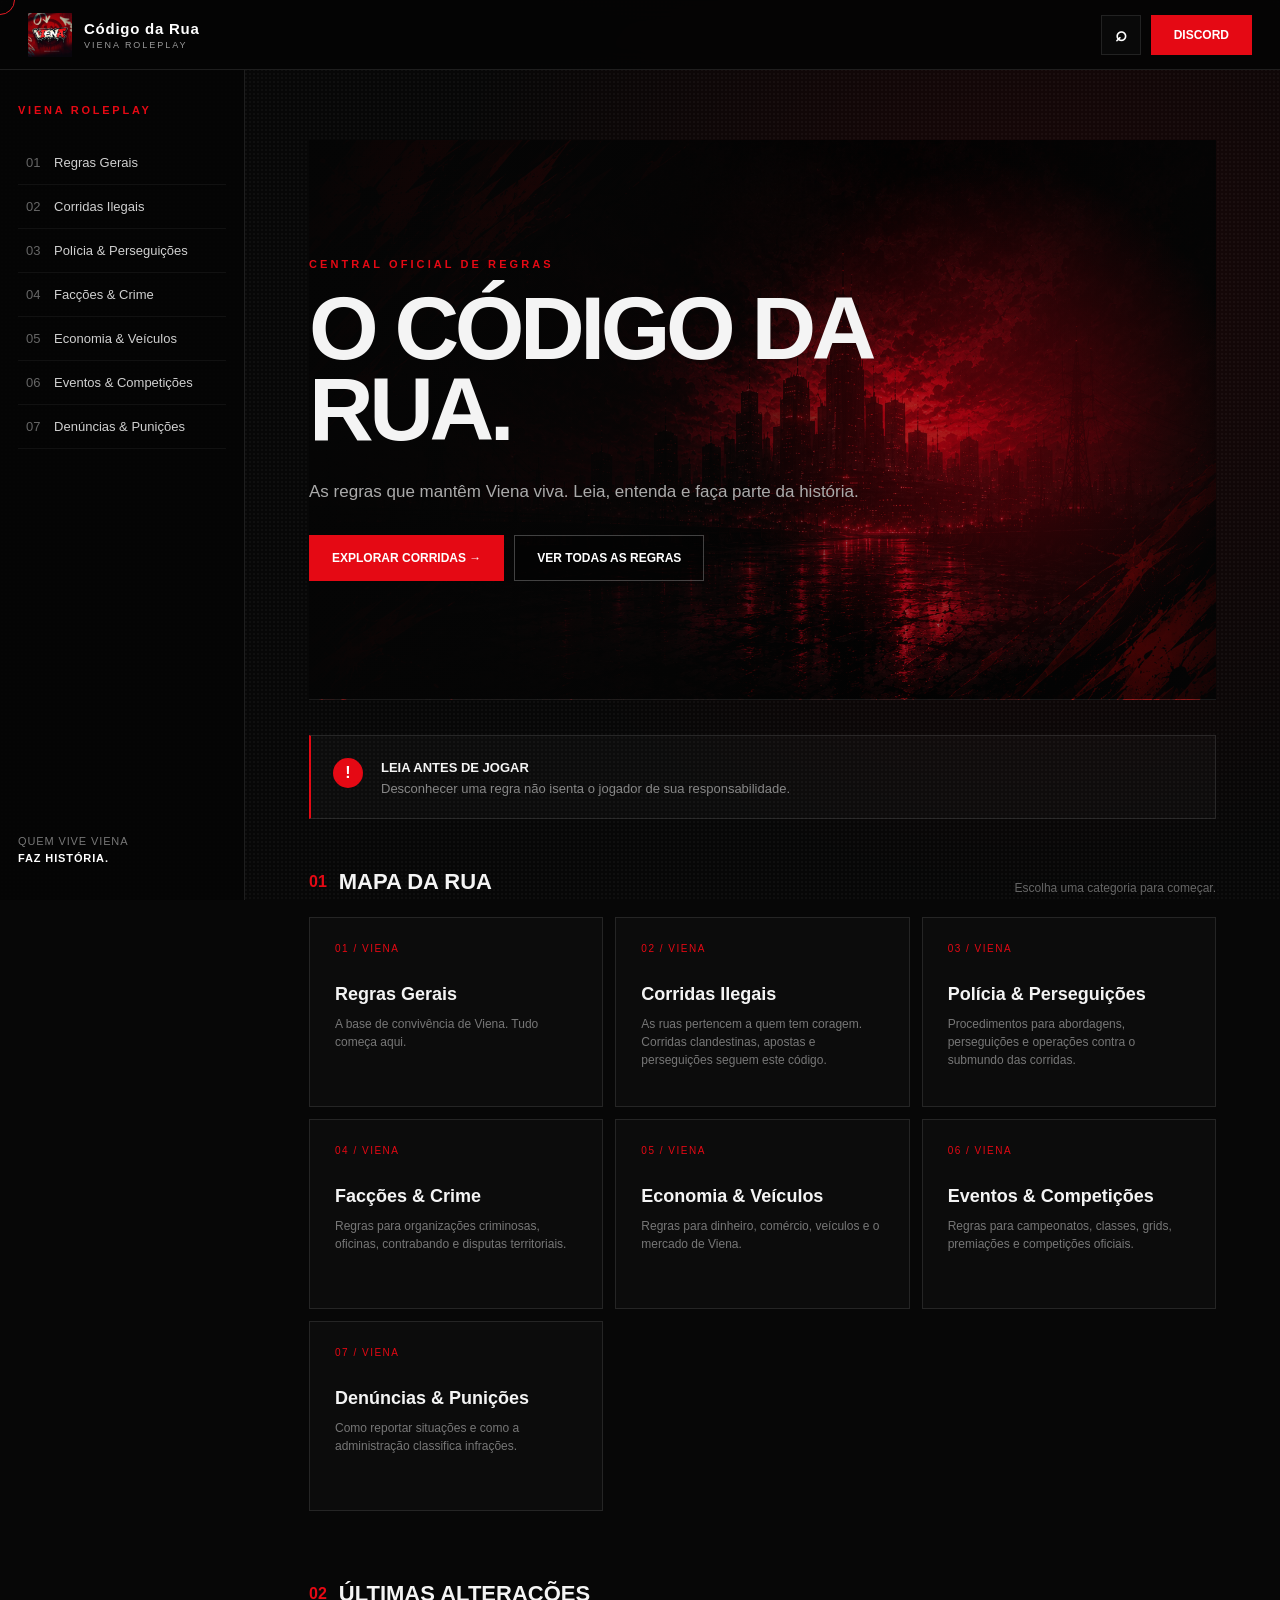
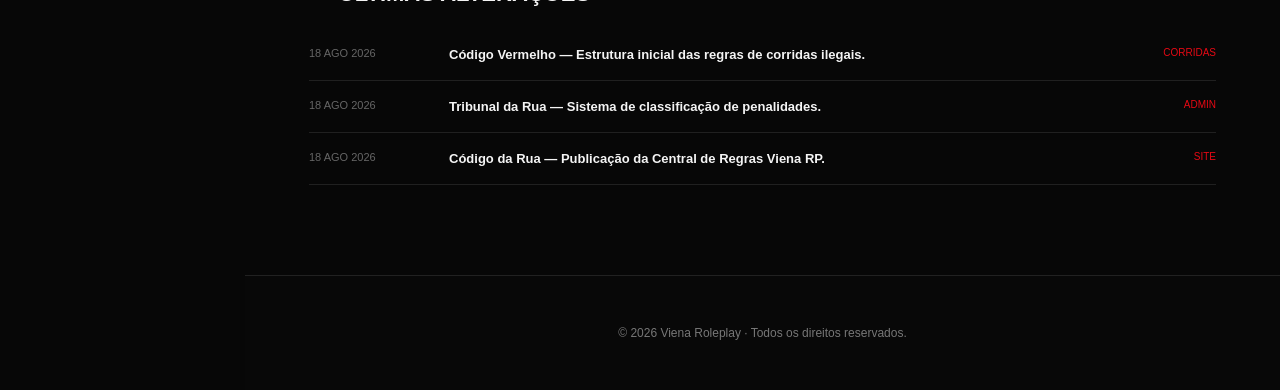
==== index.html @ db5fdc4e "Refactor HTML comments for better organization" ====
<!DOCTYPE html>
<html lang="pt-BR">
<head>
  <meta charset="UTF-8">

  <meta
    name="viewport"
    content="width=device-width, initial-scale=1.0"
  >

  <meta
    name="description"
    content="Central oficial de regras da Viena Roleplay"
  >

  <link
    id="favicon"
    rel="icon"
    href="logo-viena.png"
  >

  <title>Viena RP — Código da Rua</title>

  <link rel="stylesheet" href="style.css">
</head>

<body>

  <!-- CURSOR -->
  <div id="customCursor" class="custom-cursor"></div>

  <!-- TRAÇO DO CURSOR -->
  <div id="cursorTrail"></div>

  <!-- ================= HEADER ================= -->

  <header class="topbar">

    <a
      class="brand"
      href="#inicio"
      data-route="inicio"
    >

      <img
        id="headerLogo"
        src="logo-viena.png"
        alt="Viena Roleplay"
      >

      <div class="brand-text">

        <strong id="brandTitle">
          CÓDIGO DA RUA
        </strong>

        <small id="brandSite">
          VIENA ROLEPLAY
        </small>

      </div>

    </a>

    <div class="top-actions">

      <button
        id="searchOpen"
        class="icon-btn"
        type="button"
        aria-label="Pesquisar"
      >
        ⌕
      </button>

      <a
        id="discordBtn"
        href="#"
        class="discord-btn"
        target="_blank"
        rel="noopener noreferrer"
      >
        DISCORD
      </a>

    </div>

  </header>


  <!-- ================= SIDEBAR ================= -->

  <aside
    class="sidebar"
    id="sidebar"
  >

    <div class="side-label">
      VIENA ROLEPLAY
    </div>

    <nav id="nav"></nav>

    <div class="side-footer">

      QUEM VIVE VIENA<br>

      <strong>
        FAZ HISTÓRIA.
      </strong>

    </div>

  </aside>


  <!-- ================= CONTEÚDO ================= -->

  <main class="content">

    <!-- ================= INÍCIO ================= -->

    <section
      id="inicio"
      class="page active"
    >

      <!-- HERO -->

      <div
        class="hero"
        id="hero"
      >

        <!-- IMAGEM DE FUNDO -->
        <div
          class="hero-background"
          id="heroBackground"
        ></div>

        <!-- GRADIENTE -->
        <div class="hero-gradient"></div>

        <!-- CONTEÚDO -->

        <div class="hero-copy">

          <p
            class="eyebrow"
            id="heroEyebrow"
          ></p>

          <h1 id="heroTitle"></h1>

          <p
            class="hero-text"
            id="heroText"
          ></p>

          <div class="hero-actions">

            <button
              class="primary"
              data-route="corridas"
              type="button"
            >
              EXPLORAR CORRIDAS
              <span>→</span>
            </button>

            <button
              class="ghost"
              data-route="gerais"
              type="button"
            >
              VER TODAS AS REGRAS
            </button>

          </div>

        </div>

      </div>


      <!-- AVISO -->

      <div
        class="notice"
        id="notice"
      >

        <div class="notice-icon">
          !
        </div>

        <div>

          <strong id="noticeTitle"></strong>

          <p id="noticeText"></p>

        </div>

      </div>


      <!-- MAPA -->

      <div class="section-head">

        <div>

          <span>
            01
          </span>

          <h2>
            MAPA DA RUA
          </h2>

        </div>

        <p>
          Escolha uma categoria para começar.
        </p>

      </div>


      <div
        class="category-grid"
        id="homeCategories"
      ></div>


      <!-- ALTERAÇÕES -->

      <div
        class="updates"
        id="updatesWrap"
      >

        <div class="section-head">

          <div>

            <span>
              02
            </span>

            <h2>
              ÚLTIMAS ALTERAÇÕES
            </h2>

          </div>

        </div>

        <div id="updatesList"></div>

      </div>

    </section>


    <!-- ================= CATEGORIA ================= -->

    <section
      id="categoryPage"
      class="page"
    >

      <button
        class="back"
        data-route="inicio"
        type="button"
      >
        ← VOLTAR AO MAPA
      </button>


      <div
        class="category-title"
        id="categoryHero"
      >

        <div class="category-title-content">

          <p
            class="eyebrow"
            id="catCode"
          ></p>

          <h1 id="catTitle"></h1>

          <p id="catDesc"></p>

        </div>

      </div>


      <div class="rule-layout">

        <div
          class="rule-list"
          id="ruleList"
        ></div>

        <aside
          class="rule-toc"
          id="ruleToc"
        ></aside>

      </div>

    </section>


    <!-- ================= PESQUISA ================= -->

    <section
      id="searchPage"
      class="page"
    >

      <button
        class="back"
        data-route="inicio"
        type="button"
      >
        ← VOLTAR
      </button>


      <div class="category-title search-title">

        <p class="eyebrow">
          PESQUISA
        </p>

        <h1>
          ENCONTRE A REGRA.
        </h1>

        <input
          id="searchInput"
          class="big-search"
          placeholder="Digite: RDM, PIT, corrida, aposta..."
          autocomplete="off"
        >

      </div>


      <div
        id="searchResults"
        class="search-results"
      ></div>

    </section>

  </main>


  <!-- ================= RODAPÉ ================= -->

  <footer id="footerText"></footer>


  <!-- ================= PESQUISA OVERLAY ================= -->

  <div
    class="search-overlay"
    id="searchOverlay"
  >

    <div class="search-modal">

      <button
        id="searchClose"
        type="button"
      >
        ×
      </button>

      <p class="eyebrow">
        PESQUISA RÁPIDA
      </p>

      <h2>
        QUAL REGRA VOCÊ PROCURA?
      </h2>

      <input
        id="overlaySearch"
        placeholder="Ex.: VDM, metagaming, PIT..."
        autocomplete="off"
      >

      <div id="overlayResults"></div>

    </div>

  </div>


  <script src="app.js"></script>

</body>
</html>
---- style.css ----
:root {
  --accent: #ff1018;
  --accent2: #ff3038;
  --bg: #070707;
  --panel: #0d0d0d;
  --panel2: #111111;
  --text: #f4f4f4;
  --muted: #8c8c8c;
  --line: rgba(255,255,255,.10);

  --hero-image: none;
}


/* =========================
   RESET
========================= */

* {
  box-sizing: border-box;
  margin: 0;
  padding: 0;
}

html {
  scroll-behavior: smooth;
}

body {
  min-height: 100vh;

  background:
    radial-gradient(
      circle at 80% 15%,
      rgba(255, 0, 20, .08),
      transparent 30%
    ),
    #070707;

  color: var(--text);

  font-family:
    Arial,
    Helvetica,
    sans-serif;

  overflow-x: hidden;

  cursor: none;
}


/* =========================
   CURSOR
========================= */

.custom-cursor {
  position: fixed;

  width: 30px;
  height: 30px;

  border: 1px solid rgba(255, 30, 40, .9);

  border-radius: 50%;

  pointer-events: none;

  z-index: 999999;

  transform:
    translate3d(
      -50%,
      -50%,
      0
    );

  transition:
    width .15s ease,
    height .15s ease,
    border-color .15s ease,
    background .15s ease;

  mix-blend-mode: normal;
}

.cursor-dot {
  position: fixed;

  width: 5px;
  height: 5px;

  background: var(--accent);

  border-radius: 50%;

  pointer-events: none;

  z-index: 1000000;

  transform:
    translate3d(
      -50%,
      -50%,
      0
    );
}

.cursor-hover {
  width: 45px;
  height: 45px;

  background: rgba(255, 0, 20, .08);

  border-color: var(--accent);
}


/* =========================
   FUNDO
========================= */

body::before {
  content: "";

  position: fixed;

  inset: 0;

  pointer-events: none;

  z-index: -2;

  opacity: .18;

  background-image:
    radial-gradient(
      rgba(255,255,255,.20) 1px,
      transparent 1px
    );

  background-size: 4px 4px;
}


/* =========================
   HEADER
========================= */

.topbar {
  position: fixed;

  top: 0;
  left: 0;
  right: 0;

  height: 70px;

  display: flex;

  align-items: center;

  justify-content: space-between;

  padding: 0 28px;

  background:
    rgba(5,5,5,.92);

  border-bottom:
    1px solid var(--line);

  backdrop-filter:
    blur(12px);

  z-index: 500;
}

.brand {
  display: flex;

  align-items: center;

  gap: 12px;

  text-decoration: none;

  color: white;
}

.brand img {
  width: 44px;
  height: 44px;

  object-fit: contain;

  display: block;
}

.brand-text {
  display: flex;

  flex-direction: column;

  gap: 3px;
}

.brand-text strong {
  font-size: 15px;

  letter-spacing: .05em;
}

.brand-text small {
  font-size: 9px;

  letter-spacing: .22em;

  color: #999;
}

.top-actions {
  display: flex;

  gap: 10px;

  align-items: center;
}

.icon-btn,
.discord-btn {
  height: 40px;

  border: 1px solid var(--line);

  background: #090909;

  color: white;

  text-decoration: none;

  display: flex;

  align-items: center;

  justify-content: center;

  font-weight: bold;
}

.icon-btn {
  width: 40px;

  font-size: 20px;
}

.discord-btn {
  padding: 0 22px;

  background: var(--accent);

  border-color: var(--accent);

  font-size: 12px;
}

.icon-btn:hover {
  border-color: var(--accent);
}

.discord-btn:hover {
  background: #ff3038;
}


/* =========================
   SIDEBAR
========================= */

.sidebar {
  position: fixed;

  left: 0;
  top: 70px;
  bottom: 0;

  width: 245px;

  background:
    rgba(5,5,5,.88);

  border-right:
    1px solid var(--line);

  z-index: 400;

  padding: 34px 18px;

  display: flex;

  flex-direction: column;
}

.side-label {
  color: var(--accent);

  font-size: 11px;

  font-weight: bold;

  letter-spacing: .25em;

  margin-bottom: 25px;
}

.sidebar nav {
  display: flex;

  flex-direction: column;
}

.sidebar nav button {
  width: 100%;

  text-align: left;

  padding: 14px 8px;

  border: 0;

  border-bottom:
    1px solid rgba(255,255,255,.05);

  background: transparent;

  color: #d0d0d0;

  font-size: 13px;

  cursor: none;
}

.sidebar nav button span {
  color: #666;

  margin-right: 10px;
}

.sidebar nav button:hover,
.sidebar nav button.active {
  color: white;
}

.sidebar nav button.active span {
  color: var(--accent);
}

.side-footer {
  margin-top: auto;

  color: #777;

  font-size: 11px;

  line-height: 1.5;

  letter-spacing: .08em;
}

.side-footer strong {
  color: white;
}


/* =========================
   CONTENT
========================= */

.content {
  margin-left: 245px;

  padding-top: 70px;

  min-height: 100vh;
}

.page {
  display: none;

  min-height: calc(100vh - 70px);

  padding: 70px 5vw 90px;
}

.page.active {
  display: block;
}


/* =========================
   HERO
========================= */

.hero {
  position: relative;

  min-height: 560px;

  display: flex;

  align-items: center;

  overflow: hidden;

  border-bottom:
    1px solid var(--line);

  background-color: #080808;

  background-image:
    linear-gradient(
      90deg,
      rgba(5,5,5,.98) 0%,
      rgba(5,5,5,.88) 35%,
      rgba(5,5,5,.40) 65%,
      rgba(5,5,5,.82) 100%
    ),
    var(--hero-image);

  background-position: center;

  background-size: cover;

  background-repeat: no-repeat;
}

.hero::after {
  content: "";

  position: absolute;

  inset: 0;

  background:
    radial-gradient(
      circle at 75% 50%,
      rgba(255,0,20,.30),
      transparent 35%
    );

  pointer-events: none;
}

.hero-copy {
  position: relative;

  z-index: 3;

  max-width: 760px;
}

.eyebrow {
  color: var(--accent);

  font-size: 11px;

  font-weight: bold;

  letter-spacing: .28em;

  margin-bottom: 18px;
}

.hero h1 {
  font-size:
    clamp(
      55px,
      7vw,
      110px
    );

  line-height: .9;

  letter-spacing: -.05em;

  font-weight: 900;

  max-width: 900px;
}

.hero-text {
  margin-top: 28px;

  max-width: 700px;

  color: #aaa;

  font-size: 17px;

  line-height: 1.6;
}

.hero-actions {
  display: flex;

  gap: 10px;

  margin-top: 30px;
}

.primary,
.ghost {
  padding: 15px 22px;

  font-weight: bold;

  font-size: 12px;

  cursor: none;
}

.primary {
  background: var(--accent);

  color: white;

  border: 1px solid var(--accent);
}

.ghost {
  background: rgba(0,0,0,.35);

  border: 1px solid rgba(255,255,255,.25);

  color: white;
}

.primary:hover {
  background: #ff3038;
}

.ghost:hover {
  border-color: var(--accent);
}


/* =========================
   NOTICE
========================= */

.notice {
  margin: 35px 0;

  padding: 22px;

  display: flex;

  gap: 18px;

  border:
    1px solid var(--line);

  border-left:
    2px solid var(--accent);

  background:
    rgba(255,255,255,.025);
}

.notice-icon {
  width: 30px;
  height: 30px;

  flex-shrink: 0;

  border-radius: 50%;

  display: flex;

  align-items: center;
  justify-content: center;

  background: var(--accent);

  color: white;

  font-weight: bold;
}

.notice strong {
  font-size: 13px;
}

.notice p {
  color: #888;

  margin-top: 5px;

  font-size: 13px;
}


/* =========================
   SECTION
========================= */

.section-head {
  display: flex;

  align-items: end;

  justify-content: space-between;

  margin: 50px 0 22px;
}

.section-head > div {
  display: flex;

  align-items: center;

  gap: 12px;
}

.section-head span {
  color: var(--accent);

  font-weight: bold;
}

.section-head h2 {
  font-size: 22px;
}

.section-head p {
  color: #666;

  font-size: 12px;
}


/* =========================
   CATEGORIES
========================= */

.category-grid {
  display: grid;

  grid-template-columns:
    repeat(
      auto-fit,
      minmax(260px, 1fr)
    );

  gap: 12px;
}

.cat-card {
  position: relative;

  min-height: 190px;

  padding: 25px;

  border:
    1px solid var(--line);

  background:
    rgba(255,255,255,.025);

  cursor: none;

  overflow: hidden;
}

.cat-card:hover {
  border-color:
    rgba(255,20,30,.5);

  transform:
    translateY(-2px);
}

.cat-card .num {
  color: var(--accent);

  font-size: 10px;

  letter-spacing: .15em;

  margin-bottom: 30px;
}

.cat-card h3 {
  font-size: 18px;

  margin-bottom: 10px;
}

.cat-card p {
  color: #777;

  font-size: 12px;

  line-height: 1.5;
}

.card-image {
  position: absolute;

  inset: 0;

  width: 100%;
  height: 100%;

  object-fit: cover;

  opacity: .18;

  z-index: -1;
}


/* =========================
   UPDATES
========================= */

.updates {
  margin-top: 70px;
}

.update {
  display: grid;

  grid-template-columns:
    120px 1fr auto;

  gap: 20px;

  padding: 18px 0;

  border-bottom:
    1px solid var(--line);
}

.update time {
  color: #666;

  font-size: 11px;
}

.update strong {
  font-size: 13px;
}

.update span {
  color: var(--accent);

  font-size: 10px;
}


/* =========================
   CATEGORY PAGE
========================= */

.back {
  padding: 12px 16px;

  margin-bottom: 50px;

  background: transparent;

  color: white;

  border:
    1px solid var(--line);

  cursor: none;
}

.back:hover {
  border-color: var(--accent);
}

.category-title {
  position: relative;

  min-height: 360px;

  margin-bottom: 50px;

  padding: 50px 0;

  display: flex;

  align-items: center;

  overflow: hidden;

  background:
    linear-gradient(
      90deg,
      rgba(5,5,5,.95),
      rgba(5,5,5,.65),
      rgba(5,5,5,.92)
    );

  border-bottom:
    1px solid var(--line);
}

.category-title::before {
  content: "";

  position: absolute;

  inset: 0;

  background-image:
    var(--category-image);

  background-size: cover;

  background-position: center;

  opacity: .45;

  z-index: 0;
}

.category-title::after {
  content: "";

  position: absolute;

  inset: 0;

  background:
    linear-gradient(
      90deg,
      #070707 0%,
      rgba(7,7,7,.70) 50%,
      #070707 100%
    );

  z-index: 1;
}

.category-title-content {
  position: relative;

  z-index: 2;
}

.category-title h1 {
  font-size:
    clamp(
      50px,
      7vw,
      90px
    );

  line-height: .95;

  margin-bottom: 25px;
}

.category-title > div > p:last-child {
  color: #999;

  max-width: 850px;

  line-height: 1.6;
}


/* =========================
   RULES
========================= */

.rule-layout {
  display: grid;

  grid-template-columns:
    minmax(0, 1fr) 280px;

  gap: 35px;
}

.rule {
  padding: 25px 0;

  border-bottom:
    1px solid var(--line);
}

.rule-top {
  display: grid;

  grid-template-columns: 90px 1fr;

  gap: 20px;
}

.rule-num {
  color: var(--accent);

  font-weight: bold;

  font-size: 13px;
}

.rule h3 {
  font-size: 18px;

  margin-bottom: 12px;
}

.rule p {
  color: #999;

  font-size: 13px;

  line-height: 1.7;
}

.tag {
  display: inline-block;

  margin-top: 12px;

  padding: 4px 8px;

  border:
    1px solid rgba(255,0,20,.35);

  color: var(--accent);

  font-size: 9px;
}

.rule-image {
  display: block;

  max-width: 100%;

  max-height: 500px;

  margin-top: 20px;

  object-fit: contain;

  border:
    1px solid var(--line);
}

.rule-toc {
  position: sticky;

  top: 100px;

  align-self: start;

  padding: 25px;

  background:
    rgba(255,255,255,.025);

  border:
    1px solid var(--line);
}

.rule-toc strong {
  color: var(--accent);

  font-size: 10px;

  letter-spacing: .2em;
}

.rule-toc button {
  display: block;

  width: 100%;

  text-align: left;

  padding: 12px 0;

  border: 0;

  border-bottom:
    1px solid var(--line);

  background: transparent;

  color: #888;

  font-size: 11px;

  cursor: none;
}

.rule-toc button:hover {
  color: white;
}


/* =========================
   SEARCH
========================= */

.search-title {
  display: block;

  min-height: auto;

  padding: 50px 0;
}

.search-title h1 {
  margin-bottom: 30px;
}

.big-search {
  width: 100%;

  max-width: 800px;

  padding: 18px;

  background: #0c0c0c;

  border:
    1px solid var(--line);

  color: white;

  outline: none;

  font-size: 15px;

  cursor: none;
}

.big-search:focus {
  border-color: var(--accent);
}

.search-results {
  max-width: 900px;
}

.result {
  padding: 20px 0;

  border-bottom:
    1px solid var(--line);

  cursor: none;
}

.result small {
  color: var(--accent);

  font-size: 10px;
}

.result h3 {
  margin: 8px 0;
}

.result p {
  color: #888;

  font-size: 12px;
}


/* =========================
   OVERLAY
========================= */

.search-overlay {
  position: fixed;

  inset: 0;

  background:
    rgba(0,0,0,.85);

  backdrop-filter:
    blur(12px);

  display: none;

  align-items: center;
  justify-content: center;

  z-index: 900;
}

.search-overlay.open {
  display: flex;
}

.search-modal {
  position: relative;

  width: min(700px, 90vw);

  padding: 40px;

  background: #0c0c0c;

  border:
    1px solid var(--line);
}

.search-close {
  position: absolute;

  right: 20px;
  top: 15px;

  border: 0;

  background: transparent;

  color: white;

  font-size: 30px;

  cursor: none;
}

.search-modal h2 {
  margin-bottom: 25px;
}

.search-modal input {
  width: 100%;

  padding: 18px;

  background: #050505;

  border:
    1px solid var(--line);

  color: white;

  outline: none;
}

#overlayResults {
  margin-top: 20px;
}


/* =========================
   FOOTER
========================= */

footer {
  margin-left: 245px;

  padding: 50px;

  text-align: center;

  border-top:
    1px solid var(--line);

  color: #777;

  font-size: 12px;

  background:
    #080808;
}


/* =========================
   RESPONSIVO
========================= */

@media (max-width: 900px) {

  .sidebar {
    width: 220px;
  }

  .content {
    margin-left: 220px;
  }

  footer {
    margin-left: 220px;
  }

  .rule-layout {
    grid-template-columns: 1fr;
  }

  .rule-toc {
    position: static;
  }

}


@media (max-width: 700px) {

  body {
    cursor: auto;
  }

  .custom-cursor,
  .cursor-dot {
    display: none;
  }

  .topbar {
    padding: 0 15px;
  }

  .sidebar {
    transform: translateX(-100%);

    transition:
      transform .25s ease;

    width: 250px;
  }

  .sidebar.open {
    transform: translateX(0);
  }

  .content {
    margin-left: 0;
  }

  footer {
    margin-left: 0;
  }

  .page {
    padding: 45px 20px 70px;
  }

  .hero {
    min-height: 650px;
  }

  .hero h1 {
    font-size: 55px;
  }

  .hero-actions {
    flex-direction: column;

    align-items: flex-start;
  }

  .category-grid {
    grid-template-columns: 1fr;
  }

  .rule-top {
    grid-template-columns: 1fr;
  }

  .update {
    grid-template-columns: 1fr;
    gap: 5px;
  }

}
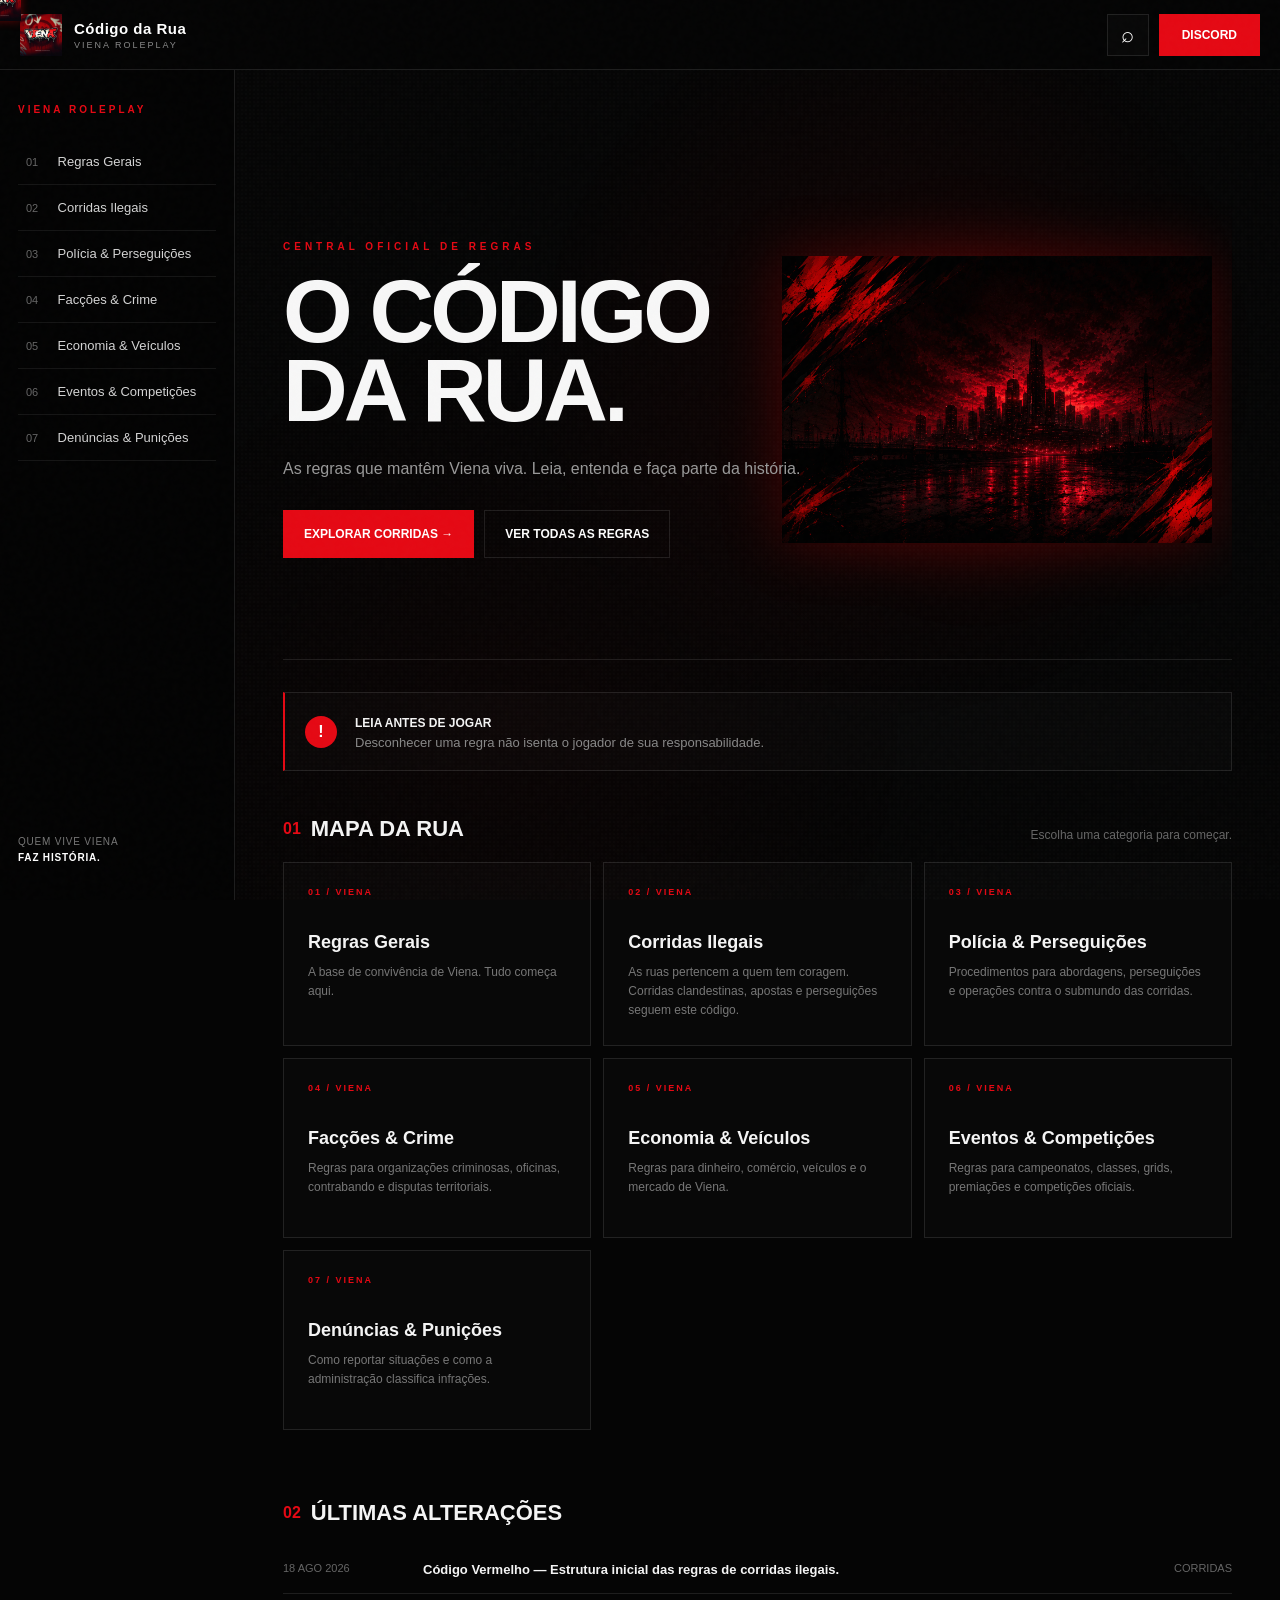
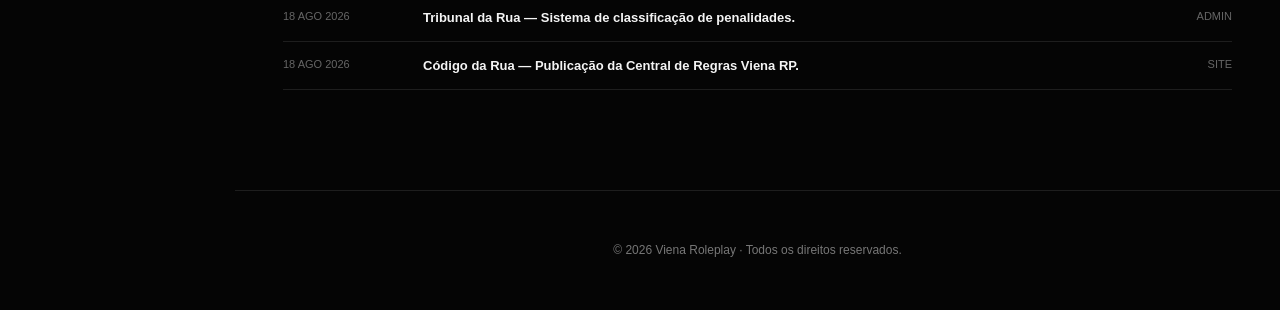
==== commit 24189b6f: "Refactor HTML structure and improve formatting" ====
--- a/index.html
+++ b/index.html
@@ -1,5 +1,6 @@
 <!DOCTYPE html>
 <html lang="pt-BR">
+
 <head>
   <meta charset="UTF-8">
 
@@ -21,20 +22,44 @@
 
   <title>Viena RP — Código da Rua</title>
 
-  <link rel="stylesheet" href="style.css">
+  <link
+    rel="stylesheet"
+    href="style.css"
+  >
 </head>
 
 <body>
 
+  <!-- RUÍDO DE FUNDO -->
+  <div class="noise"></div>
+
   <!-- CURSOR -->
-  <div id="customCursor" class="custom-cursor"></div>
-
-  <!-- TRAÇO DO CURSOR -->
-  <div id="cursorTrail"></div>
-
-  <!-- ================= HEADER ================= -->
+  <div
+    class="custom-cursor"
+    id="customCursor"
+  ></div>
+
+  <div
+    class="cursor-dot"
+    id="cursorDot"
+  ></div>
+
+
+  <!-- =====================================================
+       TOPO
+       ===================================================== -->
 
   <header class="topbar">
+
+    <button
+      class="mobile-menu"
+      id="mobileMenu"
+      type="button"
+      aria-label="Abrir menu"
+    >
+      ☰
+    </button>
+
 
     <a
       class="brand"
@@ -48,7 +73,7 @@
         alt="Viena Roleplay"
       >
 
-      <div class="brand-text">
+      <div>
 
         <strong id="brandTitle">
           CÓDIGO DA RUA
@@ -61,6 +86,7 @@
       </div>
 
     </a>
+
 
     <div class="top-actions">
 
@@ -88,7 +114,9 @@
   </header>
 
 
-  <!-- ================= SIDEBAR ================= -->
+  <!-- =====================================================
+       MENU LATERAL
+       ===================================================== -->
 
   <aside
     class="sidebar"
@@ -103,7 +131,9 @@
 
     <div class="side-footer">
 
-      QUEM VIVE VIENA<br>
+      QUEM VIVE VIENA
+
+      <br>
 
       <strong>
         FAZ HISTÓRIA.
@@ -114,34 +144,23 @@
   </aside>
 
 
-  <!-- ================= CONTEÚDO ================= -->
+  <!-- =====================================================
+       CONTEÚDO
+       ===================================================== -->
 
   <main class="content">
 
-    <!-- ================= INÍCIO ================= -->
+
+    <!-- ===================================================
+         INÍCIO
+         =================================================== -->
 
     <section
       id="inicio"
       class="page active"
     >
 
-      <!-- HERO -->
-
-      <div
-        class="hero"
-        id="hero"
-      >
-
-        <!-- IMAGEM DE FUNDO -->
-        <div
-          class="hero-background"
-          id="heroBackground"
-        ></div>
-
-        <!-- GRADIENTE -->
-        <div class="hero-gradient"></div>
-
-        <!-- CONTEÚDO -->
+      <div class="hero">
 
         <div class="hero-copy">
 
@@ -156,6 +175,7 @@
             class="hero-text"
             id="heroText"
           ></p>
+
 
           <div class="hero-actions">
 
@@ -168,6 +188,7 @@
               <span>→</span>
             </button>
 
+
             <button
               class="ghost"
               data-route="gerais"
@@ -180,6 +201,21 @@
 
         </div>
 
+
+        <!-- IMAGEM CONFIGURADA NO ADMIN -->
+
+        <div
+          class="hero-art"
+          id="heroArt"
+        >
+
+          <img
+            id="heroImage"
+            alt=""
+          >
+
+        </div>
+
       </div>
 
 
@@ -196,16 +232,20 @@
 
         <div>
 
-          <strong id="noticeTitle"></strong>
-
-          <p id="noticeText"></p>
-
-        </div>
-
-      </div>
-
-
-      <!-- MAPA -->
+          <strong
+            id="noticeTitle"
+          ></strong>
+
+          <p
+            id="noticeText"
+          ></p>
+
+        </div>
+
+      </div>
+
+
+      <!-- CATEGORIAS -->
 
       <div class="section-head">
 
@@ -234,7 +274,7 @@
       ></div>
 
 
-      <!-- ALTERAÇÕES -->
+      <!-- ATUALIZAÇÕES -->
 
       <div
         class="updates"
@@ -264,7 +304,9 @@
     </section>
 
 
-    <!-- ================= CATEGORIA ================= -->
+    <!-- ===================================================
+         CATEGORIA
+         =================================================== -->
 
     <section
       id="categoryPage"
@@ -292,9 +334,13 @@
             id="catCode"
           ></p>
 
-          <h1 id="catTitle"></h1>
-
-          <p id="catDesc"></p>
+          <h1
+            id="catTitle"
+          ></h1>
+
+          <p
+            id="catDesc"
+          ></p>
 
         </div>
 
@@ -308,6 +354,7 @@
           id="ruleList"
         ></div>
 
+
         <aside
           class="rule-toc"
           id="ruleToc"
@@ -318,7 +365,9 @@
     </section>
 
 
-    <!-- ================= PESQUISA ================= -->
+    <!-- ===================================================
+         PESQUISA
+         =================================================== -->
 
     <section
       id="searchPage"
@@ -334,7 +383,9 @@
       </button>
 
 
-      <div class="category-title search-title">
+      <div
+        class="category-title search-title"
+      >
 
         <p class="eyebrow">
           PESQUISA
@@ -343,6 +394,7 @@
         <h1>
           ENCONTRE A REGRA.
         </h1>
+
 
         <input
           id="searchInput"
@@ -364,12 +416,16 @@
   </main>
 
 
-  <!-- ================= RODAPÉ ================= -->
+  <!-- =====================================================
+       FOOTER
+       ===================================================== -->
 
   <footer id="footerText"></footer>
 
 
-  <!-- ================= PESQUISA OVERLAY ================= -->
+  <!-- =====================================================
+       PESQUISA OVERLAY
+       ===================================================== -->
 
   <div
     class="search-overlay"
@@ -392,6 +448,7 @@
       <h2>
         QUAL REGRA VOCÊ PROCURA?
       </h2>
+
 
       <input
         id="overlaySearch"
@@ -399,14 +456,20 @@
         autocomplete="off"
       >
 
-      <div id="overlayResults"></div>
+
+      <div
+        id="overlayResults"
+      ></div>
 
     </div>
 
   </div>
 
 
+  <!-- JAVASCRIPT -->
+
   <script src="app.js"></script>
 
 </body>
+
 </html>
--- a/style.css
+++ b/style.css
@@ -1,20 +1,29 @@
+/* =========================================================
+   VIENA ROLEPLAY — CÓDIGO DA RUA
+   STYLE COMPLETO
+   ========================================================= */
+
 :root {
-  --accent: #ff1018;
-  --accent2: #ff3038;
-  --bg: #070707;
-  --panel: #0d0d0d;
-  --panel2: #111111;
+  --accent: #ff0b12;
+  --accent2: #ff3b3b;
+
+  --bg: #050505;
+  --panel: #090909;
+  --panel2: #0d0d0d;
+
   --text: #f4f4f4;
-  --muted: #8c8c8c;
+  --muted: #8d8d8d;
   --line: rgba(255,255,255,.10);
 
-  --hero-image: none;
-}
-
-
-/* =========================
+  --sidebar-width: 235px;
+  --topbar-height: 70px;
+
+  --cursor-image: url("logo-viena.png");
+}
+
+/* =========================================================
    RESET
-========================= */
+   ========================================================= */
 
 * {
   box-sizing: border-box;
@@ -28,15 +37,7 @@
 
 body {
   min-height: 100vh;
-
-  background:
-    radial-gradient(
-      circle at 80% 15%,
-      rgba(255, 0, 20, .08),
-      transparent 30%
-    ),
-    #070707;
-
+  background: var(--bg);
   color: var(--text);
 
   font-family:
@@ -49,103 +50,182 @@
   cursor: none;
 }
 
-
-/* =========================
+button,
+a,
+input,
+textarea,
+select {
+  font: inherit;
+  cursor: none;
+}
+
+/* =========================================================
+   FUNDO
+   ========================================================= */
+
+body::before {
+  content: "";
+  position: fixed;
+  inset: 0;
+
+  pointer-events: none;
+
+  background-image:
+    radial-gradient(
+      rgba(255,255,255,.045) 1px,
+      transparent 1px
+    );
+
+  background-size: 4px 4px;
+
+  opacity: .35;
+
+  z-index: -3;
+}
+
+body::after {
+  content: "";
+
+  position: fixed;
+  inset: 0;
+
+  pointer-events: none;
+
+  background:
+    radial-gradient(
+      circle at 70% 40%,
+      rgba(255,0,0,.055),
+      transparent 35%
+    ),
+    radial-gradient(
+      circle at 40% 80%,
+      rgba(255,0,0,.025),
+      transparent 40%
+    );
+
+  z-index: -2;
+}
+
+/* =========================================================
+   NOISE
+   ========================================================= */
+
+.noise {
+  position: fixed;
+  inset: 0;
+
+  pointer-events: none;
+
+  opacity: .035;
+
+  background-image:
+    url("data:image/svg+xml,%3Csvg viewBox='0 0 180 180' xmlns='http://www.w3.org/2000/svg'%3E%3Cfilter id='n'%3E%3CfeTurbulence type='fractalNoise' baseFrequency='.8' numOctaves='4' stitchTiles='stitch'/%3E%3C/filter%3E%3Crect width='100%25' height='100%25' filter='url(%23n)' opacity='.5'/%3E%3C/svg%3E");
+
+  z-index: 9990;
+}
+
+/* =========================================================
    CURSOR
-========================= */
+   ========================================================= */
+
+/*
+   IMPORTANTE:
+   O cursor agora é a imagem inteira.
+   O ponto antigo fica escondido.
+*/
+
+body,
+body * {
+  cursor: none !important;
+}
 
 .custom-cursor {
   position: fixed;
 
-  width: 30px;
-  height: 30px;
-
-  border: 1px solid rgba(255, 30, 40, .9);
+  width: 42px;
+  height: 42px;
+
+  left: 0;
+  top: 0;
+
+  background-image: var(--cursor-image);
+  background-repeat: no-repeat;
+  background-position: center;
+  background-size: contain;
+
+  pointer-events: none;
+
+  z-index: 100000;
+
+  transform:
+    translate(-50%, -50%);
+
+  filter:
+    drop-shadow(0 0 5px rgba(255,0,0,.35));
+
+  opacity: 1;
+
+  transition:
+    width .12s ease,
+    height .12s ease,
+    opacity .15s ease;
+}
+
+/*
+   ESCONDE O PONTO ANTIGO.
+*/
+
+.cursor-dot {
+  display: none !important;
+}
+
+/*
+   RASTRO
+*/
+
+.cursor-trail {
+  position: fixed;
+
+  width: 10px;
+  height: 10px;
 
   border-radius: 50%;
 
+  background: var(--accent);
+
   pointer-events: none;
 
-  z-index: 999999;
+  z-index: 99999;
 
   transform:
-    translate3d(
-      -50%,
-      -50%,
-      0
-    );
-
-  transition:
-    width .15s ease,
-    height .15s ease,
-    border-color .15s ease,
-    background .15s ease;
-
-  mix-blend-mode: normal;
-}
-
-.cursor-dot {
-  position: fixed;
-
-  width: 5px;
-  height: 5px;
-
-  background: var(--accent);
-
-  border-radius: 50%;
-
-  pointer-events: none;
-
-  z-index: 1000000;
-
-  transform:
-    translate3d(
-      -50%,
-      -50%,
-      0
-    );
-}
-
-.cursor-hover {
-  width: 45px;
-  height: 45px;
-
-  background: rgba(255, 0, 20, .08);
-
-  border-color: var(--accent);
-}
-
-
-/* =========================
-   FUNDO
-========================= */
-
-body::before {
-  content: "";
-
-  position: fixed;
-
-  inset: 0;
-
-  pointer-events: none;
-
-  z-index: -2;
-
-  opacity: .18;
-
-  background-image:
-    radial-gradient(
-      rgba(255,255,255,.20) 1px,
-      transparent 1px
-    );
-
-  background-size: 4px 4px;
-}
-
-
-/* =========================
-   HEADER
-========================= */
+    translate(-50%, -50%);
+
+  box-shadow:
+    0 0 8px rgba(255,0,0,.8),
+    0 0 18px rgba(255,0,0,.35);
+
+  animation: trailFade .55s linear forwards;
+}
+
+@keyframes trailFade {
+  from {
+    opacity: .8;
+    transform:
+      translate(-50%, -50%)
+      scale(1);
+  }
+
+  to {
+    opacity: 0;
+    transform:
+      translate(-50%, -50%)
+      scale(.15);
+  }
+}
+
+/* =========================================================
+   TOPBAR
+   ========================================================= */
 
 .topbar {
   position: fixed;
@@ -154,27 +234,31 @@
   left: 0;
   right: 0;
 
-  height: 70px;
+  height: var(--topbar-height);
 
   display: flex;
-
   align-items: center;
 
   justify-content: space-between;
 
-  padding: 0 28px;
+  padding:
+    0 20px;
 
   background:
-    rgba(5,5,5,.92);
+    rgba(5,5,5,.94);
 
   border-bottom:
     1px solid var(--line);
 
   backdrop-filter:
-    blur(12px);
-
-  z-index: 500;
-}
+    blur(10px);
+
+  z-index: 9000;
+}
+
+/* =========================================================
+   MARCA
+   ========================================================= */
 
 .brand {
   display: flex;
@@ -183,21 +267,21 @@
 
   gap: 12px;
 
+  color: white;
+
   text-decoration: none;
-
-  color: white;
 }
 
 .brand img {
-  width: 44px;
-  height: 44px;
+  width: 42px;
+  height: 42px;
 
   object-fit: contain;
 
   display: block;
 }
 
-.brand-text {
+.brand div {
   display: flex;
 
   flex-direction: column;
@@ -205,96 +289,118 @@
   gap: 3px;
 }
 
-.brand-text strong {
+.brand strong {
   font-size: 15px;
 
-  letter-spacing: .05em;
-}
-
-.brand-text small {
+  letter-spacing: .5px;
+}
+
+.brand small {
+  color: #888;
+
   font-size: 9px;
 
-  letter-spacing: .22em;
-
-  color: #999;
-}
+  letter-spacing: 2px;
+}
+
+/* =========================================================
+   AÇÕES DO TOPO
+   ========================================================= */
 
 .top-actions {
   display: flex;
 
+  align-items: center;
+
   gap: 10px;
-
-  align-items: center;
 }
 
 .icon-btn,
 .discord-btn {
-  height: 40px;
+  height: 42px;
+
+  border:
+    1px solid var(--line);
+
+  background: #080808;
+
+  color: white;
+
+  text-decoration: none;
+
+  display: flex;
+
+  align-items: center;
+
+  justify-content: center;
+}
+
+.icon-btn {
+  width: 42px;
+
+  font-size: 22px;
+}
+
+.discord-btn {
+  padding:
+    0 22px;
+
+  background: var(--accent);
+
+  border-color: var(--accent);
+
+  font-size: 12px;
+
+  font-weight: 800;
+}
+
+.icon-btn:hover,
+.discord-btn:hover {
+  filter: brightness(1.15);
+}
+
+/* =========================================================
+   MENU MOBILE
+   ========================================================= */
+
+.mobile-menu {
+  display: none;
+
+  width: 38px;
+  height: 38px;
 
   border: 1px solid var(--line);
 
-  background: #090909;
+  background: #080808;
 
   color: white;
 
-  text-decoration: none;
-
-  display: flex;
-
-  align-items: center;
-
-  justify-content: center;
-
-  font-weight: bold;
-}
-
-.icon-btn {
-  width: 40px;
-
-  font-size: 20px;
-}
-
-.discord-btn {
-  padding: 0 22px;
-
-  background: var(--accent);
-
-  border-color: var(--accent);
-
-  font-size: 12px;
-}
-
-.icon-btn:hover {
-  border-color: var(--accent);
-}
-
-.discord-btn:hover {
-  background: #ff3038;
-}
-
-
-/* =========================
+  font-size: 18px;
+}
+
+/* =========================================================
    SIDEBAR
-========================= */
+   ========================================================= */
 
 .sidebar {
   position: fixed;
 
   left: 0;
-  top: 70px;
+  top: var(--topbar-height);
   bottom: 0;
 
-  width: 245px;
+  width: var(--sidebar-width);
 
   background:
-    rgba(5,5,5,.88);
+    rgba(4,4,4,.96);
 
   border-right:
     1px solid var(--line);
 
-  z-index: 400;
-
-  padding: 34px 18px;
+  padding:
+    34px 18px;
+
+  z-index: 8000;
 
   display: flex;
 
@@ -304,13 +410,13 @@
 .side-label {
   color: var(--accent);
 
-  font-size: 11px;
-
-  font-weight: bold;
-
-  letter-spacing: .25em;
-
-  margin-bottom: 25px;
+  font-size: 10px;
+
+  font-weight: 900;
+
+  letter-spacing: 3px;
+
+  margin-bottom: 24px;
 }
 
 .sidebar nav {
@@ -322,31 +428,42 @@
 .sidebar nav button {
   width: 100%;
 
+  border: 0;
+
+  border-bottom:
+    1px solid rgba(255,255,255,.07);
+
+  background: transparent;
+
+  color: #d4d4d4;
+
   text-align: left;
 
-  padding: 14px 8px;
-
-  border: 0;
-
-  border-bottom:
-    1px solid rgba(255,255,255,.05);
-
-  background: transparent;
-
-  color: #d0d0d0;
+  padding:
+    15px 8px;
 
   font-size: 13px;
 
-  cursor: none;
+  transition:
+    .2s ease;
 }
 
 .sidebar nav button span {
+  display: inline-block;
+
+  width: 28px;
+
   color: #666;
 
-  margin-right: 10px;
-}
-
-.sidebar nav button:hover,
+  font-size: 11px;
+}
+
+.sidebar nav button:hover {
+  color: white;
+
+  padding-left: 12px;
+}
+
 .sidebar nav button.active {
   color: white;
 }
@@ -360,26 +477,26 @@
 
   color: #777;
 
-  font-size: 11px;
-
-  line-height: 1.5;
-
-  letter-spacing: .08em;
+  font-size: 10px;
+
+  line-height: 1.6;
+
+  letter-spacing: .8px;
 }
 
 .side-footer strong {
   color: white;
 }
 
-
-/* =========================
-   CONTENT
-========================= */
+/* =========================================================
+   CONTEÚDO
+   ========================================================= */
 
 .content {
-  margin-left: 245px;
-
-  padding-top: 70px;
+  margin-left: var(--sidebar-width);
+
+  padding-top:
+    var(--topbar-height);
 
   min-height: 100vh;
 }
@@ -387,24 +504,30 @@
 .page {
   display: none;
 
-  min-height: calc(100vh - 70px);
-
-  padding: 70px 5vw 90px;
+  min-height: calc(
+    100vh - var(--topbar-height)
+  );
+
+  padding:
+    70px 48px 100px;
 }
 
 .page.active {
   display: block;
 }
 
-
-/* =========================
+/* =========================================================
    HERO
-========================= */
+   ========================================================= */
 
 .hero {
   position: relative;
 
-  min-height: 560px;
+  min-height: 520px;
+
+  max-width: 1180px;
+
+  margin: 0 auto;
 
   display: flex;
 
@@ -415,145 +538,214 @@
   border-bottom:
     1px solid var(--line);
 
-  background-color: #080808;
-
-  background-image:
-    linear-gradient(
-      90deg,
-      rgba(5,5,5,.98) 0%,
-      rgba(5,5,5,.88) 35%,
-      rgba(5,5,5,.40) 65%,
-      rgba(5,5,5,.82) 100%
-    ),
-    var(--hero-image);
-
-  background-position: center;
-
-  background-size: cover;
-
-  background-repeat: no-repeat;
-}
+  padding:
+    70px 0;
+}
+
+/*
+   Luz vermelha atrás da imagem.
+*/
 
 .hero::after {
   content: "";
 
   position: absolute;
 
-  inset: 0;
+  width: 430px;
+  height: 430px;
+
+  right: 40px;
+  top: 50%;
+
+  transform:
+    translateY(-50%);
 
   background:
     radial-gradient(
-      circle at 75% 50%,
-      rgba(255,0,20,.30),
-      transparent 35%
+      circle,
+      rgba(255,0,0,.40) 0%,
+      rgba(255,0,0,.16) 25%,
+      rgba(255,0,0,.04) 48%,
+      transparent 72%
     );
 
+  filter:
+    blur(18px);
+
   pointer-events: none;
+
+  z-index: 0;
 }
 
 .hero-copy {
   position: relative;
 
-  z-index: 3;
-
-  max-width: 760px;
+  z-index: 2;
+
+  width: 58%;
+
+  padding-right: 30px;
 }
 
 .eyebrow {
   color: var(--accent);
 
-  font-size: 11px;
-
-  font-weight: bold;
-
-  letter-spacing: .28em;
-
-  margin-bottom: 18px;
+  font-size: 10px;
+
+  font-weight: 900;
+
+  letter-spacing: 4px;
+
+  margin-bottom: 20px;
 }
 
 .hero h1 {
   font-size:
-    clamp(
-      55px,
-      7vw,
-      110px
+    clamp(54px, 7vw, 96px);
+
+  line-height: .88;
+
+  letter-spacing: -4px;
+
+  font-weight: 900;
+
+  max-width: 750px;
+
+  color: #f7f7f7;
+
+  margin-bottom: 25px;
+}
+
+.hero-text {
+  max-width: 650px;
+
+  color: #999;
+
+  font-size: 16px;
+
+  line-height: 1.7;
+
+  margin-bottom: 28px;
+}
+
+/* =========================================================
+   HERO IMAGE
+   ========================================================= */
+
+.hero-art {
+  position: absolute;
+
+  right: 20px;
+  top: 50%;
+
+  transform:
+    translateY(-50%);
+
+  width: 430px;
+  height: 330px;
+
+  display: flex;
+
+  align-items: center;
+  justify-content: center;
+
+  z-index: 1;
+}
+
+/*
+   ESSENCIAL:
+   A imagem do Admin aparece aqui.
+*/
+
+.hero-art img {
+  display: block;
+
+  width: 100%;
+  height: 100%;
+
+  object-fit: contain;
+
+  object-position: center;
+
+  position: relative;
+
+  z-index: 2;
+
+  filter:
+    drop-shadow(
+      0 0 30px
+      rgba(255,0,0,.22)
     );
-
-  line-height: .9;
-
-  letter-spacing: -.05em;
-
-  font-weight: 900;
-
-  max-width: 900px;
-}
-
-.hero-text {
-  margin-top: 28px;
-
-  max-width: 700px;
-
-  color: #aaa;
-
-  font-size: 17px;
-
-  line-height: 1.6;
-}
+}
+
+/* =========================================================
+   BOTÕES
+   ========================================================= */
 
 .hero-actions {
   display: flex;
 
   gap: 10px;
 
-  margin-top: 30px;
+  flex-wrap: wrap;
 }
 
 .primary,
 .ghost {
-  padding: 15px 22px;
-
-  font-weight: bold;
+  min-height: 48px;
+
+  padding:
+    0 20px;
+
+  border: 1px solid var(--line);
 
   font-size: 12px;
 
-  cursor: none;
+  font-weight: 900;
+
+  transition:
+    .2s ease;
 }
 
 .primary {
   background: var(--accent);
 
+  border-color: var(--accent);
+
   color: white;
-
-  border: 1px solid var(--accent);
 }
 
 .ghost {
-  background: rgba(0,0,0,.35);
-
-  border: 1px solid rgba(255,255,255,.25);
+  background: transparent;
 
   color: white;
 }
 
-.primary:hover {
-  background: #ff3038;
-}
-
+.primary:hover,
 .ghost:hover {
-  border-color: var(--accent);
-}
-
-
-/* =========================
-   NOTICE
-========================= */
+  transform:
+    translateY(-2px);
+
+  filter:
+    brightness(1.15);
+}
+
+/* =========================================================
+   AVISO
+   ========================================================= */
 
 .notice {
-  margin: 35px 0;
-
-  padding: 22px;
+  max-width: 1180px;
+
+  margin:
+    32px auto;
+
+  padding:
+    20px;
 
   display: flex;
+
+  align-items: center;
 
   gap: 18px;
 
@@ -564,54 +756,58 @@
     2px solid var(--accent);
 
   background:
-    rgba(255,255,255,.025);
+    rgba(255,255,255,.015);
 }
 
 .notice-icon {
-  width: 30px;
-  height: 30px;
-
-  flex-shrink: 0;
-
-  border-radius: 50%;
+  width: 32px;
+  height: 32px;
+
+  min-width: 32px;
 
   display: flex;
 
   align-items: center;
   justify-content: center;
 
+  border-radius: 50%;
+
   background: var(--accent);
 
   color: white;
 
-  font-weight: bold;
+  font-weight: 900;
 }
 
 .notice strong {
-  font-size: 13px;
+  font-size: 12px;
 }
 
 .notice p {
   color: #888;
 
-  margin-top: 5px;
-
   font-size: 13px;
-}
-
-
-/* =========================
-   SECTION
-========================= */
+
+  margin-top: 4px;
+}
+
+/* =========================================================
+   TÍTULOS DE SEÇÃO
+   ========================================================= */
 
 .section-head {
+  max-width: 1180px;
+
+  margin:
+    45px auto 20px;
+
   display: flex;
 
-  align-items: end;
+  align-items: flex-end;
 
   justify-content: space-between;
 
-  margin: 50px 0 22px;
+  gap: 20px;
 }
 
 .section-head > div {
@@ -619,13 +815,13 @@
 
   align-items: center;
 
-  gap: 12px;
+  gap: 10px;
 }
 
 .section-head span {
   color: var(--accent);
 
-  font-weight: bold;
+  font-weight: 900;
 }
 
 .section-head h2 {
@@ -638,19 +834,19 @@
   font-size: 12px;
 }
 
-
-/* =========================
-   CATEGORIES
-========================= */
+/* =========================================================
+   CARDS
+   ========================================================= */
 
 .category-grid {
+  max-width: 1180px;
+
+  margin: 0 auto;
+
   display: grid;
 
   grid-template-columns:
-    repeat(
-      auto-fit,
-      minmax(260px, 1fr)
-    );
+    repeat(3, 1fr);
 
   gap: 12px;
 }
@@ -658,37 +854,38 @@
 .cat-card {
   position: relative;
 
-  min-height: 190px;
-
-  padding: 25px;
+  min-height: 180px;
+
+  padding: 24px;
 
   border:
     1px solid var(--line);
 
   background:
-    rgba(255,255,255,.025);
-
-  cursor: none;
-
-  overflow: hidden;
+    rgba(255,255,255,.015);
+
+  transition:
+    .25s ease;
 }
 
 .cat-card:hover {
   border-color:
-    rgba(255,20,30,.5);
+    rgba(255,0,0,.45);
 
   transform:
-    translateY(-2px);
+    translateY(-3px);
 }
 
 .cat-card .num {
   color: var(--accent);
 
-  font-size: 10px;
-
-  letter-spacing: .15em;
-
-  margin-bottom: 30px;
+  font-size: 9px;
+
+  font-weight: 900;
+
+  letter-spacing: 2px;
+
+  margin-bottom: 35px;
 }
 
 .cat-card h3 {
@@ -702,31 +899,29 @@
 
   font-size: 12px;
 
-  line-height: 1.5;
+  line-height: 1.6;
 }
 
 .card-image {
-  position: absolute;
-
-  inset: 0;
-
   width: 100%;
-  height: 100%;
+
+  max-height: 150px;
 
   object-fit: cover;
 
-  opacity: .18;
-
-  z-index: -1;
-}
-
-
-/* =========================
+  margin:
+    -10px 0 15px;
+}
+
+/* =========================================================
    UPDATES
-========================= */
+   ========================================================= */
 
 .updates {
-  margin-top: 70px;
+  max-width: 1180px;
+
+  margin:
+    70px auto 0;
 }
 
 .update {
@@ -737,13 +932,15 @@
 
   gap: 20px;
 
-  padding: 18px 0;
+  padding:
+    16px 0;
 
   border-bottom:
     1px solid var(--line);
 }
 
-.update time {
+.update time,
+.update span {
   color: #666;
 
   font-size: 11px;
@@ -753,80 +950,63 @@
   font-size: 13px;
 }
 
-.update span {
-  color: var(--accent);
-
-  font-size: 10px;
-}
-
-
-/* =========================
-   CATEGORY PAGE
-========================= */
+/* =========================================================
+   CATEGORIA
+   ========================================================= */
 
 .back {
-  padding: 12px 16px;
+  border:
+    1px solid var(--line);
+
+  background: transparent;
+
+  color: white;
+
+  padding:
+    10px 15px;
+
+  font-size: 11px;
 
   margin-bottom: 50px;
-
-  background: transparent;
-
-  color: white;
-
-  border:
-    1px solid var(--line);
-
-  cursor: none;
-}
-
-.back:hover {
-  border-color: var(--accent);
 }
 
 .category-title {
+  max-width: 1180px;
+
+  margin: 0 auto 55px;
+
   position: relative;
-
-  min-height: 360px;
-
-  margin-bottom: 50px;
-
-  padding: 50px 0;
-
-  display: flex;
-
-  align-items: center;
-
-  overflow: hidden;
-
-  background:
-    linear-gradient(
-      90deg,
-      rgba(5,5,5,.95),
-      rgba(5,5,5,.65),
-      rgba(5,5,5,.92)
-    );
-
-  border-bottom:
-    1px solid var(--line);
-}
-
-.category-title::before {
-  content: "";
-
-  position: absolute;
-
-  inset: 0;
-
-  background-image:
-    var(--category-image);
-
-  background-size: cover;
-
-  background-position: center;
-
-  opacity: .45;
-
-  z-index: 0;
+}
+
+.category-title h1 {
+  font-size:
+    clamp(48px, 7vw, 86px);
+
+  line-height: .9;
+
+  letter-spacing: -4px;
+
+  margin-bottom: 25px;
+}
+
+.category-title > p:last-child {
+  color: #999;
+
+  font-size: 15px;
+
+  max-width: 900px;
+
+  line-height: 1.7;
+}
+
+/* =========================================================
+   IMAGEM DA CATEGORIA
+   ========================================================= */
+
+.category-title-content {
+  position: relative;
+
+  z-index: 3;
 }
 
 .category-title::after {
@@ -834,71 +1014,52 @@
 
   position: absolute;
 
-  inset: 0;
+  right: 0;
+  top: 0;
+
+  width: 380px;
+  height: 300px;
 
   background:
-    linear-gradient(
-      90deg,
-      #070707 0%,
-      rgba(7,7,7,.70) 50%,
-      #070707 100%
+    radial-gradient(
+      circle,
+      rgba(255,0,0,.20),
+      transparent 70%
     );
 
-  z-index: 1;
-}
-
-.category-title-content {
-  position: relative;
-
-  z-index: 2;
-}
-
-.category-title h1 {
-  font-size:
-    clamp(
-      50px,
-      7vw,
-      90px
-    );
-
-  line-height: .95;
-
-  margin-bottom: 25px;
-}
-
-.category-title > div > p:last-child {
-  color: #999;
-
-  max-width: 850px;
-
-  line-height: 1.6;
-}
-
-
-/* =========================
-   RULES
-========================= */
+  pointer-events: none;
+}
+
+/* =========================================================
+   REGRAS
+   ========================================================= */
 
 .rule-layout {
+  max-width: 1180px;
+
+  margin: 0 auto;
+
   display: grid;
 
   grid-template-columns:
-    minmax(0, 1fr) 280px;
-
-  gap: 35px;
+    1fr 300px;
+
+  gap: 30px;
 }
 
 .rule {
-  padding: 25px 0;
-
-  border-bottom:
+  padding:
+    30px 0;
+
+  border-top:
     1px solid var(--line);
 }
 
 .rule-top {
   display: grid;
 
-  grid-template-columns: 90px 1fr;
+  grid-template-columns:
+    80px 1fr;
 
   gap: 20px;
 }
@@ -906,21 +1067,21 @@
 .rule-num {
   color: var(--accent);
 
-  font-weight: bold;
-
-  font-size: 13px;
+  font-size: 12px;
+
+  font-weight: 900;
 }
 
 .rule h3 {
   font-size: 18px;
 
-  margin-bottom: 12px;
+  margin-bottom: 10px;
 }
 
 .rule p {
   color: #999;
 
-  font-size: 13px;
+  font-size: 14px;
 
   line-height: 1.7;
 }
@@ -930,12 +1091,13 @@
 
   margin-top: 12px;
 
-  padding: 4px 8px;
+  padding:
+    5px 8px;
 
   border:
-    1px solid rgba(255,0,20,.35);
-
-  color: var(--accent);
+    1px solid rgba(255,255,255,.15);
+
+  color: #777;
 
   font-size: 9px;
 }
@@ -955,6 +1117,10 @@
     1px solid var(--line);
 }
 
+/* =========================================================
+   TOC
+   ========================================================= */
+
 .rule-toc {
   position: sticky;
 
@@ -962,32 +1128,33 @@
 
   align-self: start;
 
-  padding: 25px;
+  padding:
+    20px;
 
   background:
-    rgba(255,255,255,.025);
+    rgba(255,255,255,.015);
 
   border:
     1px solid var(--line);
 }
 
 .rule-toc strong {
+  display: block;
+
   color: var(--accent);
 
   font-size: 10px;
 
-  letter-spacing: .2em;
+  letter-spacing: 3px;
+
+  margin-bottom: 15px;
 }
 
 .rule-toc button {
-  display: block;
-
   width: 100%;
 
   text-align: left;
 
-  padding: 12px 0;
-
   border: 0;
 
   border-bottom:
@@ -995,42 +1162,33 @@
 
   background: transparent;
 
-  color: #888;
+  color: #777;
+
+  padding:
+    10px 0;
 
   font-size: 11px;
-
-  cursor: none;
 }
 
 .rule-toc button:hover {
   color: white;
 }
 
-
-/* =========================
-   SEARCH
-========================= */
+/* =========================================================
+   PESQUISA
+   ========================================================= */
 
 .search-title {
-  display: block;
-
-  min-height: auto;
-
-  padding: 50px 0;
-}
-
-.search-title h1 {
-  margin-bottom: 30px;
+  max-width: 1180px;
 }
 
 .big-search {
   width: 100%;
 
-  max-width: 800px;
-
-  padding: 18px;
-
-  background: #0c0c0c;
+  padding:
+    18px;
+
+  background: #090909;
 
   border:
     1px solid var(--line);
@@ -1038,67 +1196,68 @@
   color: white;
 
   outline: none;
-
-  font-size: 15px;
-
-  cursor: none;
 }
 
 .big-search:focus {
-  border-color: var(--accent);
+  border-color:
+    var(--accent);
 }
 
 .search-results {
-  max-width: 900px;
+  max-width: 1180px;
+
+  margin: 30px auto;
 }
 
 .result {
-  padding: 20px 0;
-
-  border-bottom:
-    1px solid var(--line);
-
-  cursor: none;
+  padding:
+    20px;
+
+  border:
+    1px solid var(--line);
+
+  margin-bottom: 10px;
+
+  background:
+    rgba(255,255,255,.015);
 }
 
 .result small {
   color: var(--accent);
-
-  font-size: 10px;
 }
 
 .result h3 {
-  margin: 8px 0;
+  margin:
+    7px 0;
 }
 
 .result p {
   color: #888;
 
-  font-size: 12px;
-}
-
-
-/* =========================
-   OVERLAY
-========================= */
+  font-size: 13px;
+}
+
+/* =========================================================
+   SEARCH OVERLAY
+   ========================================================= */
 
 .search-overlay {
   position: fixed;
 
   inset: 0;
 
-  background:
-    rgba(0,0,0,.85);
-
-  backdrop-filter:
-    blur(12px);
-
   display: none;
 
   align-items: center;
   justify-content: center;
 
-  z-index: 900;
+  background:
+    rgba(0,0,0,.80);
+
+  backdrop-filter:
+    blur(8px);
+
+  z-index: 9500;
 }
 
 .search-overlay.open {
@@ -1106,43 +1265,41 @@
 }
 
 .search-modal {
+  width: min(650px, 90vw);
+
+  background: #090909;
+
+  border:
+    1px solid var(--line);
+
+  padding: 35px;
+
   position: relative;
-
-  width: min(700px, 90vw);
-
-  padding: 40px;
-
-  background: #0c0c0c;
-
-  border:
-    1px solid var(--line);
-}
-
-.search-close {
+}
+
+.search-modal > button {
   position: absolute;
 
-  right: 20px;
+  right: 15px;
   top: 15px;
 
+  background: transparent;
+
   border: 0;
 
-  background: transparent;
-
   color: white;
 
-  font-size: 30px;
-
-  cursor: none;
+  font-size: 25px;
 }
 
 .search-modal h2 {
-  margin-bottom: 25px;
+  margin-bottom: 20px;
 }
 
 .search-modal input {
   width: 100%;
 
-  padding: 18px;
+  padding: 15px;
 
   background: #050505;
 
@@ -1154,50 +1311,56 @@
   outline: none;
 }
 
-#overlayResults {
-  margin-top: 20px;
-}
-
-
-/* =========================
+/* =========================================================
    FOOTER
-========================= */
+   ========================================================= */
 
 footer {
-  margin-left: 245px;
-
-  padding: 50px;
+  margin-left: var(--sidebar-width);
+
+  min-height: 120px;
+
+  border-top:
+    1px solid var(--line);
+
+  display: flex;
+
+  align-items: center;
+  justify-content: center;
+
+  color: #777;
+
+  font-size: 12px;
+
+  padding: 30px;
 
   text-align: center;
-
-  border-top:
-    1px solid var(--line);
-
-  color: #777;
-
-  font-size: 12px;
-
-  background:
-    #080808;
-}
-
-
-/* =========================
+}
+
+/* =========================================================
    RESPONSIVO
-========================= */
-
-@media (max-width: 900px) {
-
-  .sidebar {
-    width: 220px;
-  }
-
-  .content {
-    margin-left: 220px;
-  }
-
-  footer {
-    margin-left: 220px;
+   ========================================================= */
+
+@media (max-width: 1000px) {
+
+  :root {
+    --sidebar-width: 210px;
+  }
+
+  .hero-copy {
+    width: 65%;
+  }
+
+  .hero-art {
+    width: 350px;
+    height: 280px;
+
+    right: -30px;
+  }
+
+  .category-grid {
+    grid-template-columns:
+      repeat(2, 1fr);
   }
 
   .rule-layout {
@@ -1205,38 +1368,64 @@
   }
 
   .rule-toc {
-    position: static;
-  }
-
-}
-
+    position: relative;
+
+    top: auto;
+  }
+}
 
 @media (max-width: 700px) {
 
-  body {
-    cursor: auto;
-  }
-
-  .custom-cursor,
-  .cursor-dot {
-    display: none;
+  :root {
+    --sidebar-width: 0px;
+    --topbar-height: 64px;
   }
 
   .topbar {
-    padding: 0 15px;
+    padding:
+      0 12px;
+  }
+
+  .mobile-menu {
+    display: flex;
+
+    align-items: center;
+    justify-content: center;
+  }
+
+  .brand {
+    margin-left: 10px;
+
+    margin-right: auto;
+  }
+
+  .brand img {
+    width: 38px;
+    height: 38px;
+  }
+
+  .brand strong {
+    font-size: 13px;
+  }
+
+  .discord-btn {
+    padding:
+      0 12px;
   }
 
   .sidebar {
-    transform: translateX(-100%);
+    transform:
+      translateX(-100%);
 
     transition:
       transform .25s ease;
 
-    width: 250px;
+    width: 260px;
   }
 
   .sidebar.open {
-    transform: translateX(0);
+    transform:
+      translateX(0);
   }
 
   .content {
@@ -1248,34 +1437,96 @@
   }
 
   .page {
-    padding: 45px 20px 70px;
+    padding:
+      45px 20px 70px;
   }
 
   .hero {
-    min-height: 650px;
+    min-height: 600px;
+
+    display: block;
+
+    padding-top: 70px;
+  }
+
+  .hero-copy {
+    width: 100%;
+
+    position: relative;
+
+    z-index: 5;
   }
 
   .hero h1 {
     font-size: 55px;
-  }
-
-  .hero-actions {
-    flex-direction: column;
-
-    align-items: flex-start;
+
+    letter-spacing: -3px;
+  }
+
+  .hero-art {
+    position: absolute;
+
+    right: 0;
+    bottom: 0;
+    top: auto;
+
+    transform: none;
+
+    width: 100%;
+    height: 300px;
+
+    opacity: .9;
+  }
+
+  .hero::after {
+    right: 50%;
+
+    transform:
+      translateX(50%);
+
+    bottom: 0;
+    top: auto;
   }
 
   .category-grid {
     grid-template-columns: 1fr;
   }
 
-  .rule-top {
-    grid-template-columns: 1fr;
+  .section-head {
+    align-items: flex-start;
+
+    flex-direction: column;
   }
 
   .update {
     grid-template-columns: 1fr;
-    gap: 5px;
-  }
-
-}
+
+    gap: 6px;
+  }
+
+  .rule-top {
+    grid-template-columns: 50px 1fr;
+
+    gap: 12px;
+  }
+
+  .category-title h1 {
+    font-size: 52px;
+  }
+
+  /*
+     No celular deixamos o cursor normal,
+     porque não existe mouse.
+  */
+
+  body,
+  body * {
+    cursor: auto !important;
+  }
+
+  .custom-cursor,
+  .cursor-dot,
+  .cursor-trail {
+    display: none !important;
+  }
+}
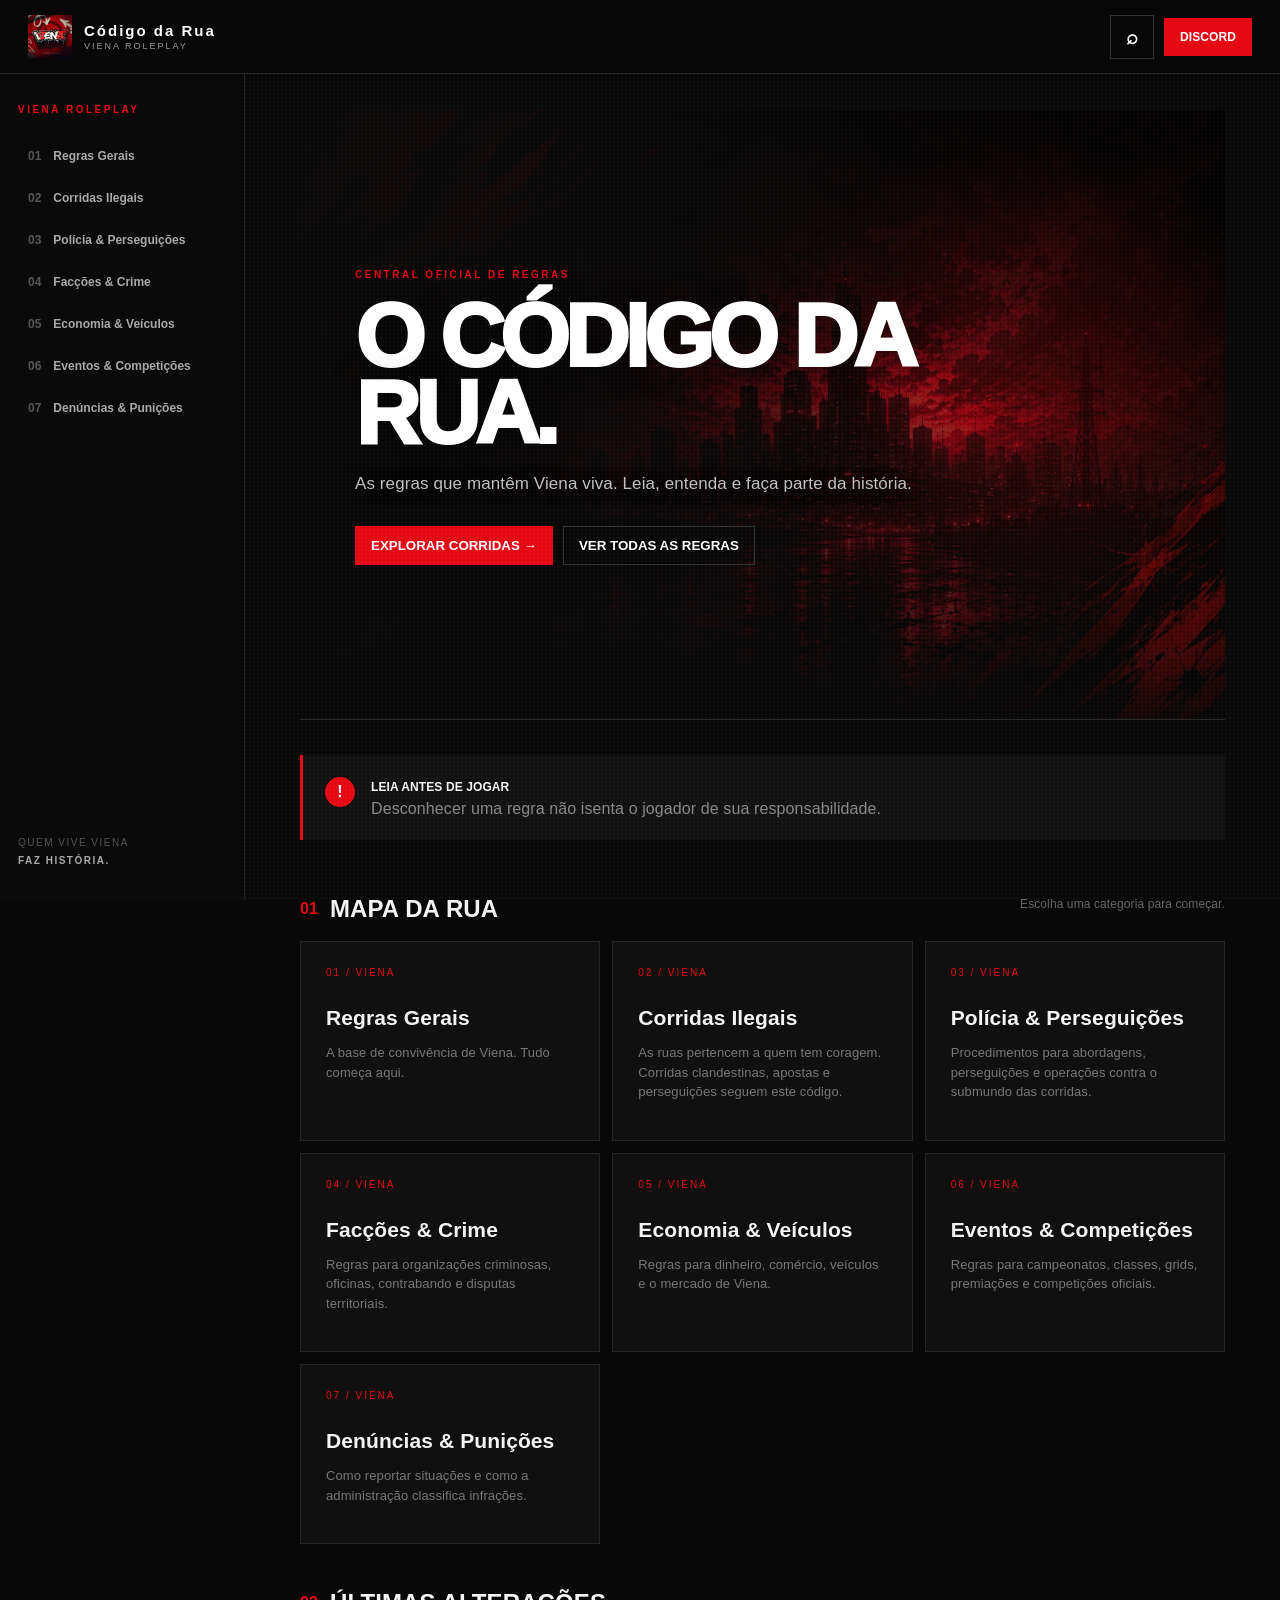
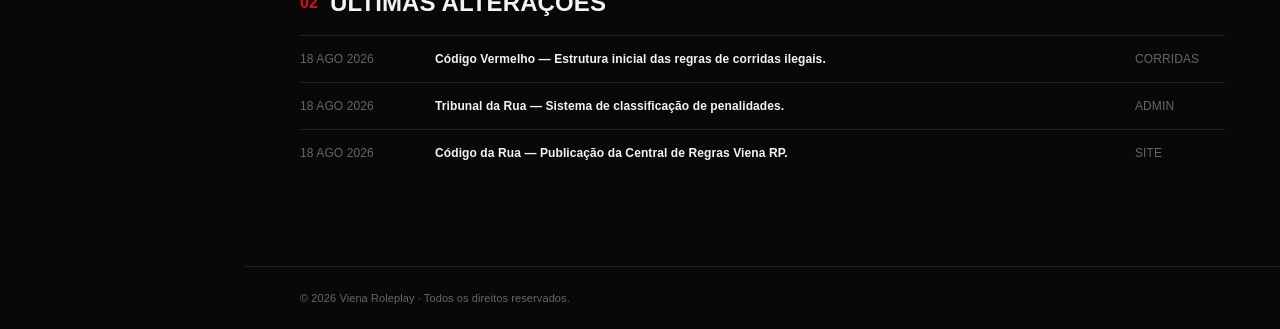
==== commit e0be346b: "Add files via upload" ====
--- a/index.html
+++ b/index.html
@@ -1,475 +1,106 @@
 <!DOCTYPE html>
 <html lang="pt-BR">
+<head>
+<meta charset="UTF-8">
+<meta name="viewport" content="width=device-width, initial-scale=1.0">
+<meta name="description" content="Central oficial de regras da Viena Roleplay">
+<link id="favicon" rel="icon" href="logo-viena.png">
+<title>Viena RP — Código da Rua</title>
+<link rel="stylesheet" href="style.css">
+</head>
+<body>
+<div class="noise"></div>
 
-<head>
-  <meta charset="UTF-8">
+<header class="topbar">
+  <button class="mobile-menu" id="mobileMenu" type="button">☰</button>
+  <a class="brand" href="#inicio" data-route="inicio">
+    <img id="headerLogo" src="logo-viena.png" alt="Viena Roleplay">
+    <div><strong id="brandTitle">CÓDIGO DA RUA</strong><small id="brandSite">VIENA ROLEPLAY</small></div>
+  </a>
+  <div class="top-actions">
+    <button id="searchOpen" class="icon-btn" type="button">⌕</button>
+    <a id="discordBtn" href="#" class="discord-btn" target="_blank" rel="noopener noreferrer">DISCORD</a>
+  </div>
+</header>
 
-  <meta
-    name="viewport"
-    content="width=device-width, initial-scale=1.0"
-  >
+<aside class="sidebar" id="sidebar">
+  <div class="side-label">VIENA ROLEPLAY</div>
+  <nav id="nav"></nav>
+  <div class="side-footer">QUEM VIVE VIENA<br><strong>FAZ HISTÓRIA.</strong></div>
+</aside>
 
-  <meta
-    name="description"
-    content="Central oficial de regras da Viena Roleplay"
-  >
-
-  <link
-    id="favicon"
-    rel="icon"
-    href="logo-viena.png"
-  >
-
-  <title>Viena RP — Código da Rua</title>
-
-  <link
-    rel="stylesheet"
-    href="style.css"
-  >
-</head>
-
-<body>
-
-  <!-- RUÍDO DE FUNDO -->
-  <div class="noise"></div>
-
-  <!-- CURSOR -->
-  <div
-    class="custom-cursor"
-    id="customCursor"
-  ></div>
-
-  <div
-    class="cursor-dot"
-    id="cursorDot"
-  ></div>
-
-
-  <!-- =====================================================
-       TOPO
-       ===================================================== -->
-
-  <header class="topbar">
-
-    <button
-      class="mobile-menu"
-      id="mobileMenu"
-      type="button"
-      aria-label="Abrir menu"
-    >
-      ☰
-    </button>
-
-
-    <a
-      class="brand"
-      href="#inicio"
-      data-route="inicio"
-    >
-
-      <img
-        id="headerLogo"
-        src="logo-viena.png"
-        alt="Viena Roleplay"
-      >
-
-      <div>
-
-        <strong id="brandTitle">
-          CÓDIGO DA RUA
-        </strong>
-
-        <small id="brandSite">
-          VIENA ROLEPLAY
-        </small>
-
+<main class="content">
+<section id="inicio" class="page active">
+  <div class="hero">
+    <div class="hero-copy">
+      <p class="eyebrow" id="heroEyebrow"></p>
+      <h1 id="heroTitle"></h1>
+      <p class="hero-text" id="heroText"></p>
+      <div class="hero-actions">
+        <button class="primary" data-route="corridas" type="button">EXPLORAR CORRIDAS <span>→</span></button>
+        <button class="ghost" data-route="gerais" type="button">VER TODAS AS REGRAS</button>
       </div>
-
-    </a>
-
-
-    <div class="top-actions">
-
-      <button
-        id="searchOpen"
-        class="icon-btn"
-        type="button"
-        aria-label="Pesquisar"
-      >
-        ⌕
-      </button>
-
-      <a
-        id="discordBtn"
-        href="#"
-        class="discord-btn"
-        target="_blank"
-        rel="noopener noreferrer"
-      >
-        DISCORD
-      </a>
-
     </div>
-
-  </header>
-
-
-  <!-- =====================================================
-       MENU LATERAL
-       ===================================================== -->
-
-  <aside
-    class="sidebar"
-    id="sidebar"
-  >
-
-    <div class="side-label">
-      VIENA ROLEPLAY
-    </div>
-
-    <nav id="nav"></nav>
-
-    <div class="side-footer">
-
-      QUEM VIVE VIENA
-
-      <br>
-
-      <strong>
-        FAZ HISTÓRIA.
-      </strong>
-
-    </div>
-
-  </aside>
-
-
-  <!-- =====================================================
-       CONTEÚDO
-       ===================================================== -->
-
-  <main class="content">
-
-
-    <!-- ===================================================
-         INÍCIO
-         =================================================== -->
-
-    <section
-      id="inicio"
-      class="page active"
-    >
-
-      <div class="hero">
-
-        <div class="hero-copy">
-
-          <p
-            class="eyebrow"
-            id="heroEyebrow"
-          ></p>
-
-          <h1 id="heroTitle"></h1>
-
-          <p
-            class="hero-text"
-            id="heroText"
-          ></p>
-
-
-          <div class="hero-actions">
-
-            <button
-              class="primary"
-              data-route="corridas"
-              type="button"
-            >
-              EXPLORAR CORRIDAS
-              <span>→</span>
-            </button>
-
-
-            <button
-              class="ghost"
-              data-route="gerais"
-              type="button"
-            >
-              VER TODAS AS REGRAS
-            </button>
-
-          </div>
-
-        </div>
-
-
-        <!-- IMAGEM CONFIGURADA NO ADMIN -->
-
-        <div
-          class="hero-art"
-          id="heroArt"
-        >
-
-          <img
-            id="heroImage"
-            alt=""
-          >
-
-        </div>
-
-      </div>
-
-
-      <!-- AVISO -->
-
-      <div
-        class="notice"
-        id="notice"
-      >
-
-        <div class="notice-icon">
-          !
-        </div>
-
-        <div>
-
-          <strong
-            id="noticeTitle"
-          ></strong>
-
-          <p
-            id="noticeText"
-          ></p>
-
-        </div>
-
-      </div>
-
-
-      <!-- CATEGORIAS -->
-
-      <div class="section-head">
-
-        <div>
-
-          <span>
-            01
-          </span>
-
-          <h2>
-            MAPA DA RUA
-          </h2>
-
-        </div>
-
-        <p>
-          Escolha uma categoria para começar.
-        </p>
-
-      </div>
-
-
-      <div
-        class="category-grid"
-        id="homeCategories"
-      ></div>
-
-
-      <!-- ATUALIZAÇÕES -->
-
-      <div
-        class="updates"
-        id="updatesWrap"
-      >
-
-        <div class="section-head">
-
-          <div>
-
-            <span>
-              02
-            </span>
-
-            <h2>
-              ÚLTIMAS ALTERAÇÕES
-            </h2>
-
-          </div>
-
-        </div>
-
-        <div id="updatesList"></div>
-
-      </div>
-
-    </section>
-
-
-    <!-- ===================================================
-         CATEGORIA
-         =================================================== -->
-
-    <section
-      id="categoryPage"
-      class="page"
-    >
-
-      <button
-        class="back"
-        data-route="inicio"
-        type="button"
-      >
-        ← VOLTAR AO MAPA
-      </button>
-
-
-      <div
-        class="category-title"
-        id="categoryHero"
-      >
-
-        <div class="category-title-content">
-
-          <p
-            class="eyebrow"
-            id="catCode"
-          ></p>
-
-          <h1
-            id="catTitle"
-          ></h1>
-
-          <p
-            id="catDesc"
-          ></p>
-
-        </div>
-
-      </div>
-
-
-      <div class="rule-layout">
-
-        <div
-          class="rule-list"
-          id="ruleList"
-        ></div>
-
-
-        <aside
-          class="rule-toc"
-          id="ruleToc"
-        ></aside>
-
-      </div>
-
-    </section>
-
-
-    <!-- ===================================================
-         PESQUISA
-         =================================================== -->
-
-    <section
-      id="searchPage"
-      class="page"
-    >
-
-      <button
-        class="back"
-        data-route="inicio"
-        type="button"
-      >
-        ← VOLTAR
-      </button>
-
-
-      <div
-        class="category-title search-title"
-      >
-
-        <p class="eyebrow">
-          PESQUISA
-        </p>
-
-        <h1>
-          ENCONTRE A REGRA.
-        </h1>
-
-
-        <input
-          id="searchInput"
-          class="big-search"
-          placeholder="Digite: RDM, PIT, corrida, aposta..."
-          autocomplete="off"
-        >
-
-      </div>
-
-
-      <div
-        id="searchResults"
-        class="search-results"
-      ></div>
-
-    </section>
-
-  </main>
-
-
-  <!-- =====================================================
-       FOOTER
-       ===================================================== -->
-
-  <footer id="footerText"></footer>
-
-
-  <!-- =====================================================
-       PESQUISA OVERLAY
-       ===================================================== -->
-
-  <div
-    class="search-overlay"
-    id="searchOverlay"
-  >
-
-    <div class="search-modal">
-
-      <button
-        id="searchClose"
-        type="button"
-      >
-        ×
-      </button>
-
-      <p class="eyebrow">
-        PESQUISA RÁPIDA
-      </p>
-
-      <h2>
-        QUAL REGRA VOCÊ PROCURA?
-      </h2>
-
-
-      <input
-        id="overlaySearch"
-        placeholder="Ex.: VDM, metagaming, PIT..."
-        autocomplete="off"
-      >
-
-
-      <div
-        id="overlayResults"
-      ></div>
-
-    </div>
-
+    <div class="hero-art" id="heroArt"><img id="heroImage" alt=""></div>
   </div>
 
+  <div class="notice" id="notice">
+    <div class="notice-icon">!</div>
+    <div><strong id="noticeTitle"></strong><p id="noticeText"></p></div>
+  </div>
 
-  <!-- JAVASCRIPT -->
+  <div class="section-head">
+    <div><span>01</span><h2>MAPA DA RUA</h2></div>
+    <p>Escolha uma categoria para começar.</p>
+  </div>
+  <div class="category-grid" id="homeCategories"></div>
 
-  <script src="app.js"></script>
+  <div class="updates" id="updatesWrap">
+    <div class="section-head"><div><span>02</span><h2>ÚLTIMAS ALTERAÇÕES</h2></div></div>
+    <div id="updatesList"></div>
+  </div>
+</section>
 
+<section id="categoryPage" class="page">
+  <button class="back" data-route="inicio" type="button">← VOLTAR AO MAPA</button>
+
+  <div class="category-title" id="categoryHero">
+    <div class="category-title-content">
+      <p class="eyebrow" id="catCode"></p>
+      <h1 id="catTitle"></h1>
+      <p id="catDesc"></p>
+    </div>
+  </div>
+
+  <div class="rule-layout">
+    <div class="rule-list" id="ruleList"></div>
+    <aside class="rule-toc" id="ruleToc"></aside>
+  </div>
+</section>
+
+<section id="searchPage" class="page">
+  <button class="back" data-route="inicio" type="button">← VOLTAR</button>
+  <div class="category-title search-title">
+    <p class="eyebrow">PESQUISA</p>
+    <h1>ENCONTRE A REGRA.</h1>
+    <input id="searchInput" class="big-search" placeholder="Digite: RDM, PIT, corrida, aposta..." autocomplete="off">
+  </div>
+  <div id="searchResults" class="search-results"></div>
+</section>
+</main>
+
+<footer id="footerText"></footer>
+
+<div class="search-overlay" id="searchOverlay">
+  <div class="search-modal">
+    <button id="searchClose" type="button">×</button>
+    <p class="eyebrow">PESQUISA RÁPIDA</p>
+    <h2>QUAL REGRA VOCÊ PROCURA?</h2>
+    <input id="overlaySearch" placeholder="Ex.: VDM, metagaming, PIT..." autocomplete="off">
+    <div id="overlayResults"></div>
+  </div>
+</div>
+
+<script src="app.js"></script>
 </body>
-
 </html>
--- a/style.css
+++ b/style.css
@@ -1,1532 +1,138 @@
-/* =========================================================
-   VIENA ROLEPLAY — CÓDIGO DA RUA
-   STYLE COMPLETO
-   ========================================================= */
-
-:root {
-  --accent: #ff0b12;
-  --accent2: #ff3b3b;
-
-  --bg: #050505;
-  --panel: #090909;
-  --panel2: #0d0d0d;
-
-  --text: #f4f4f4;
-  --muted: #8d8d8d;
-  --line: rgba(255,255,255,.10);
-
-  --sidebar-width: 235px;
-  --topbar-height: 70px;
-
-  --cursor-image: url("logo-viena.png");
+:root{
+  --accent:#E50914;
+  --accent2:#FF3344;
+  --background:#080808;
+  --surface:#111111;
+  --text:#F4F4F4;
+  --muted:#9A9A9A;
+  --bg:#080808;
 }
 
-/* =========================================================
-   RESET
-   ========================================================= */
+*{box-sizing:border-box}
+html{scroll-behavior:smooth;background:var(--bg)}
+html,body{margin:0;min-height:100%;background:var(--bg);color:var(--text);font-family:Arial,Helvetica,sans-serif;letter-spacing:.1px}
+body{overflow-x:hidden}
 
-* {
-  box-sizing: border-box;
-  margin: 0;
-  padding: 0;
-}
+/* O cursor antigo do app foi desativado. O app.js cria somente o cursor configurado no Admin. */
+html.viena-cursor-active,
+html.viena-cursor-active *,
+html.viena-cursor-active a,
+html.viena-cursor-active button,
+html.viena-cursor-active input,
+html.viena-cursor-active textarea,
+html.viena-cursor-active select,
+html.viena-cursor-active [role="button"]{cursor:none!important}
+#customCursor,#cursorDot{display:none!important}
+.viena-global-cursor,.viena-global-trail{pointer-events:none!important;user-select:none!important}
 
-html {
-  scroll-behavior: smooth;
-}
+.noise{position:fixed;inset:0;pointer-events:none;opacity:.035;background-image:radial-gradient(#fff 1px,transparent 1px);background-size:4px 4px;z-index:100}
 
-body {
-  min-height: 100vh;
-  background: var(--bg);
-  color: var(--text);
+.topbar{position:fixed;top:0;left:0;right:0;height:74px;background:rgba(8,8,8,.92);backdrop-filter:blur(12px);border-bottom:1px solid #252525;display:flex;align-items:center;justify-content:space-between;padding:0 28px;z-index:500}
+.brand{display:flex;align-items:center;gap:12px;color:#fff;text-decoration:none}
+.brand img{width:44px;height:44px;object-fit:contain}
+.brand strong{display:block;font-size:15px;letter-spacing:2px}
+.brand small{display:block;color:var(--muted);font-size:9px;letter-spacing:2px;margin-top:2px}
+.top-actions{display:flex;gap:10px;align-items:center}
+.icon-btn,.discord-btn,.ghost,.primary,.back{border:1px solid #333;background:none;color:#fff;padding:11px 15px;font-weight:700;text-decoration:none}
+.icon-btn{font-size:20px;line-height:1}
+.discord-btn{background:var(--accent);border-color:var(--accent);font-size:12px}
+.mobile-menu{display:none}
 
-  font-family:
-    Arial,
-    Helvetica,
-    sans-serif;
+.sidebar{position:fixed;top:74px;bottom:0;left:0;width:245px;background:#0a0a0a;border-right:1px solid #222;padding:30px 18px;z-index:450}
+.side-label,.eyebrow{font-size:10px;letter-spacing:2.5px;color:var(--accent);font-weight:800}
+.sidebar nav{display:flex;flex-direction:column;gap:4px;margin-top:22px}
+.sidebar nav button{width:100%;background:none;border:0;color:#aaa;text-align:left;padding:12px 10px;font-size:12px;font-weight:700}
+.sidebar nav button span{color:#555;margin-right:12px}
+.sidebar nav button:hover,.sidebar nav button.active{color:#fff;background:#171717}
+.sidebar nav button.active span{color:var(--accent)}
+.side-footer{position:absolute;left:18px;bottom:30px;color:#555;font-size:10px;line-height:1.8;letter-spacing:1.5px}
+.side-footer strong{color:#aaa}
 
-  overflow-x: hidden;
-
-  cursor: none;
-}
-
-button,
-a,
-input,
-textarea,
-select {
-  font: inherit;
-  cursor: none;
-}
+.content{margin-left:245px;padding:110px 55px 90px;max-width:1650px}
+.page{display:none}.page.active{display:block}
 
 /* =========================================================
-   FUNDO
+   HOME / HERO
+   A imagem do Admin ocupa TODO o hero como fundo, com degradê.
    ========================================================= */
+.hero{
+  --hero-image:none;
+  position:relative;
+  min-height:610px;
+  display:flex;
+  align-items:center;
+  gap:30px;
+  overflow:hidden;
+  border-bottom:1px solid #222;
+  padding:65px 55px 70px;
+  margin:0;
+  isolation:isolate;
+  background:#080808;
+}
+.hero::before{
+  content:"";
+  position:absolute;
+  inset:0;
+  z-index:-3;
+  background-image:var(--hero-image);
+  background-size:cover;
+  background-position:center;
+  background-repeat:no-repeat;
+  transform:scale(1.01);
+}
+.hero::after{
+  content:"";
+  position:absolute;
+  inset:0;
+  z-index:-2;
+  pointer-events:none;
+  background:
+    linear-gradient(90deg,rgba(8,8,8,.98) 0%,rgba(8,8,8,.94) 25%,rgba(8,8,8,.72) 48%,rgba(8,8,8,.30) 72%,rgba(8,8,8,.16) 100%),
+    linear-gradient(180deg,rgba(8,8,8,.12) 0%,rgba(8,8,8,.08) 48%,rgba(8,8,8,.82) 100%),
+    radial-gradient(circle at 78% 48%,rgba(229,9,20,.28),transparent 34%);
+}
+.hero.has-image{border-color:#2b2b2b}
+.hero-copy{position:relative;z-index:3;max-width:760px}
+.hero h1{font-size:clamp(52px,7vw,105px);line-height:.86;margin:18px 0;font-weight:1000;letter-spacing:-5px;color:#fff;text-shadow:0 4px 30px rgba(0,0,0,.35)}
+.hero-text{color:#c0c0c0;font-size:17px;line-height:1.7;max-width:680px;text-shadow:0 2px 15px #000}
+.hero-actions{display:flex;gap:10px;margin-top:28px;flex-wrap:wrap}
+.primary{background:var(--accent);border-color:var(--accent)}
+.ghost:hover,.back:hover{border-color:var(--accent);color:#fff}
+.hero-art{display:none!important}
 
-body::before {
-  content: "";
-  position: fixed;
-  inset: 0;
-
-  pointer-events: none;
-
-  background-image:
-    radial-gradient(
-      rgba(255,255,255,.045) 1px,
-      transparent 1px
-    );
-
-  background-size: 4px 4px;
-
-  opacity: .35;
-
-  z-index: -3;
-}
-
-body::after {
-  content: "";
-
-  position: fixed;
-  inset: 0;
-
-  pointer-events: none;
-
-  background:
-    radial-gradient(
-      circle at 70% 40%,
-      rgba(255,0,0,.055),
-      transparent 35%
-    ),
-    radial-gradient(
-      circle at 40% 80%,
-      rgba(255,0,0,.025),
-      transparent 40%
-    );
-
-  z-index: -2;
-}
+.notice{display:flex;gap:16px;padding:22px;margin:35px 0;background:#111;border-left:3px solid var(--accent)}
+.notice strong{font-size:12px}.notice p{margin:5px 0 0;color:#888}.notice-icon{width:30px;height:30px;flex:0 0 30px;border-radius:50%;background:var(--accent);display:grid;place-items:center;font-weight:900}
+.section-head{display:flex;justify-content:space-between;align-items:end;margin:45px 0 18px}
+.section-head>div{display:flex;align-items:center;gap:12px}.section-head span{color:var(--accent);font-weight:900}.section-head h2{margin:0;font-size:24px}.section-head p{color:#666;font-size:12px}
+.category-grid{display:grid;grid-template-columns:repeat(3,1fr);gap:12px}
+.cat-card{background:#101010;border:1px solid #242424;padding:25px;min-height:170px;transition:.2s}
+.cat-card:hover{transform:translateY(-3px);border-color:var(--accent)}
+.cat-card .num{font-size:10px;color:var(--accent);letter-spacing:2px}.cat-card h3{font-size:21px;margin:28px 0 8px}.cat-card p{color:#777;line-height:1.5;font-size:13px}
+.card-image-wrap{height:120px;margin:18px 0 -4px;overflow:hidden;border:1px solid #282828}.card-image{width:100%;height:100%;object-fit:cover;display:block}
+.update{display:grid;grid-template-columns:120px 1fr 90px;gap:15px;border-top:1px solid #222;padding:16px 0;font-size:12px}.update time,.update span{color:#666}
 
 /* =========================================================
-   NOISE
+   CATEGORIA — imagem também pode ocupar a capa inteira
    ========================================================= */
+.category-title{position:relative;min-height:420px;margin:0 -55px;padding:55px;display:flex;align-items:center;overflow:hidden;border-bottom:1px solid #222;background:#080808;isolation:isolate}
+.category-title::before{content:"";position:absolute;inset:0;z-index:-3;background-image:var(--category-image);background-size:cover;background-position:center;background-repeat:no-repeat;opacity:0;transition:opacity .25s ease}
+.category-title::after{content:"";position:absolute;inset:0;z-index:-2;background:linear-gradient(90deg,#080808 0%,rgba(8,8,8,.94) 22%,rgba(8,8,8,.68) 48%,rgba(8,8,8,.25) 78%,rgba(8,8,8,.12) 100%),linear-gradient(to bottom,rgba(8,8,8,.08),transparent 40%,rgba(8,8,8,.88) 100%);pointer-events:none}
+.category-title.has-image::before{opacity:1}
+.category-title-content{position:relative;z-index:2;max-width:1000px;padding-top:15px}
+.category-title h1{font-size:clamp(48px,7vw,100px);margin:12px 0 10px;letter-spacing:-5px;line-height:.92}.category-title>p:last-of-type{color:#aaa;max-width:850px;line-height:1.6;font-size:17px}.back{margin-bottom:20px;font-size:11px}
 
-.noise {
-  position: fixed;
-  inset: 0;
+.rule-layout{display:grid;grid-template-columns:1fr 300px;gap:30px;margin-top:35px}.rule{border-bottom:1px solid #222;padding:0 0 25px;margin-bottom:25px}.rule-top{display:grid;grid-template-columns:85px 1fr;gap:15px}.rule-num{font-size:12px;color:var(--accent);font-weight:900}.rule h3{margin:0 0 9px;font-size:20px}.rule p{color:#aaa;line-height:1.7;margin:0 0 12px}.tag{font-size:9px;border:1px solid #333;padding:5px 8px;color:#777}.rule-image{max-width:100%;max-height:300px;margin-top:15px;border:1px solid #2a2a2a}.rule-toc{position:sticky;top:100px;align-self:start;background:#101010;padding:20px}.rule-toc strong{font-size:10px;color:var(--accent);letter-spacing:2px}.rule-toc button{display:block;width:100%;background:none;border:0;border-bottom:1px solid #222;color:#888;text-align:left;padding:10px 0;font-size:11px}.rule-toc button:hover{color:#fff}
 
-  pointer-events: none;
+.big-search{width:100%;max-width:850px;background:#111;border:1px solid #333;color:#fff;padding:18px;font-size:17px;outline:none}.big-search:focus{border-color:var(--accent)}
+.search-title{display:block;min-height:0;padding-top:25px;padding-bottom:45px}.search-results{margin-top:25px}.result{border-bottom:1px solid #222;padding:18px 0}.result small{color:var(--accent)}.result h3{margin:6px 0}.result p{color:#888;margin:0;line-height:1.5}
+.search-overlay{display:none;position:fixed;inset:0;background:rgba(0,0,0,.8);z-index:900;padding:10vh 20px}.search-overlay.open{display:block}.search-modal{max-width:800px;margin:auto;background:#101010;border:1px solid #333;padding:35px;position:relative}.search-modal>button{position:absolute;right:18px;top:15px;background:none;border:0;color:#fff;font-size:28px}.search-modal h2{font-size:35px;margin:12px 0 25px}.search-modal input{width:100%;padding:15px;background:#080808;border:1px solid #333;color:#fff;outline:none}.search-modal input:focus{border-color:var(--accent)}
+footer{position:relative;margin-left:245px;border-top:1px solid #222;padding:25px 55px;color:#666;font-size:11px}.load-error{position:fixed;bottom:0;left:0;right:0;background:#e50914;color:#fff;padding:12px;text-align:center;z-index:99999}
 
-  opacity: .035;
-
-  background-image:
-    url("data:image/svg+xml,%3Csvg viewBox='0 0 180 180' xmlns='http://www.w3.org/2000/svg'%3E%3Cfilter id='n'%3E%3CfeTurbulence type='fractalNoise' baseFrequency='.8' numOctaves='4' stitchTiles='stitch'/%3E%3C/filter%3E%3Crect width='100%25' height='100%25' filter='url(%23n)' opacity='.5'/%3E%3C/svg%3E");
-
-  z-index: 9990;
+@media(max-width:1100px){.content{padding-left:35px;padding-right:35px}.hero{padding-left:35px;padding-right:35px}.category-title{margin-left:-35px;margin-right:-35px;padding-left:35px;padding-right:35px}.category-grid{grid-template-columns:repeat(2,1fr)}}
+@media(max-width:900px){
+  html,body{cursor:auto!important}.viena-global-cursor,.viena-global-trail{display:none!important}
+  .mobile-menu{display:block;background:#111;border:1px solid #333;color:#fff;font-size:20px;padding:7px 10px}
+  .topbar{padding:0 15px}.brand{margin-right:auto}.top-actions .discord-btn{display:none}
+  .sidebar{transform:translateX(-100%);transition:.2s}.sidebar.open{transform:none}
+  .content{margin-left:0;padding:100px 20px 70px}.hero{min-height:540px;padding:50px 25px}.hero::after{background:linear-gradient(90deg,rgba(8,8,8,.98),rgba(8,8,8,.72)),linear-gradient(180deg,rgba(8,8,8,.1),rgba(8,8,8,.85))}.hero h1{letter-spacing:-3px}.category-grid{grid-template-columns:1fr}.rule-layout{grid-template-columns:1fr}.rule-toc{display:none}.section-head{display:block}.section-head p{margin-top:8px}.update{grid-template-columns:1fr}.category-title{margin:0 -20px;padding:45px 20px;min-height:380px}.category-title h1{font-size:52px;letter-spacing:-3px}footer{margin-left:0;padding:20px}
 }
-
-/* =========================================================
-   CURSOR
-   ========================================================= */
-
-/*
-   IMPORTANTE:
-   O cursor agora é a imagem inteira.
-   O ponto antigo fica escondido.
-*/
-
-body,
-body * {
-  cursor: none !important;
-}
-
-.custom-cursor {
-  position: fixed;
-
-  width: 42px;
-  height: 42px;
-
-  left: 0;
-  top: 0;
-
-  background-image: var(--cursor-image);
-  background-repeat: no-repeat;
-  background-position: center;
-  background-size: contain;
-
-  pointer-events: none;
-
-  z-index: 100000;
-
-  transform:
-    translate(-50%, -50%);
-
-  filter:
-    drop-shadow(0 0 5px rgba(255,0,0,.35));
-
-  opacity: 1;
-
-  transition:
-    width .12s ease,
-    height .12s ease,
-    opacity .15s ease;
-}
-
-/*
-   ESCONDE O PONTO ANTIGO.
-*/
-
-.cursor-dot {
-  display: none !important;
-}
-
-/*
-   RASTRO
-*/
-
-.cursor-trail {
-  position: fixed;
-
-  width: 10px;
-  height: 10px;
-
-  border-radius: 50%;
-
-  background: var(--accent);
-
-  pointer-events: none;
-
-  z-index: 99999;
-
-  transform:
-    translate(-50%, -50%);
-
-  box-shadow:
-    0 0 8px rgba(255,0,0,.8),
-    0 0 18px rgba(255,0,0,.35);
-
-  animation: trailFade .55s linear forwards;
-}
-
-@keyframes trailFade {
-  from {
-    opacity: .8;
-    transform:
-      translate(-50%, -50%)
-      scale(1);
-  }
-
-  to {
-    opacity: 0;
-    transform:
-      translate(-50%, -50%)
-      scale(.15);
-  }
-}
-
-/* =========================================================
-   TOPBAR
-   ========================================================= */
-
-.topbar {
-  position: fixed;
-
-  top: 0;
-  left: 0;
-  right: 0;
-
-  height: var(--topbar-height);
-
-  display: flex;
-  align-items: center;
-
-  justify-content: space-between;
-
-  padding:
-    0 20px;
-
-  background:
-    rgba(5,5,5,.94);
-
-  border-bottom:
-    1px solid var(--line);
-
-  backdrop-filter:
-    blur(10px);
-
-  z-index: 9000;
-}
-
-/* =========================================================
-   MARCA
-   ========================================================= */
-
-.brand {
-  display: flex;
-
-  align-items: center;
-
-  gap: 12px;
-
-  color: white;
-
-  text-decoration: none;
-}
-
-.brand img {
-  width: 42px;
-  height: 42px;
-
-  object-fit: contain;
-
-  display: block;
-}
-
-.brand div {
-  display: flex;
-
-  flex-direction: column;
-
-  gap: 3px;
-}
-
-.brand strong {
-  font-size: 15px;
-
-  letter-spacing: .5px;
-}
-
-.brand small {
-  color: #888;
-
-  font-size: 9px;
-
-  letter-spacing: 2px;
-}
-
-/* =========================================================
-   AÇÕES DO TOPO
-   ========================================================= */
-
-.top-actions {
-  display: flex;
-
-  align-items: center;
-
-  gap: 10px;
-}
-
-.icon-btn,
-.discord-btn {
-  height: 42px;
-
-  border:
-    1px solid var(--line);
-
-  background: #080808;
-
-  color: white;
-
-  text-decoration: none;
-
-  display: flex;
-
-  align-items: center;
-
-  justify-content: center;
-}
-
-.icon-btn {
-  width: 42px;
-
-  font-size: 22px;
-}
-
-.discord-btn {
-  padding:
-    0 22px;
-
-  background: var(--accent);
-
-  border-color: var(--accent);
-
-  font-size: 12px;
-
-  font-weight: 800;
-}
-
-.icon-btn:hover,
-.discord-btn:hover {
-  filter: brightness(1.15);
-}
-
-/* =========================================================
-   MENU MOBILE
-   ========================================================= */
-
-.mobile-menu {
-  display: none;
-
-  width: 38px;
-  height: 38px;
-
-  border: 1px solid var(--line);
-
-  background: #080808;
-
-  color: white;
-
-  font-size: 18px;
-}
-
-/* =========================================================
-   SIDEBAR
-   ========================================================= */
-
-.sidebar {
-  position: fixed;
-
-  left: 0;
-  top: var(--topbar-height);
-  bottom: 0;
-
-  width: var(--sidebar-width);
-
-  background:
-    rgba(4,4,4,.96);
-
-  border-right:
-    1px solid var(--line);
-
-  padding:
-    34px 18px;
-
-  z-index: 8000;
-
-  display: flex;
-
-  flex-direction: column;
-}
-
-.side-label {
-  color: var(--accent);
-
-  font-size: 10px;
-
-  font-weight: 900;
-
-  letter-spacing: 3px;
-
-  margin-bottom: 24px;
-}
-
-.sidebar nav {
-  display: flex;
-
-  flex-direction: column;
-}
-
-.sidebar nav button {
-  width: 100%;
-
-  border: 0;
-
-  border-bottom:
-    1px solid rgba(255,255,255,.07);
-
-  background: transparent;
-
-  color: #d4d4d4;
-
-  text-align: left;
-
-  padding:
-    15px 8px;
-
-  font-size: 13px;
-
-  transition:
-    .2s ease;
-}
-
-.sidebar nav button span {
-  display: inline-block;
-
-  width: 28px;
-
-  color: #666;
-
-  font-size: 11px;
-}
-
-.sidebar nav button:hover {
-  color: white;
-
-  padding-left: 12px;
-}
-
-.sidebar nav button.active {
-  color: white;
-}
-
-.sidebar nav button.active span {
-  color: var(--accent);
-}
-
-.side-footer {
-  margin-top: auto;
-
-  color: #777;
-
-  font-size: 10px;
-
-  line-height: 1.6;
-
-  letter-spacing: .8px;
-}
-
-.side-footer strong {
-  color: white;
-}
-
-/* =========================================================
-   CONTEÚDO
-   ========================================================= */
-
-.content {
-  margin-left: var(--sidebar-width);
-
-  padding-top:
-    var(--topbar-height);
-
-  min-height: 100vh;
-}
-
-.page {
-  display: none;
-
-  min-height: calc(
-    100vh - var(--topbar-height)
-  );
-
-  padding:
-    70px 48px 100px;
-}
-
-.page.active {
-  display: block;
-}
-
-/* =========================================================
-   HERO
-   ========================================================= */
-
-.hero {
-  position: relative;
-
-  min-height: 520px;
-
-  max-width: 1180px;
-
-  margin: 0 auto;
-
-  display: flex;
-
-  align-items: center;
-
-  overflow: hidden;
-
-  border-bottom:
-    1px solid var(--line);
-
-  padding:
-    70px 0;
-}
-
-/*
-   Luz vermelha atrás da imagem.
-*/
-
-.hero::after {
-  content: "";
-
-  position: absolute;
-
-  width: 430px;
-  height: 430px;
-
-  right: 40px;
-  top: 50%;
-
-  transform:
-    translateY(-50%);
-
-  background:
-    radial-gradient(
-      circle,
-      rgba(255,0,0,.40) 0%,
-      rgba(255,0,0,.16) 25%,
-      rgba(255,0,0,.04) 48%,
-      transparent 72%
-    );
-
-  filter:
-    blur(18px);
-
-  pointer-events: none;
-
-  z-index: 0;
-}
-
-.hero-copy {
-  position: relative;
-
-  z-index: 2;
-
-  width: 58%;
-
-  padding-right: 30px;
-}
-
-.eyebrow {
-  color: var(--accent);
-
-  font-size: 10px;
-
-  font-weight: 900;
-
-  letter-spacing: 4px;
-
-  margin-bottom: 20px;
-}
-
-.hero h1 {
-  font-size:
-    clamp(54px, 7vw, 96px);
-
-  line-height: .88;
-
-  letter-spacing: -4px;
-
-  font-weight: 900;
-
-  max-width: 750px;
-
-  color: #f7f7f7;
-
-  margin-bottom: 25px;
-}
-
-.hero-text {
-  max-width: 650px;
-
-  color: #999;
-
-  font-size: 16px;
-
-  line-height: 1.7;
-
-  margin-bottom: 28px;
-}
-
-/* =========================================================
-   HERO IMAGE
-   ========================================================= */
-
-.hero-art {
-  position: absolute;
-
-  right: 20px;
-  top: 50%;
-
-  transform:
-    translateY(-50%);
-
-  width: 430px;
-  height: 330px;
-
-  display: flex;
-
-  align-items: center;
-  justify-content: center;
-
-  z-index: 1;
-}
-
-/*
-   ESSENCIAL:
-   A imagem do Admin aparece aqui.
-*/
-
-.hero-art img {
-  display: block;
-
-  width: 100%;
-  height: 100%;
-
-  object-fit: contain;
-
-  object-position: center;
-
-  position: relative;
-
-  z-index: 2;
-
-  filter:
-    drop-shadow(
-      0 0 30px
-      rgba(255,0,0,.22)
-    );
-}
-
-/* =========================================================
-   BOTÕES
-   ========================================================= */
-
-.hero-actions {
-  display: flex;
-
-  gap: 10px;
-
-  flex-wrap: wrap;
-}
-
-.primary,
-.ghost {
-  min-height: 48px;
-
-  padding:
-    0 20px;
-
-  border: 1px solid var(--line);
-
-  font-size: 12px;
-
-  font-weight: 900;
-
-  transition:
-    .2s ease;
-}
-
-.primary {
-  background: var(--accent);
-
-  border-color: var(--accent);
-
-  color: white;
-}
-
-.ghost {
-  background: transparent;
-
-  color: white;
-}
-
-.primary:hover,
-.ghost:hover {
-  transform:
-    translateY(-2px);
-
-  filter:
-    brightness(1.15);
-}
-
-/* =========================================================
-   AVISO
-   ========================================================= */
-
-.notice {
-  max-width: 1180px;
-
-  margin:
-    32px auto;
-
-  padding:
-    20px;
-
-  display: flex;
-
-  align-items: center;
-
-  gap: 18px;
-
-  border:
-    1px solid var(--line);
-
-  border-left:
-    2px solid var(--accent);
-
-  background:
-    rgba(255,255,255,.015);
-}
-
-.notice-icon {
-  width: 32px;
-  height: 32px;
-
-  min-width: 32px;
-
-  display: flex;
-
-  align-items: center;
-  justify-content: center;
-
-  border-radius: 50%;
-
-  background: var(--accent);
-
-  color: white;
-
-  font-weight: 900;
-}
-
-.notice strong {
-  font-size: 12px;
-}
-
-.notice p {
-  color: #888;
-
-  font-size: 13px;
-
-  margin-top: 4px;
-}
-
-/* =========================================================
-   TÍTULOS DE SEÇÃO
-   ========================================================= */
-
-.section-head {
-  max-width: 1180px;
-
-  margin:
-    45px auto 20px;
-
-  display: flex;
-
-  align-items: flex-end;
-
-  justify-content: space-between;
-
-  gap: 20px;
-}
-
-.section-head > div {
-  display: flex;
-
-  align-items: center;
-
-  gap: 10px;
-}
-
-.section-head span {
-  color: var(--accent);
-
-  font-weight: 900;
-}
-
-.section-head h2 {
-  font-size: 22px;
-}
-
-.section-head p {
-  color: #666;
-
-  font-size: 12px;
-}
-
-/* =========================================================
-   CARDS
-   ========================================================= */
-
-.category-grid {
-  max-width: 1180px;
-
-  margin: 0 auto;
-
-  display: grid;
-
-  grid-template-columns:
-    repeat(3, 1fr);
-
-  gap: 12px;
-}
-
-.cat-card {
-  position: relative;
-
-  min-height: 180px;
-
-  padding: 24px;
-
-  border:
-    1px solid var(--line);
-
-  background:
-    rgba(255,255,255,.015);
-
-  transition:
-    .25s ease;
-}
-
-.cat-card:hover {
-  border-color:
-    rgba(255,0,0,.45);
-
-  transform:
-    translateY(-3px);
-}
-
-.cat-card .num {
-  color: var(--accent);
-
-  font-size: 9px;
-
-  font-weight: 900;
-
-  letter-spacing: 2px;
-
-  margin-bottom: 35px;
-}
-
-.cat-card h3 {
-  font-size: 18px;
-
-  margin-bottom: 10px;
-}
-
-.cat-card p {
-  color: #777;
-
-  font-size: 12px;
-
-  line-height: 1.6;
-}
-
-.card-image {
-  width: 100%;
-
-  max-height: 150px;
-
-  object-fit: cover;
-
-  margin:
-    -10px 0 15px;
-}
-
-/* =========================================================
-   UPDATES
-   ========================================================= */
-
-.updates {
-  max-width: 1180px;
-
-  margin:
-    70px auto 0;
-}
-
-.update {
-  display: grid;
-
-  grid-template-columns:
-    120px 1fr auto;
-
-  gap: 20px;
-
-  padding:
-    16px 0;
-
-  border-bottom:
-    1px solid var(--line);
-}
-
-.update time,
-.update span {
-  color: #666;
-
-  font-size: 11px;
-}
-
-.update strong {
-  font-size: 13px;
-}
-
-/* =========================================================
-   CATEGORIA
-   ========================================================= */
-
-.back {
-  border:
-    1px solid var(--line);
-
-  background: transparent;
-
-  color: white;
-
-  padding:
-    10px 15px;
-
-  font-size: 11px;
-
-  margin-bottom: 50px;
-}
-
-.category-title {
-  max-width: 1180px;
-
-  margin: 0 auto 55px;
-
-  position: relative;
-}
-
-.category-title h1 {
-  font-size:
-    clamp(48px, 7vw, 86px);
-
-  line-height: .9;
-
-  letter-spacing: -4px;
-
-  margin-bottom: 25px;
-}
-
-.category-title > p:last-child {
-  color: #999;
-
-  font-size: 15px;
-
-  max-width: 900px;
-
-  line-height: 1.7;
-}
-
-/* =========================================================
-   IMAGEM DA CATEGORIA
-   ========================================================= */
-
-.category-title-content {
-  position: relative;
-
-  z-index: 3;
-}
-
-.category-title::after {
-  content: "";
-
-  position: absolute;
-
-  right: 0;
-  top: 0;
-
-  width: 380px;
-  height: 300px;
-
-  background:
-    radial-gradient(
-      circle,
-      rgba(255,0,0,.20),
-      transparent 70%
-    );
-
-  pointer-events: none;
-}
-
-/* =========================================================
-   REGRAS
-   ========================================================= */
-
-.rule-layout {
-  max-width: 1180px;
-
-  margin: 0 auto;
-
-  display: grid;
-
-  grid-template-columns:
-    1fr 300px;
-
-  gap: 30px;
-}
-
-.rule {
-  padding:
-    30px 0;
-
-  border-top:
-    1px solid var(--line);
-}
-
-.rule-top {
-  display: grid;
-
-  grid-template-columns:
-    80px 1fr;
-
-  gap: 20px;
-}
-
-.rule-num {
-  color: var(--accent);
-
-  font-size: 12px;
-
-  font-weight: 900;
-}
-
-.rule h3 {
-  font-size: 18px;
-
-  margin-bottom: 10px;
-}
-
-.rule p {
-  color: #999;
-
-  font-size: 14px;
-
-  line-height: 1.7;
-}
-
-.tag {
-  display: inline-block;
-
-  margin-top: 12px;
-
-  padding:
-    5px 8px;
-
-  border:
-    1px solid rgba(255,255,255,.15);
-
-  color: #777;
-
-  font-size: 9px;
-}
-
-.rule-image {
-  display: block;
-
-  max-width: 100%;
-
-  max-height: 500px;
-
-  margin-top: 20px;
-
-  object-fit: contain;
-
-  border:
-    1px solid var(--line);
-}
-
-/* =========================================================
-   TOC
-   ========================================================= */
-
-.rule-toc {
-  position: sticky;
-
-  top: 100px;
-
-  align-self: start;
-
-  padding:
-    20px;
-
-  background:
-    rgba(255,255,255,.015);
-
-  border:
-    1px solid var(--line);
-}
-
-.rule-toc strong {
-  display: block;
-
-  color: var(--accent);
-
-  font-size: 10px;
-
-  letter-spacing: 3px;
-
-  margin-bottom: 15px;
-}
-
-.rule-toc button {
-  width: 100%;
-
-  text-align: left;
-
-  border: 0;
-
-  border-bottom:
-    1px solid var(--line);
-
-  background: transparent;
-
-  color: #777;
-
-  padding:
-    10px 0;
-
-  font-size: 11px;
-}
-
-.rule-toc button:hover {
-  color: white;
-}
-
-/* =========================================================
-   PESQUISA
-   ========================================================= */
-
-.search-title {
-  max-width: 1180px;
-}
-
-.big-search {
-  width: 100%;
-
-  padding:
-    18px;
-
-  background: #090909;
-
-  border:
-    1px solid var(--line);
-
-  color: white;
-
-  outline: none;
-}
-
-.big-search:focus {
-  border-color:
-    var(--accent);
-}
-
-.search-results {
-  max-width: 1180px;
-
-  margin: 30px auto;
-}
-
-.result {
-  padding:
-    20px;
-
-  border:
-    1px solid var(--line);
-
-  margin-bottom: 10px;
-
-  background:
-    rgba(255,255,255,.015);
-}
-
-.result small {
-  color: var(--accent);
-}
-
-.result h3 {
-  margin:
-    7px 0;
-}
-
-.result p {
-  color: #888;
-
-  font-size: 13px;
-}
-
-/* =========================================================
-   SEARCH OVERLAY
-   ========================================================= */
-
-.search-overlay {
-  position: fixed;
-
-  inset: 0;
-
-  display: none;
-
-  align-items: center;
-  justify-content: center;
-
-  background:
-    rgba(0,0,0,.80);
-
-  backdrop-filter:
-    blur(8px);
-
-  z-index: 9500;
-}
-
-.search-overlay.open {
-  display: flex;
-}
-
-.search-modal {
-  width: min(650px, 90vw);
-
-  background: #090909;
-
-  border:
-    1px solid var(--line);
-
-  padding: 35px;
-
-  position: relative;
-}
-
-.search-modal > button {
-  position: absolute;
-
-  right: 15px;
-  top: 15px;
-
-  background: transparent;
-
-  border: 0;
-
-  color: white;
-
-  font-size: 25px;
-}
-
-.search-modal h2 {
-  margin-bottom: 20px;
-}
-
-.search-modal input {
-  width: 100%;
-
-  padding: 15px;
-
-  background: #050505;
-
-  border:
-    1px solid var(--line);
-
-  color: white;
-
-  outline: none;
-}
-
-/* =========================================================
-   FOOTER
-   ========================================================= */
-
-footer {
-  margin-left: var(--sidebar-width);
-
-  min-height: 120px;
-
-  border-top:
-    1px solid var(--line);
-
-  display: flex;
-
-  align-items: center;
-  justify-content: center;
-
-  color: #777;
-
-  font-size: 12px;
-
-  padding: 30px;
-
-  text-align: center;
-}
-
-/* =========================================================
-   RESPONSIVO
-   ========================================================= */
-
-@media (max-width: 1000px) {
-
-  :root {
-    --sidebar-width: 210px;
-  }
-
-  .hero-copy {
-    width: 65%;
-  }
-
-  .hero-art {
-    width: 350px;
-    height: 280px;
-
-    right: -30px;
-  }
-
-  .category-grid {
-    grid-template-columns:
-      repeat(2, 1fr);
-  }
-
-  .rule-layout {
-    grid-template-columns: 1fr;
-  }
-
-  .rule-toc {
-    position: relative;
-
-    top: auto;
-  }
-}
-
-@media (max-width: 700px) {
-
-  :root {
-    --sidebar-width: 0px;
-    --topbar-height: 64px;
-  }
-
-  .topbar {
-    padding:
-      0 12px;
-  }
-
-  .mobile-menu {
-    display: flex;
-
-    align-items: center;
-    justify-content: center;
-  }
-
-  .brand {
-    margin-left: 10px;
-
-    margin-right: auto;
-  }
-
-  .brand img {
-    width: 38px;
-    height: 38px;
-  }
-
-  .brand strong {
-    font-size: 13px;
-  }
-
-  .discord-btn {
-    padding:
-      0 12px;
-  }
-
-  .sidebar {
-    transform:
-      translateX(-100%);
-
-    transition:
-      transform .25s ease;
-
-    width: 260px;
-  }
-
-  .sidebar.open {
-    transform:
-      translateX(0);
-  }
-
-  .content {
-    margin-left: 0;
-  }
-
-  footer {
-    margin-left: 0;
-  }
-
-  .page {
-    padding:
-      45px 20px 70px;
-  }
-
-  .hero {
-    min-height: 600px;
-
-    display: block;
-
-    padding-top: 70px;
-  }
-
-  .hero-copy {
-    width: 100%;
-
-    position: relative;
-
-    z-index: 5;
-  }
-
-  .hero h1 {
-    font-size: 55px;
-
-    letter-spacing: -3px;
-  }
-
-  .hero-art {
-    position: absolute;
-
-    right: 0;
-    bottom: 0;
-    top: auto;
-
-    transform: none;
-
-    width: 100%;
-    height: 300px;
-
-    opacity: .9;
-  }
-
-  .hero::after {
-    right: 50%;
-
-    transform:
-      translateX(50%);
-
-    bottom: 0;
-    top: auto;
-  }
-
-  .category-grid {
-    grid-template-columns: 1fr;
-  }
-
-  .section-head {
-    align-items: flex-start;
-
-    flex-direction: column;
-  }
-
-  .update {
-    grid-template-columns: 1fr;
-
-    gap: 6px;
-  }
-
-  .rule-top {
-    grid-template-columns: 50px 1fr;
-
-    gap: 12px;
-  }
-
-  .category-title h1 {
-    font-size: 52px;
-  }
-
-  /*
-     No celular deixamos o cursor normal,
-     porque não existe mouse.
-  */
-
-  body,
-  body * {
-    cursor: auto !important;
-  }
-
-  .custom-cursor,
-  .cursor-dot,
-  .cursor-trail {
-    display: none !important;
-  }
-}
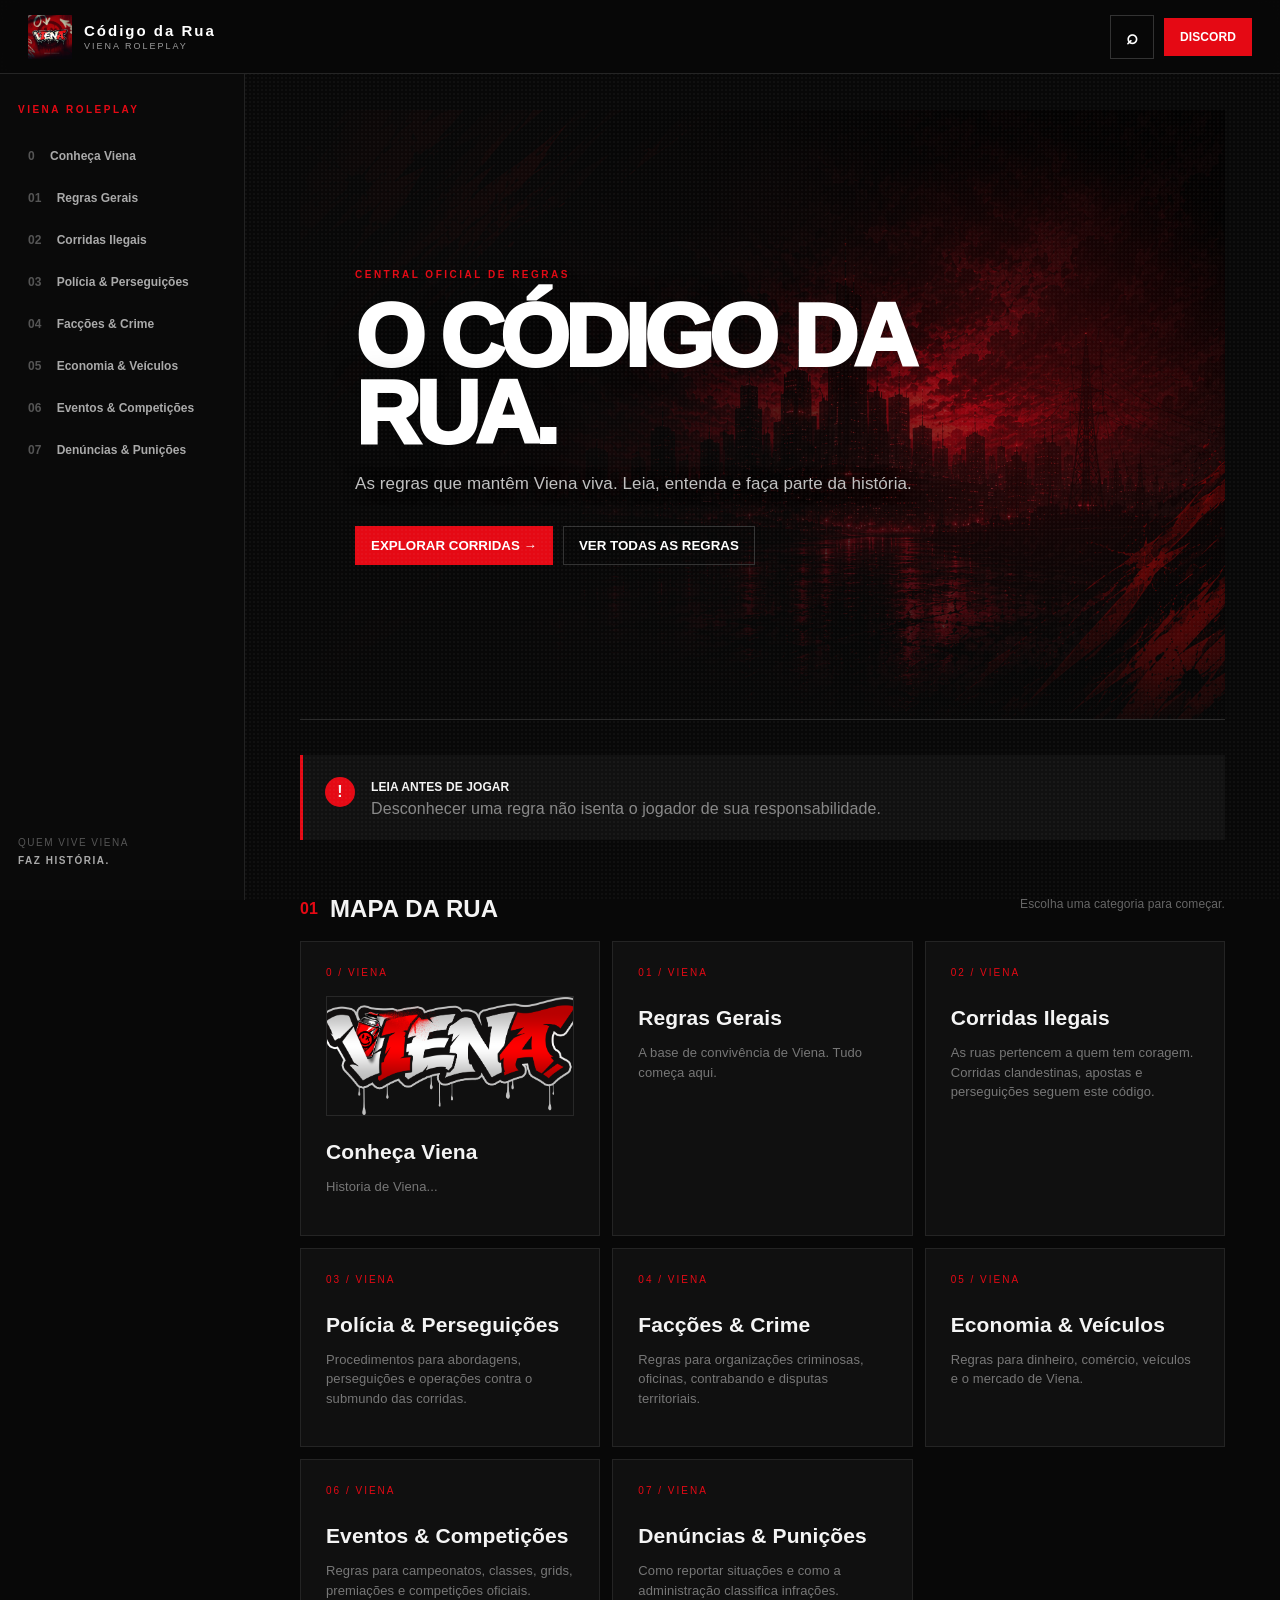
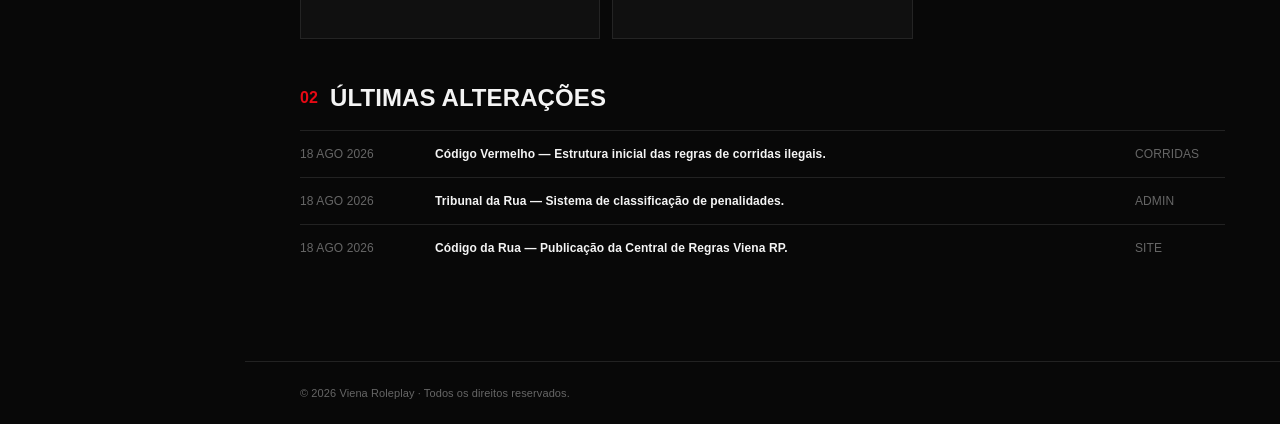
==== commit 112020a5: "Add files via upload" ====
--- a/index.html
+++ b/index.html
@@ -13,10 +13,15 @@
 
 <header class="topbar">
   <button class="mobile-menu" id="mobileMenu" type="button">☰</button>
+
   <a class="brand" href="#inicio" data-route="inicio">
     <img id="headerLogo" src="logo-viena.png" alt="Viena Roleplay">
-    <div><strong id="brandTitle">CÓDIGO DA RUA</strong><small id="brandSite">VIENA ROLEPLAY</small></div>
+    <div>
+      <strong id="brandTitle">CÓDIGO DA RUA</strong>
+      <small id="brandSite">VIENA ROLEPLAY</small>
+    </div>
   </a>
+
   <div class="top-actions">
     <button id="searchOpen" class="icon-btn" type="button">⌕</button>
     <a id="discordBtn" href="#" class="discord-btn" target="_blank" rel="noopener noreferrer">DISCORD</a>
@@ -26,43 +31,72 @@
 <aside class="sidebar" id="sidebar">
   <div class="side-label">VIENA ROLEPLAY</div>
   <nav id="nav"></nav>
-  <div class="side-footer">QUEM VIVE VIENA<br><strong>FAZ HISTÓRIA.</strong></div>
+  <div class="side-footer">
+    QUEM VIVE VIENA<br>
+    <strong>FAZ HISTÓRIA.</strong>
+  </div>
 </aside>
 
 <main class="content">
+
 <section id="inicio" class="page active">
   <div class="hero">
     <div class="hero-copy">
       <p class="eyebrow" id="heroEyebrow"></p>
       <h1 id="heroTitle"></h1>
       <p class="hero-text" id="heroText"></p>
+
       <div class="hero-actions">
-        <button class="primary" data-route="corridas" type="button">EXPLORAR CORRIDAS <span>→</span></button>
-        <button class="ghost" data-route="gerais" type="button">VER TODAS AS REGRAS</button>
+        <button class="primary" data-route="corridas" type="button">
+          EXPLORAR CORRIDAS <span>→</span>
+        </button>
+
+        <button class="ghost" data-route="gerais" type="button">
+          VER TODAS AS REGRAS
+        </button>
       </div>
     </div>
-    <div class="hero-art" id="heroArt"><img id="heroImage" alt=""></div>
+
+    <!-- Mantido para compatibilidade com o painel. A imagem real é aplicada
+         como fundo do hero pelo app.js/style.css. -->
+    <div class="hero-art" id="heroArt">
+      <img id="heroImage" alt="">
+    </div>
   </div>
 
   <div class="notice" id="notice">
     <div class="notice-icon">!</div>
-    <div><strong id="noticeTitle"></strong><p id="noticeText"></p></div>
+    <div>
+      <strong id="noticeTitle"></strong>
+      <p id="noticeText"></p>
+    </div>
   </div>
 
   <div class="section-head">
-    <div><span>01</span><h2>MAPA DA RUA</h2></div>
+    <div>
+      <span>01</span>
+      <h2>MAPA DA RUA</h2>
+    </div>
     <p>Escolha uma categoria para começar.</p>
   </div>
+
   <div class="category-grid" id="homeCategories"></div>
 
   <div class="updates" id="updatesWrap">
-    <div class="section-head"><div><span>02</span><h2>ÚLTIMAS ALTERAÇÕES</h2></div></div>
+    <div class="section-head">
+      <div>
+        <span>02</span>
+        <h2>ÚLTIMAS ALTERAÇÕES</h2>
+      </div>
+    </div>
     <div id="updatesList"></div>
   </div>
 </section>
 
 <section id="categoryPage" class="page">
-  <button class="back" data-route="inicio" type="button">← VOLTAR AO MAPA</button>
+  <button class="back" data-route="inicio" type="button">
+    ← VOLTAR AO MAPA
+  </button>
 
   <div class="category-title" id="categoryHero">
     <div class="category-title-content">
@@ -79,14 +113,24 @@
 </section>
 
 <section id="searchPage" class="page">
-  <button class="back" data-route="inicio" type="button">← VOLTAR</button>
+  <button class="back" data-route="inicio" type="button">
+    ← VOLTAR
+  </button>
+
   <div class="category-title search-title">
     <p class="eyebrow">PESQUISA</p>
     <h1>ENCONTRE A REGRA.</h1>
-    <input id="searchInput" class="big-search" placeholder="Digite: RDM, PIT, corrida, aposta..." autocomplete="off">
+    <input
+      id="searchInput"
+      class="big-search"
+      placeholder="Digite: RDM, PIT, corrida, aposta..."
+      autocomplete="off"
+    >
   </div>
+
   <div id="searchResults" class="search-results"></div>
 </section>
+
 </main>
 
 <footer id="footerText"></footer>
@@ -96,7 +140,13 @@
     <button id="searchClose" type="button">×</button>
     <p class="eyebrow">PESQUISA RÁPIDA</p>
     <h2>QUAL REGRA VOCÊ PROCURA?</h2>
-    <input id="overlaySearch" placeholder="Ex.: VDM, metagaming, PIT..." autocomplete="off">
+
+    <input
+      id="overlaySearch"
+      placeholder="Ex.: VDM, metagaming, PIT..."
+      autocomplete="off"
+    >
+
     <div id="overlayResults"></div>
   </div>
 </div>
--- a/style.css
+++ b/style.css
@@ -9,11 +9,24 @@
 }
 
 *{box-sizing:border-box}
-html{scroll-behavior:smooth;background:var(--bg)}
-html,body{margin:0;min-height:100%;background:var(--bg);color:var(--text);font-family:Arial,Helvetica,sans-serif;letter-spacing:.1px}
+
+html{
+  scroll-behavior:smooth;
+  background:var(--bg);
+}
+
+html,body{
+  margin:0;
+  min-height:100%;
+  background:var(--bg);
+  color:var(--text);
+  font-family:Arial,Helvetica,sans-serif;
+  letter-spacing:.1px;
+}
+
 body{overflow-x:hidden}
 
-/* O cursor antigo do app foi desativado. O app.js cria somente o cursor configurado no Admin. */
+/* CURSOR */
 html.viena-cursor-active,
 html.viena-cursor-active *,
 html.viena-cursor-active a,
@@ -21,40 +34,186 @@
 html.viena-cursor-active input,
 html.viena-cursor-active textarea,
 html.viena-cursor-active select,
-html.viena-cursor-active [role="button"]{cursor:none!important}
-#customCursor,#cursorDot{display:none!important}
-.viena-global-cursor,.viena-global-trail{pointer-events:none!important;user-select:none!important}
-
-.noise{position:fixed;inset:0;pointer-events:none;opacity:.035;background-image:radial-gradient(#fff 1px,transparent 1px);background-size:4px 4px;z-index:100}
-
-.topbar{position:fixed;top:0;left:0;right:0;height:74px;background:rgba(8,8,8,.92);backdrop-filter:blur(12px);border-bottom:1px solid #252525;display:flex;align-items:center;justify-content:space-between;padding:0 28px;z-index:500}
-.brand{display:flex;align-items:center;gap:12px;color:#fff;text-decoration:none}
-.brand img{width:44px;height:44px;object-fit:contain}
-.brand strong{display:block;font-size:15px;letter-spacing:2px}
-.brand small{display:block;color:var(--muted);font-size:9px;letter-spacing:2px;margin-top:2px}
-.top-actions{display:flex;gap:10px;align-items:center}
-.icon-btn,.discord-btn,.ghost,.primary,.back{border:1px solid #333;background:none;color:#fff;padding:11px 15px;font-weight:700;text-decoration:none}
-.icon-btn{font-size:20px;line-height:1}
-.discord-btn{background:var(--accent);border-color:var(--accent);font-size:12px}
+html.viena-cursor-active [role="button"]{
+  cursor:none!important;
+}
+
+#customCursor,
+#cursorDot{
+  display:none!important;
+}
+
+.viena-global-cursor,
+.viena-global-trail{
+  pointer-events:none!important;
+  user-select:none!important;
+}
+
+/* FUNDO */
+.noise{
+  position:fixed;
+  inset:0;
+  pointer-events:none;
+  opacity:.035;
+  background-image:radial-gradient(#fff 1px,transparent 1px);
+  background-size:4px 4px;
+  z-index:100;
+}
+
+/* TOPO */
+.topbar{
+  position:fixed;
+  top:0;
+  left:0;
+  right:0;
+  height:74px;
+  background:rgba(8,8,8,.92);
+  backdrop-filter:blur(12px);
+  border-bottom:1px solid #252525;
+  display:flex;
+  align-items:center;
+  justify-content:space-between;
+  padding:0 28px;
+  z-index:500;
+}
+
+.brand{
+  display:flex;
+  align-items:center;
+  gap:12px;
+  color:#fff;
+  text-decoration:none;
+}
+
+.brand img{
+  width:44px;
+  height:44px;
+  object-fit:contain;
+}
+
+.brand strong{
+  display:block;
+  font-size:15px;
+  letter-spacing:2px;
+}
+
+.brand small{
+  display:block;
+  color:var(--muted);
+  font-size:9px;
+  letter-spacing:2px;
+  margin-top:2px;
+}
+
+.top-actions{
+  display:flex;
+  gap:10px;
+  align-items:center;
+}
+
+.icon-btn,
+.discord-btn,
+.ghost,
+.primary,
+.back{
+  border:1px solid #333;
+  background:none;
+  color:#fff;
+  padding:11px 15px;
+  font-weight:700;
+  text-decoration:none;
+}
+
+.icon-btn{
+  font-size:20px;
+  line-height:1;
+}
+
+.discord-btn{
+  background:var(--accent);
+  border-color:var(--accent);
+  font-size:12px;
+}
+
 .mobile-menu{display:none}
 
-.sidebar{position:fixed;top:74px;bottom:0;left:0;width:245px;background:#0a0a0a;border-right:1px solid #222;padding:30px 18px;z-index:450}
-.side-label,.eyebrow{font-size:10px;letter-spacing:2.5px;color:var(--accent);font-weight:800}
-.sidebar nav{display:flex;flex-direction:column;gap:4px;margin-top:22px}
-.sidebar nav button{width:100%;background:none;border:0;color:#aaa;text-align:left;padding:12px 10px;font-size:12px;font-weight:700}
-.sidebar nav button span{color:#555;margin-right:12px}
-.sidebar nav button:hover,.sidebar nav button.active{color:#fff;background:#171717}
-.sidebar nav button.active span{color:var(--accent)}
-.side-footer{position:absolute;left:18px;bottom:30px;color:#555;font-size:10px;line-height:1.8;letter-spacing:1.5px}
+/* MENU */
+.sidebar{
+  position:fixed;
+  top:74px;
+  bottom:0;
+  left:0;
+  width:245px;
+  background:#0a0a0a;
+  border-right:1px solid #222;
+  padding:30px 18px;
+  z-index:450;
+}
+
+.side-label,
+.eyebrow{
+  font-size:10px;
+  letter-spacing:2.5px;
+  color:var(--accent);
+  font-weight:800;
+}
+
+.sidebar nav{
+  display:flex;
+  flex-direction:column;
+  gap:4px;
+  margin-top:22px;
+}
+
+.sidebar nav button{
+  width:100%;
+  background:none;
+  border:0;
+  color:#aaa;
+  text-align:left;
+  padding:12px 10px;
+  font-size:12px;
+  font-weight:700;
+}
+
+.sidebar nav button span{
+  color:#555;
+  margin-right:12px;
+}
+
+.sidebar nav button:hover,
+.sidebar nav button.active{
+  color:#fff;
+  background:#171717;
+}
+
+.sidebar nav button.active span{
+  color:var(--accent);
+}
+
+.side-footer{
+  position:absolute;
+  left:18px;
+  bottom:30px;
+  color:#555;
+  font-size:10px;
+  line-height:1.8;
+  letter-spacing:1.5px;
+}
+
 .side-footer strong{color:#aaa}
 
-.content{margin-left:245px;padding:110px 55px 90px;max-width:1650px}
-.page{display:none}.page.active{display:block}
-
-/* =========================================================
-   HOME / HERO
-   A imagem do Admin ocupa TODO o hero como fundo, com degradê.
-   ========================================================= */
+/* CONTEÚDO */
+.content{
+  margin-left:245px;
+  padding:110px 55px 90px;
+  max-width:1650px;
+}
+
+.page{display:none}
+.page.active{display:block}
+
+/* HERO */
 .hero{
   --hero-image:none;
   position:relative;
@@ -69,6 +228,7 @@
   isolation:isolate;
   background:#080808;
 }
+
 .hero::before{
   content:"";
   position:absolute;
@@ -80,59 +240,614 @@
   background-repeat:no-repeat;
   transform:scale(1.01);
 }
+
 .hero::after{
   content:"";
   position:absolute;
   inset:0;
   z-index:-2;
   pointer-events:none;
+
   background:
-    linear-gradient(90deg,rgba(8,8,8,.98) 0%,rgba(8,8,8,.94) 25%,rgba(8,8,8,.72) 48%,rgba(8,8,8,.30) 72%,rgba(8,8,8,.16) 100%),
-    linear-gradient(180deg,rgba(8,8,8,.12) 0%,rgba(8,8,8,.08) 48%,rgba(8,8,8,.82) 100%),
-    radial-gradient(circle at 78% 48%,rgba(229,9,20,.28),transparent 34%);
-}
-.hero.has-image{border-color:#2b2b2b}
-.hero-copy{position:relative;z-index:3;max-width:760px}
-.hero h1{font-size:clamp(52px,7vw,105px);line-height:.86;margin:18px 0;font-weight:1000;letter-spacing:-5px;color:#fff;text-shadow:0 4px 30px rgba(0,0,0,.35)}
-.hero-text{color:#c0c0c0;font-size:17px;line-height:1.7;max-width:680px;text-shadow:0 2px 15px #000}
-.hero-actions{display:flex;gap:10px;margin-top:28px;flex-wrap:wrap}
-.primary{background:var(--accent);border-color:var(--accent)}
-.ghost:hover,.back:hover{border-color:var(--accent);color:#fff}
-.hero-art{display:none!important}
-
-.notice{display:flex;gap:16px;padding:22px;margin:35px 0;background:#111;border-left:3px solid var(--accent)}
-.notice strong{font-size:12px}.notice p{margin:5px 0 0;color:#888}.notice-icon{width:30px;height:30px;flex:0 0 30px;border-radius:50%;background:var(--accent);display:grid;place-items:center;font-weight:900}
-.section-head{display:flex;justify-content:space-between;align-items:end;margin:45px 0 18px}
-.section-head>div{display:flex;align-items:center;gap:12px}.section-head span{color:var(--accent);font-weight:900}.section-head h2{margin:0;font-size:24px}.section-head p{color:#666;font-size:12px}
-.category-grid{display:grid;grid-template-columns:repeat(3,1fr);gap:12px}
-.cat-card{background:#101010;border:1px solid #242424;padding:25px;min-height:170px;transition:.2s}
-.cat-card:hover{transform:translateY(-3px);border-color:var(--accent)}
-.cat-card .num{font-size:10px;color:var(--accent);letter-spacing:2px}.cat-card h3{font-size:21px;margin:28px 0 8px}.cat-card p{color:#777;line-height:1.5;font-size:13px}
-.card-image-wrap{height:120px;margin:18px 0 -4px;overflow:hidden;border:1px solid #282828}.card-image{width:100%;height:100%;object-fit:cover;display:block}
-.update{display:grid;grid-template-columns:120px 1fr 90px;gap:15px;border-top:1px solid #222;padding:16px 0;font-size:12px}.update time,.update span{color:#666}
-
-/* =========================================================
-   CATEGORIA — imagem também pode ocupar a capa inteira
-   ========================================================= */
-.category-title{position:relative;min-height:420px;margin:0 -55px;padding:55px;display:flex;align-items:center;overflow:hidden;border-bottom:1px solid #222;background:#080808;isolation:isolate}
-.category-title::before{content:"";position:absolute;inset:0;z-index:-3;background-image:var(--category-image);background-size:cover;background-position:center;background-repeat:no-repeat;opacity:0;transition:opacity .25s ease}
-.category-title::after{content:"";position:absolute;inset:0;z-index:-2;background:linear-gradient(90deg,#080808 0%,rgba(8,8,8,.94) 22%,rgba(8,8,8,.68) 48%,rgba(8,8,8,.25) 78%,rgba(8,8,8,.12) 100%),linear-gradient(to bottom,rgba(8,8,8,.08),transparent 40%,rgba(8,8,8,.88) 100%);pointer-events:none}
-.category-title.has-image::before{opacity:1}
-.category-title-content{position:relative;z-index:2;max-width:1000px;padding-top:15px}
-.category-title h1{font-size:clamp(48px,7vw,100px);margin:12px 0 10px;letter-spacing:-5px;line-height:.92}.category-title>p:last-of-type{color:#aaa;max-width:850px;line-height:1.6;font-size:17px}.back{margin-bottom:20px;font-size:11px}
-
-.rule-layout{display:grid;grid-template-columns:1fr 300px;gap:30px;margin-top:35px}.rule{border-bottom:1px solid #222;padding:0 0 25px;margin-bottom:25px}.rule-top{display:grid;grid-template-columns:85px 1fr;gap:15px}.rule-num{font-size:12px;color:var(--accent);font-weight:900}.rule h3{margin:0 0 9px;font-size:20px}.rule p{color:#aaa;line-height:1.7;margin:0 0 12px}.tag{font-size:9px;border:1px solid #333;padding:5px 8px;color:#777}.rule-image{max-width:100%;max-height:300px;margin-top:15px;border:1px solid #2a2a2a}.rule-toc{position:sticky;top:100px;align-self:start;background:#101010;padding:20px}.rule-toc strong{font-size:10px;color:var(--accent);letter-spacing:2px}.rule-toc button{display:block;width:100%;background:none;border:0;border-bottom:1px solid #222;color:#888;text-align:left;padding:10px 0;font-size:11px}.rule-toc button:hover{color:#fff}
-
-.big-search{width:100%;max-width:850px;background:#111;border:1px solid #333;color:#fff;padding:18px;font-size:17px;outline:none}.big-search:focus{border-color:var(--accent)}
-.search-title{display:block;min-height:0;padding-top:25px;padding-bottom:45px}.search-results{margin-top:25px}.result{border-bottom:1px solid #222;padding:18px 0}.result small{color:var(--accent)}.result h3{margin:6px 0}.result p{color:#888;margin:0;line-height:1.5}
-.search-overlay{display:none;position:fixed;inset:0;background:rgba(0,0,0,.8);z-index:900;padding:10vh 20px}.search-overlay.open{display:block}.search-modal{max-width:800px;margin:auto;background:#101010;border:1px solid #333;padding:35px;position:relative}.search-modal>button{position:absolute;right:18px;top:15px;background:none;border:0;color:#fff;font-size:28px}.search-modal h2{font-size:35px;margin:12px 0 25px}.search-modal input{width:100%;padding:15px;background:#080808;border:1px solid #333;color:#fff;outline:none}.search-modal input:focus{border-color:var(--accent)}
-footer{position:relative;margin-left:245px;border-top:1px solid #222;padding:25px 55px;color:#666;font-size:11px}.load-error{position:fixed;bottom:0;left:0;right:0;background:#e50914;color:#fff;padding:12px;text-align:center;z-index:99999}
-
-@media(max-width:1100px){.content{padding-left:35px;padding-right:35px}.hero{padding-left:35px;padding-right:35px}.category-title{margin-left:-35px;margin-right:-35px;padding-left:35px;padding-right:35px}.category-grid{grid-template-columns:repeat(2,1fr)}}
+    linear-gradient(
+      90deg,
+      rgba(8,8,8,.98) 0%,
+      rgba(8,8,8,.94) 25%,
+      rgba(8,8,8,.72) 48%,
+      rgba(8,8,8,.30) 72%,
+      rgba(8,8,8,.16) 100%
+    ),
+    linear-gradient(
+      180deg,
+      rgba(8,8,8,.12) 0%,
+      rgba(8,8,8,.08) 48%,
+      rgba(8,8,8,.82) 100%
+    ),
+    radial-gradient(
+      circle at 78% 48%,
+      rgba(229,9,20,.28),
+      transparent 34%
+    );
+}
+
+.hero.has-image{
+  border-color:#2b2b2b;
+}
+
+.hero-copy{
+  position:relative;
+  z-index:3;
+  max-width:760px;
+}
+
+.hero h1{
+  font-size:clamp(52px,7vw,105px);
+  line-height:.86;
+  margin:18px 0;
+  font-weight:1000;
+  letter-spacing:-5px;
+  color:#fff;
+  text-shadow:0 4px 30px rgba(0,0,0,.35);
+}
+
+.hero-text{
+  color:#c0c0c0;
+  font-size:17px;
+  line-height:1.7;
+  max-width:680px;
+  text-shadow:0 2px 15px #000;
+}
+
+.hero-actions{
+  display:flex;
+  gap:10px;
+  margin-top:28px;
+  flex-wrap:wrap;
+}
+
+.primary{
+  background:var(--accent);
+  border-color:var(--accent);
+}
+
+.ghost:hover,
+.back:hover{
+  border-color:var(--accent);
+  color:#fff;
+}
+
+/* O elemento antigo fica oculto porque a imagem é fundo */
+.hero-art{
+  display:none!important;
+}
+
+.notice{
+  display:flex;
+  gap:16px;
+  padding:22px;
+  margin:35px 0;
+  background:#111;
+  border-left:3px solid var(--accent);
+}
+
+.notice strong{font-size:12px}
+
+.notice p{
+  margin:5px 0 0;
+  color:#888;
+}
+
+.notice-icon{
+  width:30px;
+  height:30px;
+  flex:0 0 30px;
+  border-radius:50%;
+  background:var(--accent);
+  display:grid;
+  place-items:center;
+  font-weight:900;
+}
+
+.section-head{
+  display:flex;
+  justify-content:space-between;
+  align-items:end;
+  margin:45px 0 18px;
+}
+
+.section-head>div{
+  display:flex;
+  align-items:center;
+  gap:12px;
+}
+
+.section-head span{
+  color:var(--accent);
+  font-weight:900;
+}
+
+.section-head h2{
+  margin:0;
+  font-size:24px;
+}
+
+.section-head p{
+  color:#666;
+  font-size:12px;
+}
+
+.category-grid{
+  display:grid;
+  grid-template-columns:repeat(3,1fr);
+  gap:12px;
+}
+
+.cat-card{
+  background:#101010;
+  border:1px solid #242424;
+  padding:25px;
+  min-height:170px;
+  transition:.2s;
+}
+
+.cat-card:hover{
+  transform:translateY(-3px);
+  border-color:var(--accent);
+}
+
+.cat-card .num{
+  font-size:10px;
+  color:var(--accent);
+  letter-spacing:2px;
+}
+
+.cat-card h3{
+  font-size:21px;
+  margin:28px 0 8px;
+}
+
+.cat-card p{
+  color:#777;
+  line-height:1.5;
+  font-size:13px;
+}
+
+.card-image-wrap{
+  height:120px;
+  margin:18px 0 -4px;
+  overflow:hidden;
+  border:1px solid #282828;
+}
+
+.card-image{
+  width:100%;
+  height:100%;
+  object-fit:cover;
+  display:block;
+}
+
+.update{
+  display:grid;
+  grid-template-columns:120px 1fr 90px;
+  gap:15px;
+  border-top:1px solid #222;
+  padding:16px 0;
+  font-size:12px;
+}
+
+.update time,
+.update span{
+  color:#666;
+}
+
+/* CATEGORIA */
+.category-title{
+  position:relative;
+  min-height:420px;
+  margin:0 -55px;
+  padding:55px;
+  display:flex;
+  align-items:center;
+  overflow:hidden;
+  border-bottom:1px solid #222;
+  background:#080808;
+  isolation:isolate;
+}
+
+.category-title::before{
+  content:"";
+  position:absolute;
+  inset:0;
+  z-index:-3;
+  background-image:var(--category-image);
+  background-size:cover;
+  background-position:center;
+  background-repeat:no-repeat;
+  opacity:0;
+  transition:opacity .25s ease;
+}
+
+.category-title::after{
+  content:"";
+  position:absolute;
+  inset:0;
+  z-index:-2;
+  background:
+    linear-gradient(
+      90deg,
+      #080808 0%,
+      rgba(8,8,8,.94) 22%,
+      rgba(8,8,8,.68) 48%,
+      rgba(8,8,8,.25) 78%,
+      rgba(8,8,8,.12) 100%
+    ),
+    linear-gradient(
+      to bottom,
+      rgba(8,8,8,.08),
+      transparent 40%,
+      rgba(8,8,8,.88) 100%
+    );
+  pointer-events:none;
+}
+
+.category-title.has-image::before{
+  opacity:1;
+}
+
+.category-title-content{
+  position:relative;
+  z-index:2;
+  max-width:1000px;
+  padding-top:15px;
+}
+
+.category-title h1{
+  font-size:clamp(48px,7vw,100px);
+  margin:12px 0 10px;
+  letter-spacing:-5px;
+  line-height:.92;
+}
+
+.category-title>p:last-of-type{
+  color:#aaa;
+  max-width:850px;
+  line-height:1.6;
+  font-size:17px;
+}
+
+.back{
+  margin-bottom:20px;
+  font-size:11px;
+}
+
+/* REGRAS */
+.rule-layout{
+  display:grid;
+  grid-template-columns:1fr 300px;
+  gap:30px;
+  margin-top:35px;
+}
+
+.rule{
+  border-bottom:1px solid #222;
+  padding:0 0 25px;
+  margin-bottom:25px;
+}
+
+.rule-top{
+  display:grid;
+  grid-template-columns:85px 1fr;
+  gap:15px;
+}
+
+.rule-num{
+  font-size:12px;
+  color:var(--accent);
+  font-weight:900;
+}
+
+.rule h3{
+  margin:0 0 9px;
+  font-size:20px;
+}
+
+.rule p{
+  color:#aaa;
+  line-height:1.7;
+  margin:0 0 12px;
+  white-space:pre-line;
+}
+
+.tag{
+  font-size:9px;
+  border:1px solid #333;
+  padding:5px 8px;
+  color:#777;
+}
+
+.rule-image{
+  max-width:100%;
+  max-height:300px;
+  margin-top:15px;
+  border:1px solid #2a2a2a;
+}
+
+.rule-toc{
+  position:sticky;
+  top:100px;
+  align-self:start;
+  background:#101010;
+  padding:20px;
+}
+
+.rule-toc strong{
+  font-size:10px;
+  color:var(--accent);
+  letter-spacing:2px;
+}
+
+.rule-toc button{
+  display:block;
+  width:100%;
+  background:none;
+  border:0;
+  border-bottom:1px solid #222;
+  color:#888;
+  text-align:left;
+  padding:10px 0;
+  font-size:11px;
+}
+
+.rule-toc button:hover{
+  color:#fff;
+}
+
+/* PESQUISA */
+.big-search{
+  width:100%;
+  max-width:850px;
+  background:#111;
+  border:1px solid #333;
+  color:#fff;
+  padding:18px;
+  font-size:17px;
+  outline:none;
+}
+
+.big-search:focus{
+  border-color:var(--accent);
+}
+
+.search-title{
+  display:block;
+  min-height:0;
+  padding-top:25px;
+  padding-bottom:45px;
+}
+
+.search-results{
+  margin-top:25px;
+}
+
+.result{
+  border-bottom:1px solid #222;
+  padding:18px 0;
+}
+
+.result small{
+  color:var(--accent);
+}
+
+.result h3{
+  margin:6px 0;
+}
+
+.result p{
+  color:#888;
+  margin:0;
+  line-height:1.5;
+}
+
+.search-overlay{
+  display:none;
+  position:fixed;
+  inset:0;
+  background:rgba(0,0,0,.8);
+  z-index:900;
+  padding:10vh 20px;
+}
+
+.search-overlay.open{
+  display:block;
+}
+
+.search-modal{
+  max-width:800px;
+  margin:auto;
+  background:#101010;
+  border:1px solid #333;
+  padding:35px;
+  position:relative;
+}
+
+.search-modal>button{
+  position:absolute;
+  right:18px;
+  top:15px;
+  background:none;
+  border:0;
+  color:#fff;
+  font-size:28px;
+}
+
+.search-modal h2{
+  font-size:35px;
+  margin:12px 0 25px;
+}
+
+.search-modal input{
+  width:100%;
+  padding:15px;
+  background:#080808;
+  border:1px solid #333;
+  color:#fff;
+  outline:none;
+}
+
+.search-modal input:focus{
+  border-color:var(--accent);
+}
+
+footer{
+  position:relative;
+  margin-left:245px;
+  border-top:1px solid #222;
+  padding:25px 55px;
+  color:#666;
+  font-size:11px;
+}
+
+.load-error{
+  position:fixed;
+  bottom:0;
+  left:0;
+  right:0;
+  background:#e50914;
+  color:#fff;
+  padding:12px;
+  text-align:center;
+  z-index:99999;
+}
+
+/* RESPONSIVO */
+@media(max-width:1100px){
+  .content{
+    padding-left:35px;
+    padding-right:35px;
+  }
+
+  .hero{
+    padding-left:35px;
+    padding-right:35px;
+  }
+
+  .category-title{
+    margin-left:-35px;
+    margin-right:-35px;
+    padding-left:35px;
+    padding-right:35px;
+  }
+
+  .category-grid{
+    grid-template-columns:repeat(2,1fr);
+  }
+}
+
 @media(max-width:900px){
-  html,body{cursor:auto!important}.viena-global-cursor,.viena-global-trail{display:none!important}
-  .mobile-menu{display:block;background:#111;border:1px solid #333;color:#fff;font-size:20px;padding:7px 10px}
-  .topbar{padding:0 15px}.brand{margin-right:auto}.top-actions .discord-btn{display:none}
-  .sidebar{transform:translateX(-100%);transition:.2s}.sidebar.open{transform:none}
-  .content{margin-left:0;padding:100px 20px 70px}.hero{min-height:540px;padding:50px 25px}.hero::after{background:linear-gradient(90deg,rgba(8,8,8,.98),rgba(8,8,8,.72)),linear-gradient(180deg,rgba(8,8,8,.1),rgba(8,8,8,.85))}.hero h1{letter-spacing:-3px}.category-grid{grid-template-columns:1fr}.rule-layout{grid-template-columns:1fr}.rule-toc{display:none}.section-head{display:block}.section-head p{margin-top:8px}.update{grid-template-columns:1fr}.category-title{margin:0 -20px;padding:45px 20px;min-height:380px}.category-title h1{font-size:52px;letter-spacing:-3px}footer{margin-left:0;padding:20px}
-}
+  html,body{
+    cursor:auto!important;
+  }
+
+  .viena-global-cursor,
+  .viena-global-trail{
+    display:none!important;
+  }
+
+  .mobile-menu{
+    display:block;
+    background:#111;
+    border:1px solid #333;
+    color:#fff;
+    font-size:20px;
+    padding:7px 10px;
+  }
+
+  .topbar{
+    padding:0 15px;
+  }
+
+  .brand{
+    margin-right:auto;
+  }
+
+  .top-actions .discord-btn{
+    display:none;
+  }
+
+  .sidebar{
+    transform:translateX(-100%);
+    transition:.2s;
+  }
+
+  .sidebar.open{
+    transform:none;
+  }
+
+  .content{
+    margin-left:0;
+    padding:100px 20px 70px;
+  }
+
+  .hero{
+    min-height:540px;
+    padding:50px 25px;
+  }
+
+  .hero::after{
+    background:
+      linear-gradient(
+        90deg,
+        rgba(8,8,8,.98),
+        rgba(8,8,8,.72)
+      ),
+      linear-gradient(
+        180deg,
+        rgba(8,8,8,.1),
+        rgba(8,8,8,.85)
+      );
+  }
+
+  .hero h1{
+    letter-spacing:-3px;
+  }
+
+  .category-grid{
+    grid-template-columns:1fr;
+  }
+
+  .rule-layout{
+    grid-template-columns:1fr;
+  }
+
+  .rule-toc{
+    display:none;
+  }
+
+  .section-head{
+    display:block;
+  }
+
+  .section-head p{
+    margin-top:8px;
+  }
+
+  .update{
+    grid-template-columns:1fr;
+  }
+
+  .category-title{
+    margin:0 -20px;
+    padding:45px 20px;
+    min-height:380px;
+  }
+
+  .category-title h1{
+    font-size:52px;
+    letter-spacing:-3px;
+  }
+
+  footer{
+    margin-left:0;
+    padding:20px;
+  }
+}
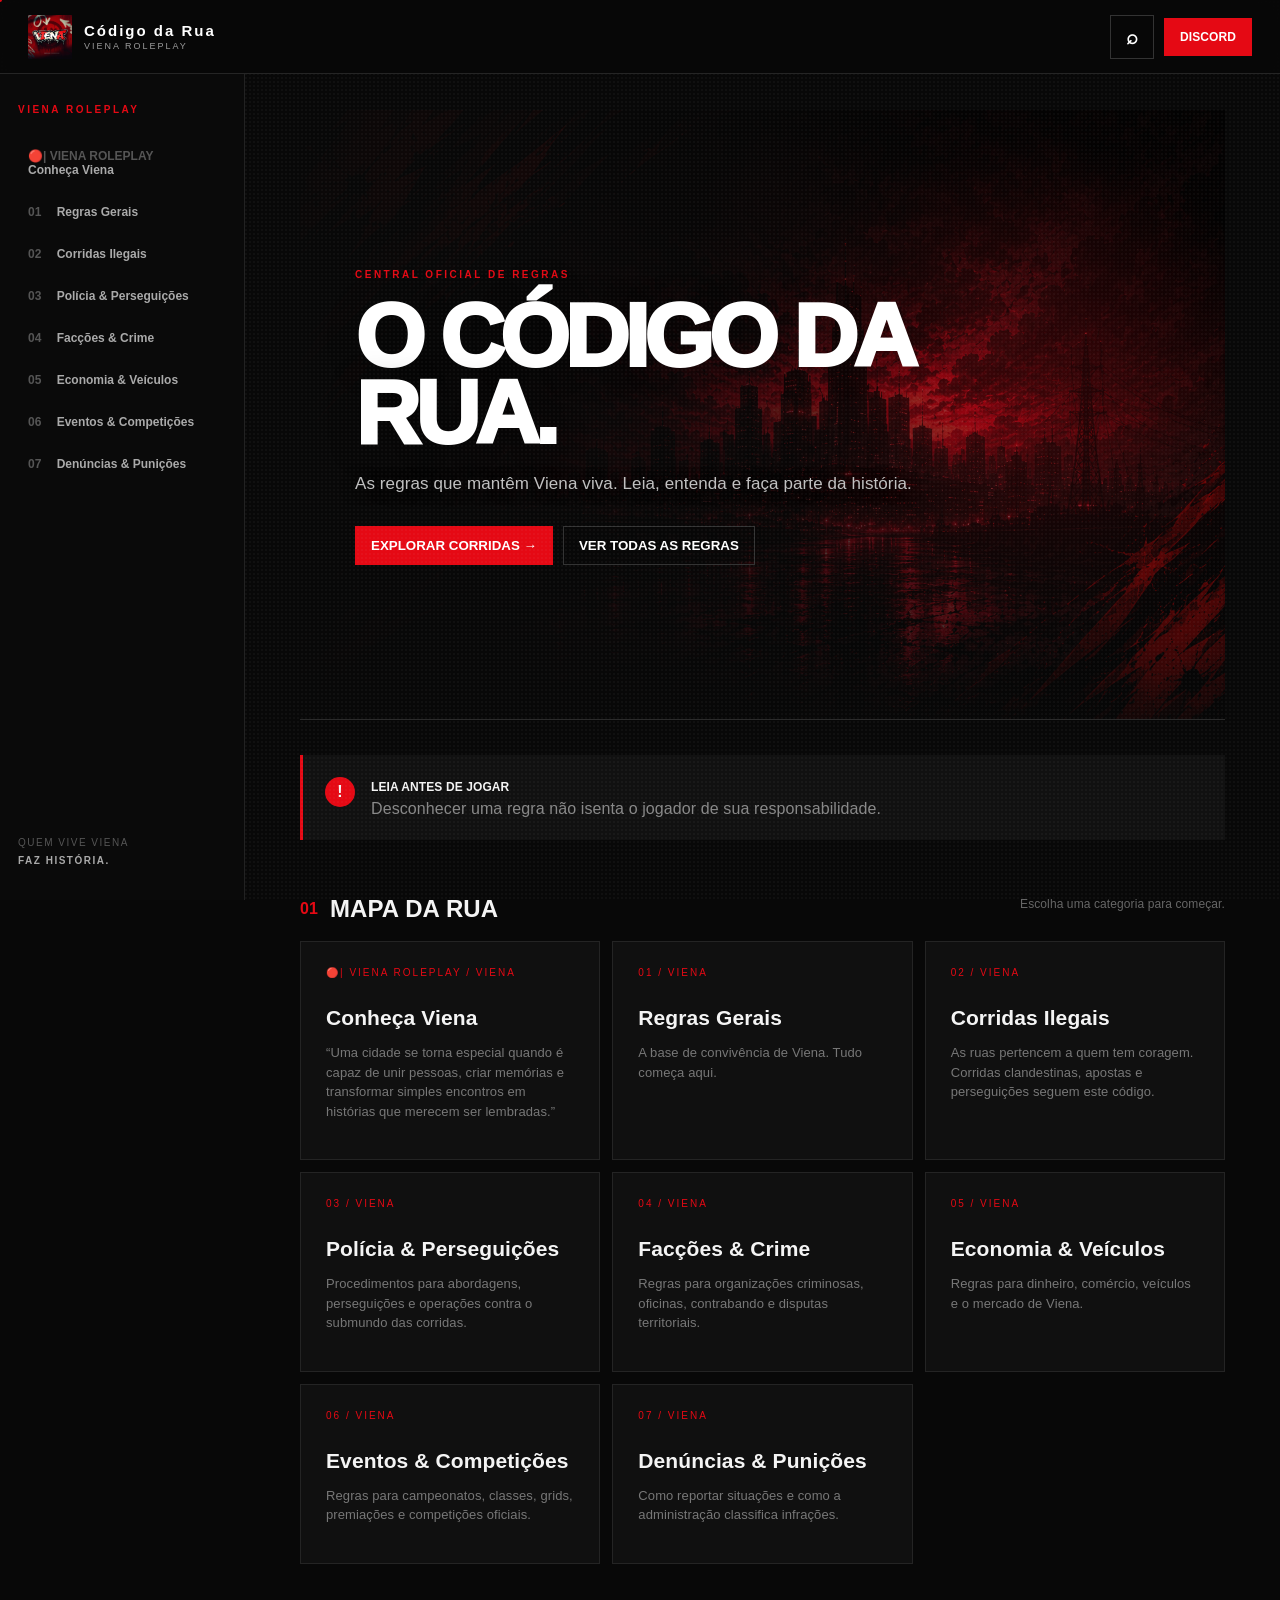
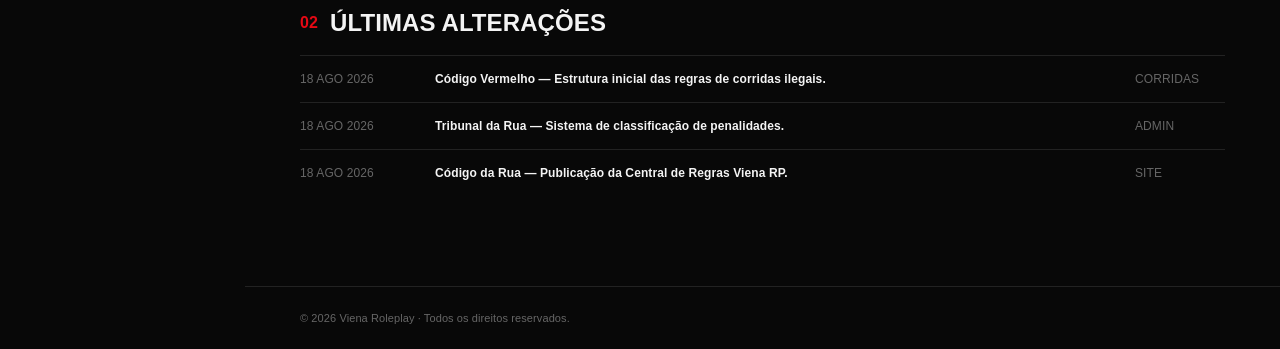
==== commit 5d382071: "Add files via upload" ====
--- a/index.html
+++ b/index.html
@@ -1,156 +1,148 @@
 <!DOCTYPE html>
 <html lang="pt-BR">
 <head>
-<meta charset="UTF-8">
-<meta name="viewport" content="width=device-width, initial-scale=1.0">
-<meta name="description" content="Central oficial de regras da Viena Roleplay">
-<link id="favicon" rel="icon" href="logo-viena.png">
-<title>Viena RP — Código da Rua</title>
-<link rel="stylesheet" href="style.css">
+  <meta charset="UTF-8">
+  <meta name="viewport" content="width=device-width, initial-scale=1.0">
+  <meta name="description" content="Central oficial de regras da Viena Roleplay">
+  <link id="favicon" rel="icon" href="logo-viena.png">
+  <title>Viena RP — Código da Rua</title>
+  <link rel="stylesheet" href="style.css">
 </head>
+
 <body>
-<div class="noise"></div>
+  <div class="noise"></div>
+  <div class="falling-letters" id="fallingLetters" aria-hidden="true"></div>
 
-<header class="topbar">
-  <button class="mobile-menu" id="mobileMenu" type="button">☰</button>
+  <!-- Cursor personalizado -->
+  <div class="custom-cursor" id="customCursor" aria-hidden="true"></div>
+  <div class="cursor-dot" id="cursorDot" aria-hidden="true"></div>
 
-  <a class="brand" href="#inicio" data-route="inicio">
-    <img id="headerLogo" src="logo-viena.png" alt="Viena Roleplay">
-    <div>
-      <strong id="brandTitle">CÓDIGO DA RUA</strong>
-      <small id="brandSite">VIENA ROLEPLAY</small>
+  <header class="topbar">
+    <button class="mobile-menu" id="mobileMenu" type="button" aria-label="Abrir menu">☰</button>
+
+    <a class="brand" href="#inicio" data-route="inicio">
+      <img id="headerLogo" src="logo-viena.png" alt="Viena Roleplay">
+      <div>
+        <strong id="brandTitle">CÓDIGO DA RUA</strong>
+        <small id="brandSite">VIENA ROLEPLAY</small>
+      </div>
+    </a>
+
+    <div class="top-actions">
+      <button id="searchOpen" class="icon-btn" type="button" aria-label="Pesquisar">⌕</button>
+      <a id="discordBtn" href="#" class="discord-btn" target="_blank" rel="noopener noreferrer">DISCORD</a>
     </div>
-  </a>
+  </header>
 
-  <div class="top-actions">
-    <button id="searchOpen" class="icon-btn" type="button">⌕</button>
-    <a id="discordBtn" href="#" class="discord-btn" target="_blank" rel="noopener noreferrer">DISCORD</a>
-  </div>
-</header>
+  <aside class="sidebar" id="sidebar">
+    <div class="side-label">VIENA ROLEPLAY</div>
+    <nav id="nav"></nav>
+    <div class="side-footer">QUEM VIVE VIENA<br><strong>FAZ HISTÓRIA.</strong></div>
+  </aside>
 
-<aside class="sidebar" id="sidebar">
-  <div class="side-label">VIENA ROLEPLAY</div>
-  <nav id="nav"></nav>
-  <div class="side-footer">
-    QUEM VIVE VIENA<br>
-    <strong>FAZ HISTÓRIA.</strong>
-  </div>
-</aside>
+  <main class="content">
+    <section id="inicio" class="page active">
+      <div class="hero">
+        <div class="hero-copy">
+          <p class="eyebrow" id="heroEyebrow"></p>
+          <h1 id="heroTitle"></h1>
+          <p class="hero-text" id="heroText"></p>
 
-<main class="content">
+          <div class="hero-actions">
+            <button class="primary" data-route="corridas" type="button">
+              EXPLORAR CORRIDAS <span>→</span>
+            </button>
+            <button class="ghost" data-route="gerais" type="button">
+              VER TODAS AS REGRAS
+            </button>
+          </div>
+        </div>
 
-<section id="inicio" class="page active">
-  <div class="hero">
-    <div class="hero-copy">
-      <p class="eyebrow" id="heroEyebrow"></p>
-      <h1 id="heroTitle"></h1>
-      <p class="hero-text" id="heroText"></p>
+        <!-- Mantido apenas por compatibilidade. A imagem fica como fundo da capa. -->
+        <div class="hero-art" id="heroArt">
+          <img id="heroImage" alt="">
+        </div>
+      </div>
 
-      <div class="hero-actions">
-        <button class="primary" data-route="corridas" type="button">
-          EXPLORAR CORRIDAS <span>→</span>
-        </button>
+      <div class="notice" id="notice">
+        <div class="notice-icon">!</div>
+        <div>
+          <strong id="noticeTitle"></strong>
+          <p id="noticeText"></p>
+        </div>
+      </div>
 
-        <button class="ghost" data-route="gerais" type="button">
-          VER TODAS AS REGRAS
-        </button>
+      <div class="section-head">
+        <div>
+          <span>01</span>
+          <h2>MAPA DA RUA</h2>
+        </div>
+        <p>Escolha uma categoria para começar.</p>
       </div>
-    </div>
 
-    <!-- Mantido para compatibilidade com o painel. A imagem real é aplicada
-         como fundo do hero pelo app.js/style.css. -->
-    <div class="hero-art" id="heroArt">
-      <img id="heroImage" alt="">
+      <div class="category-grid" id="homeCategories"></div>
+
+      <div class="updates" id="updatesWrap">
+        <div class="section-head">
+          <div>
+            <span>02</span>
+            <h2>ÚLTIMAS ALTERAÇÕES</h2>
+          </div>
+        </div>
+        <div id="updatesList"></div>
+      </div>
+    </section>
+
+    <section id="categoryPage" class="page">
+      <button class="back" data-route="inicio" type="button">← VOLTAR AO MAPA</button>
+
+      <div class="category-title" id="categoryHero">
+        <div class="category-title-content">
+          <p class="eyebrow" id="catCode"></p>
+          <h1 id="catTitle"></h1>
+          <p id="catDesc"></p>
+        </div>
+      </div>
+
+      <div class="rule-layout">
+        <div class="rule-list" id="ruleList"></div>
+        <aside class="rule-toc" id="ruleToc"></aside>
+      </div>
+
+      <!-- Navegação entre categorias -->
+      <div class="category-navigation" id="categoryNavigation"></div>
+    </section>
+
+    <section id="searchPage" class="page">
+      <button class="back" data-route="inicio" type="button">← VOLTAR</button>
+
+      <div class="category-title search-title">
+        <p class="eyebrow">PESQUISA</p>
+        <h1>ENCONTRE A REGRA.</h1>
+        <input
+          id="searchInput"
+          class="big-search"
+          placeholder="Digite: RDM, PIT, corrida, aposta..."
+          autocomplete="off"
+        >
+      </div>
+
+      <div id="searchResults" class="search-results"></div>
+    </section>
+  </main>
+
+  <footer id="footerText"></footer>
+
+  <div class="search-overlay" id="searchOverlay">
+    <div class="search-modal">
+      <button id="searchClose" type="button" aria-label="Fechar">×</button>
+      <p class="eyebrow">PESQUISA RÁPIDA</p>
+      <h2>QUAL REGRA VOCÊ PROCURA?</h2>
+      <input id="overlaySearch" placeholder="Ex.: VDM, metagaming, PIT..." autocomplete="off">
+      <div id="overlayResults"></div>
     </div>
   </div>
 
-  <div class="notice" id="notice">
-    <div class="notice-icon">!</div>
-    <div>
-      <strong id="noticeTitle"></strong>
-      <p id="noticeText"></p>
-    </div>
-  </div>
-
-  <div class="section-head">
-    <div>
-      <span>01</span>
-      <h2>MAPA DA RUA</h2>
-    </div>
-    <p>Escolha uma categoria para começar.</p>
-  </div>
-
-  <div class="category-grid" id="homeCategories"></div>
-
-  <div class="updates" id="updatesWrap">
-    <div class="section-head">
-      <div>
-        <span>02</span>
-        <h2>ÚLTIMAS ALTERAÇÕES</h2>
-      </div>
-    </div>
-    <div id="updatesList"></div>
-  </div>
-</section>
-
-<section id="categoryPage" class="page">
-  <button class="back" data-route="inicio" type="button">
-    ← VOLTAR AO MAPA
-  </button>
-
-  <div class="category-title" id="categoryHero">
-    <div class="category-title-content">
-      <p class="eyebrow" id="catCode"></p>
-      <h1 id="catTitle"></h1>
-      <p id="catDesc"></p>
-    </div>
-  </div>
-
-  <div class="rule-layout">
-    <div class="rule-list" id="ruleList"></div>
-    <aside class="rule-toc" id="ruleToc"></aside>
-  </div>
-</section>
-
-<section id="searchPage" class="page">
-  <button class="back" data-route="inicio" type="button">
-    ← VOLTAR
-  </button>
-
-  <div class="category-title search-title">
-    <p class="eyebrow">PESQUISA</p>
-    <h1>ENCONTRE A REGRA.</h1>
-    <input
-      id="searchInput"
-      class="big-search"
-      placeholder="Digite: RDM, PIT, corrida, aposta..."
-      autocomplete="off"
-    >
-  </div>
-
-  <div id="searchResults" class="search-results"></div>
-</section>
-
-</main>
-
-<footer id="footerText"></footer>
-
-<div class="search-overlay" id="searchOverlay">
-  <div class="search-modal">
-    <button id="searchClose" type="button">×</button>
-    <p class="eyebrow">PESQUISA RÁPIDA</p>
-    <h2>QUAL REGRA VOCÊ PROCURA?</h2>
-
-    <input
-      id="overlaySearch"
-      placeholder="Ex.: VDM, metagaming, PIT..."
-      autocomplete="off"
-    >
-
-    <div id="overlayResults"></div>
-  </div>
-</div>
-
-<script src="app.js"></script>
+  <script src="app.js"></script>
 </body>
 </html>
--- a/style.css
+++ b/style.css
@@ -8,14 +8,17 @@
   --bg:#080808;
 }
 
-*{box-sizing:border-box}
+*{
+  box-sizing:border-box;
+}
 
 html{
   scroll-behavior:smooth;
   background:var(--bg);
 }
 
-html,body{
+html,
+body{
   margin:0;
   min-height:100%;
   background:var(--bg);
@@ -24,9 +27,14 @@
   letter-spacing:.1px;
 }
 
-body{overflow-x:hidden}
-
-/* CURSOR */
+body{
+  overflow-x:hidden;
+}
+
+/* =========================================================
+   CURSOR
+========================================================= */
+
 html.viena-cursor-active,
 html.viena-cursor-active *,
 html.viena-cursor-active a,
@@ -38,18 +46,72 @@
   cursor:none!important;
 }
 
-#customCursor,
+#customCursor{
+  display:none;
+  position:fixed;
+  left:0;
+  top:0;
+  width:34px;
+  height:34px;
+  background-repeat:no-repeat;
+  background-position:center;
+  background-size:contain;
+  pointer-events:none!important;
+  user-select:none;
+  z-index:999999;
+  filter:drop-shadow(0 0 5px rgba(229,9,20,.45));
+  will-change:transform;
+}
+
 #cursorDot{
-  display:none!important;
-}
-
-.viena-global-cursor,
-.viena-global-trail{
+  display:none;
+  position:fixed;
+  left:0;
+  top:0;
+  width:4px;
+  height:4px;
+  border-radius:50%;
+  background:var(--accent);
   pointer-events:none!important;
-  user-select:none!important;
-}
-
-/* FUNDO */
+  z-index:999998;
+  margin-left:-2px;
+  margin-top:-2px;
+}
+
+html.viena-cursor-active #customCursor{
+  display:block;
+}
+
+html.viena-cursor-active #cursorDot{
+  display:block;
+}
+
+.cursor-trail{
+  position:fixed;
+  left:0;
+  top:0;
+  width:var(--trail-size,5px);
+  height:var(--trail-size,5px);
+  border-radius:50%;
+  transform:translate(-50%,-50%) scale(1);
+  pointer-events:none!important;
+  z-index:999997;
+  opacity:.9;
+  box-shadow:0 0 9px currentColor;
+  transition:
+    opacity .65s ease,
+    transform .65s ease;
+}
+
+.cursor-trail.fade{
+  opacity:0;
+  transform:translate(-50%,-50%) scale(.15);
+}
+
+/* =========================================================
+   FUNDO / RUÍDO
+========================================================= */
+
 .noise{
   position:fixed;
   inset:0;
@@ -60,7 +122,58 @@
   z-index:100;
 }
 
-/* TOPO */
+/* =========================================================
+   LETRAS CAINDO
+========================================================= */
+
+.falling-letters{
+  position:fixed;
+  inset:0;
+  overflow:hidden;
+  pointer-events:none;
+  z-index:40;
+  opacity:.75;
+}
+
+.falling-letter{
+  position:absolute;
+  top:-40px;
+  color:var(--accent);
+  font-weight:900;
+  letter-spacing:2px;
+  text-shadow:0 0 12px rgba(229,9,20,.25);
+  animation-name:vienaFall;
+  animation-timing-function:linear;
+  animation-iteration-count:infinite;
+  user-select:none;
+}
+
+@keyframes vienaFall{
+  0%{
+    transform:translate3d(0,-50px,0) rotate(0deg);
+  }
+
+  25%{
+    transform:translate3d(15px,28vh,0) rotate(3deg);
+  }
+
+  50%{
+    transform:translate3d(-12px,56vh,0) rotate(-4deg);
+  }
+
+  75%{
+    transform:translate3d(12px,82vh,0) rotate(3deg);
+  }
+
+  100%{
+    transform:translate3d(-5px,115vh,0) rotate(-2deg);
+  }
+}
+
+/* =========================================================
+   TOPO
+========================================================= */
+
 .topbar{
   position:fixed;
   top:0;
@@ -122,11 +235,18 @@
   padding:11px 15px;
   font-weight:700;
   text-decoration:none;
+  transition:.2s ease;
 }
 
 .icon-btn{
   font-size:20px;
   line-height:1;
+}
+
+.icon-btn:hover,
+.ghost:hover,
+.back:hover{
+  border-color:var(--accent);
 }
 
 .discord-btn{
@@ -135,9 +255,19 @@
   font-size:12px;
 }
 
-.mobile-menu{display:none}
-
-/* MENU */
+.discord-btn:hover,
+.primary:hover{
+  filter:brightness(1.12);
+}
+
+.mobile-menu{
+  display:none;
+}
+
+/* =========================================================
+   MENU
+========================================================= */
+
 .sidebar{
   position:fixed;
   top:74px;
@@ -174,6 +304,7 @@
   padding:12px 10px;
   font-size:12px;
   font-weight:700;
+  transition:.2s ease;
 }
 
 .sidebar nav button span{
@@ -201,19 +332,34 @@
   letter-spacing:1.5px;
 }
 
-.side-footer strong{color:#aaa}
-
-/* CONTEÚDO */
+.side-footer strong{
+  color:#aaa;
+}
+
+/* =========================================================
+   CONTEÚDO
+========================================================= */
+
 .content{
   margin-left:245px;
   padding:110px 55px 90px;
   max-width:1650px;
-}
-
-.page{display:none}
-.page.active{display:block}
-
-/* HERO */
+  position:relative;
+  z-index:50;
+}
+
+.page{
+  display:none;
+}
+
+.page.active{
+  display:block;
+}
+
+/* =========================================================
+   HERO
+========================================================= */
+
 .hero{
   --hero-image:none;
   position:relative;
@@ -310,16 +456,13 @@
   border-color:var(--accent);
 }
 
-.ghost:hover,
-.back:hover{
-  border-color:var(--accent);
-  color:#fff;
-}
-
-/* O elemento antigo fica oculto porque a imagem é fundo */
 .hero-art{
   display:none!important;
 }
+
+/* =========================================================
+   AVISO
+========================================================= */
 
 .notice{
   display:flex;
@@ -330,7 +473,9 @@
   border-left:3px solid var(--accent);
 }
 
-.notice strong{font-size:12px}
+.notice strong{
+  font-size:12px;
+}
 
 .notice p{
   margin:5px 0 0;
@@ -348,6 +493,10 @@
   font-weight:900;
 }
 
+/* =========================================================
+   SEÇÕES / MAPA
+========================================================= */
+
 .section-head{
   display:flex;
   justify-content:space-between;
@@ -388,9 +537,12 @@
   padding:25px;
   min-height:170px;
   transition:.2s;
-}
-
-.cat-card:hover{
+  cursor:none;
+  outline:none;
+}
+
+.cat-card:hover,
+.cat-card:focus{
   transform:translateY(-3px);
   border-color:var(--accent);
 }
@@ -410,20 +562,6 @@
   color:#777;
   line-height:1.5;
   font-size:13px;
-}
-
-.card-image-wrap{
-  height:120px;
-  margin:18px 0 -4px;
-  overflow:hidden;
-  border:1px solid #282828;
-}
-
-.card-image{
-  width:100%;
-  height:100%;
-  object-fit:cover;
-  display:block;
 }
 
 .update{
@@ -440,8 +578,12 @@
   color:#666;
 }
 
-/* CATEGORIA */
+/* =========================================================
+   CATEGORIA
+========================================================= */
+
 .category-title{
+  --category-image:none;
   position:relative;
   min-height:420px;
   margin:0 -55px;
@@ -472,6 +614,7 @@
   position:absolute;
   inset:0;
   z-index:-2;
+
   background:
     linear-gradient(
       90deg,
@@ -487,6 +630,7 @@
       transparent 40%,
       rgba(8,8,8,.88) 100%
     );
+
   pointer-events:none;
 }
 
@@ -520,7 +664,10 @@
   font-size:11px;
 }
 
-/* REGRAS */
+/* =========================================================
+   REGRAS
+========================================================= */
+
 .rule-layout{
   display:grid;
   grid-template-columns:1fr 300px;
@@ -530,8 +677,9 @@
 
 .rule{
   border-bottom:1px solid #222;
-  padding:0 0 25px;
-  margin-bottom:25px;
+  padding:0 0 30px;
+  margin-bottom:30px;
+  scroll-margin-top:110px;
 }
 
 .rule-top{
@@ -547,30 +695,173 @@
 }
 
 .rule h3{
-  margin:0 0 9px;
-  font-size:20px;
-}
-
-.rule p{
+  margin:0 0 12px;
+  font-size:22px;
+  line-height:1.25;
+}
+
+.rule-markdown{
   color:#aaa;
-  line-height:1.7;
-  margin:0 0 12px;
-  white-space:pre-line;
-}
+  line-height:1.75;
+  font-size:15px;
+}
+
+.rule-markdown p{
+  margin:0 0 15px;
+}
+
+.rule-markdown strong{
+  color:#fff;
+  font-weight:800;
+}
+
+.rule-markdown em{
+  color:#ddd;
+}
+
+.rule-markdown a{
+  color:var(--accent2);
+}
+
+.rule-markdown ul,
+.rule-markdown ol{
+  margin:8px 0 18px;
+  padding-left:25px;
+}
+
+.rule-markdown li{
+  margin:7px 0;
+}
+
+.rule-markdown code{
+  background:#151515;
+  border:1px solid #292929;
+  padding:2px 6px;
+  color:#fff;
+}
+
+.md-heading{
+  color:#fff;
+  margin:24px 0 12px;
+  line-height:1.2;
+}
+
+.rule-markdown h3{
+  font-size:21px;
+}
+
+.rule-markdown h4{
+  font-size:18px;
+}
+
+.md-inline-image{
+  display:block;
+  max-width:100%;
+  max-height:300px;
+  margin:15px 0;
+}
+
+/* =========================================================
+   CAIXAS DAS REGRAS
+========================================================= */
+
+.rule-callout{
+  display:flex;
+  gap:14px;
+  margin:20px 0;
+  padding:18px 20px;
+  border:1px solid #303030;
+  background:#151515;
+}
+
+.callout-icon{
+  width:30px;
+  height:30px;
+  min-width:30px;
+  border-radius:50%;
+  display:grid;
+  place-items:center;
+  font-weight:900;
+  background:#303030;
+  color:#fff;
+}
+
+.callout-content{
+  flex:1;
+}
+
+.callout-content>strong{
+  display:block;
+  margin-bottom:7px;
+  color:#fff;
+  font-size:13px;
+  letter-spacing:.3px;
+}
+
+.callout-content>div{
+  color:#c1c1c1;
+}
+
+.rule-callout.warning{
+  background:rgba(130,78,30,.22);
+  border-color:rgba(194,120,45,.42);
+}
+
+.rule-callout.warning .callout-icon{
+  background:#9b5b20;
+}
+
+.rule-callout.danger{
+  background:rgba(130,30,30,.25);
+  border-color:rgba(229,9,20,.38);
+}
+
+.rule-callout.danger .callout-icon{
+  background:var(--accent);
+}
+
+.rule-callout.success{
+  background:rgba(30,110,55,.20);
+  border-color:rgba(60,160,90,.35);
+}
+
+.rule-callout.success .callout-icon{
+  background:#2d8a4a;
+}
+
+.rule-callout.info{
+  background:rgba(60,60,60,.35);
+  border-color:#444;
+}
+
+.rule-callout.info .callout-icon{
+  background:#444;
+}
+
+/* =========================================================
+   TAG / IMAGEM DA REGRA
+========================================================= */
 
 .tag{
+  display:inline-block;
   font-size:9px;
   border:1px solid #333;
   padding:5px 8px;
   color:#777;
+  margin-top:3px;
 }
 
 .rule-image{
+  display:block;
   max-width:100%;
-  max-height:300px;
-  margin-top:15px;
+  max-height:400px;
+  margin-top:18px;
   border:1px solid #2a2a2a;
 }
+
+/* =========================================================
+   ÍNDICE
+========================================================= */
 
 .rule-toc{
   position:sticky;
@@ -578,6 +869,8 @@
   align-self:start;
   background:#101010;
   padding:20px;
+  max-height:calc(100vh - 130px);
+  overflow:auto;
 }
 
 .rule-toc strong{
@@ -602,7 +895,97 @@
   color:#fff;
 }
 
-/* PESQUISA */
+/* =========================================================
+   NAVEGAÇÃO ANTERIOR / PRÓXIMA
+========================================================= */
+
+.category-navigation{
+  display:grid;
+  grid-template-columns:1fr auto 1fr;
+  gap:15px;
+  align-items:stretch;
+  margin-top:45px;
+  padding-top:25px;
+  border-top:1px solid #292929;
+}
+
+.category-nav-side{
+  min-width:0;
+}
+
+.category-nav-button,
+.category-nav-map{
+  width:100%;
+  min-height:76px;
+  border:1px solid #292929;
+  background:#101010;
+  color:#fff;
+  text-align:left;
+  padding:16px 18px;
+  transition:.2s ease;
+}
+
+.category-nav-button:hover,
+.category-nav-map:hover{
+  border-color:var(--accent);
+  background:#151515;
+}
+
+.category-nav-button span{
+  display:block;
+  color:var(--accent);
+  font-size:9px;
+  letter-spacing:2px;
+  font-weight:900;
+  margin-bottom:8px;
+}
+
+.category-nav-button strong{
+  display:block;
+  font-size:13px;
+  white-space:nowrap;
+  overflow:hidden;
+  text-overflow:ellipsis;
+}
+
+.category-nav-button.next{
+  text-align:right;
+}
+
+.category-nav-map{
+  width:auto;
+  min-width:180px;
+  text-align:center;
+  align-self:stretch;
+  font-size:10px;
+  font-weight:900;
+  letter-spacing:1px;
+}
+
+/* =========================================================
+   VAZIO
+========================================================= */
+
+.empty-rules{
+  border:1px solid #292929;
+  background:#101010;
+  padding:30px;
+}
+
+.empty-rules strong{
+  color:var(--accent);
+  font-size:11px;
+  letter-spacing:2px;
+}
+
+.empty-rules p{
+  color:#777;
+}
+
+/* =========================================================
+   PESQUISA
+========================================================= */
+
 .big-search{
   width:100%;
   max-width:850px;
@@ -632,6 +1015,7 @@
 .result{
   border-bottom:1px solid #222;
   padding:18px 0;
+  cursor:none;
 }
 
 .result small{
@@ -698,6 +1082,10 @@
   border-color:var(--accent);
 }
 
+/* =========================================================
+   RODAPÉ
+========================================================= */
+
 footer{
   position:relative;
   margin-left:245px;
@@ -705,7 +1093,12 @@
   padding:25px 55px;
   color:#666;
   font-size:11px;
-}
+  z-index:50;
+}
+
+/* =========================================================
+   ERRO
+========================================================= */
 
 .load-error{
   position:fixed;
@@ -716,11 +1109,15 @@
   color:#fff;
   padding:12px;
   text-align:center;
-  z-index:99999;
-}
-
-/* RESPONSIVO */
+  z-index:999999;
+}
+
+/* =========================================================
+   RESPONSIVO
+========================================================= */
+
 @media(max-width:1100px){
+
   .content{
     padding-left:35px;
     padding-right:35px;
@@ -744,13 +1141,28 @@
 }
 
 @media(max-width:900px){
-  html,body{
+
+  html,
+  body{
     cursor:auto!important;
   }
 
-  .viena-global-cursor,
-  .viena-global-trail{
+  html.viena-cursor-active,
+  html.viena-cursor-active *,
+  html.viena-cursor-active a,
+  html.viena-cursor-active button,
+  html.viena-cursor-active input{
+    cursor:auto!important;
+  }
+
+  #customCursor,
+  #cursorDot,
+  .cursor-trail{
     display:none!important;
+  }
+
+  .falling-letters{
+    opacity:.45;
   }
 
   .mobile-menu{
@@ -768,6 +1180,7 @@
 
   .brand{
     margin-right:auto;
+    margin-left:10px;
   }
 
   .top-actions .discord-btn{
@@ -846,8 +1259,41 @@
     letter-spacing:-3px;
   }
 
+  .rule-top{
+    grid-template-columns:1fr;
+    gap:8px;
+  }
+
+  .rule-num{
+    margin-bottom:2px;
+  }
+
+  .category-navigation{
+    grid-template-columns:1fr;
+  }
+
+  .category-nav-map{
+    width:100%;
+    min-width:0;
+  }
+
+  .category-nav-button.next{
+    text-align:left;
+  }
+
   footer{
     margin-left:0;
     padding:20px;
   }
 }
+
+@media(prefers-reduced-motion:reduce){
+  *,
+  *::before,
+  *::after{
+    scroll-behavior:auto!important;
+    animation-duration:.01ms!important;
+    animation-iteration-count:1!important;
+    transition-duration:.01ms!important;
+  }
+}
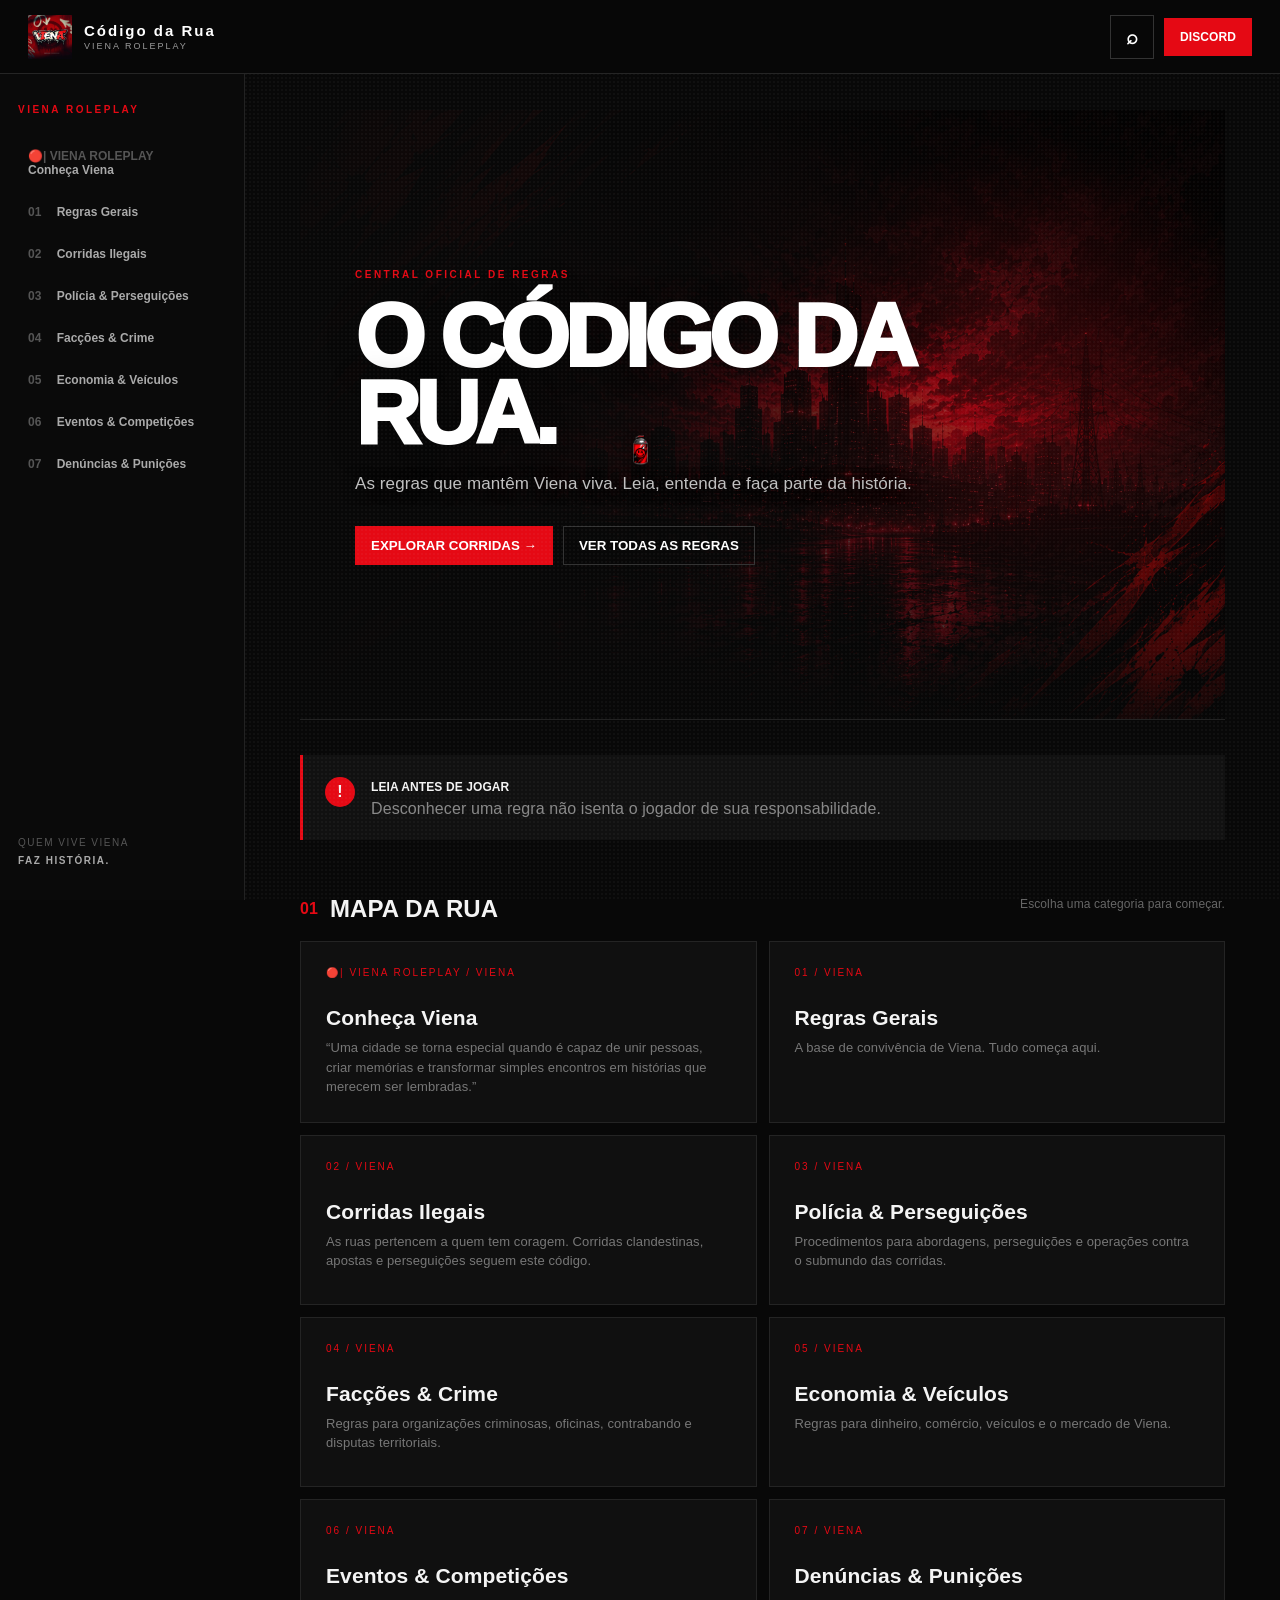
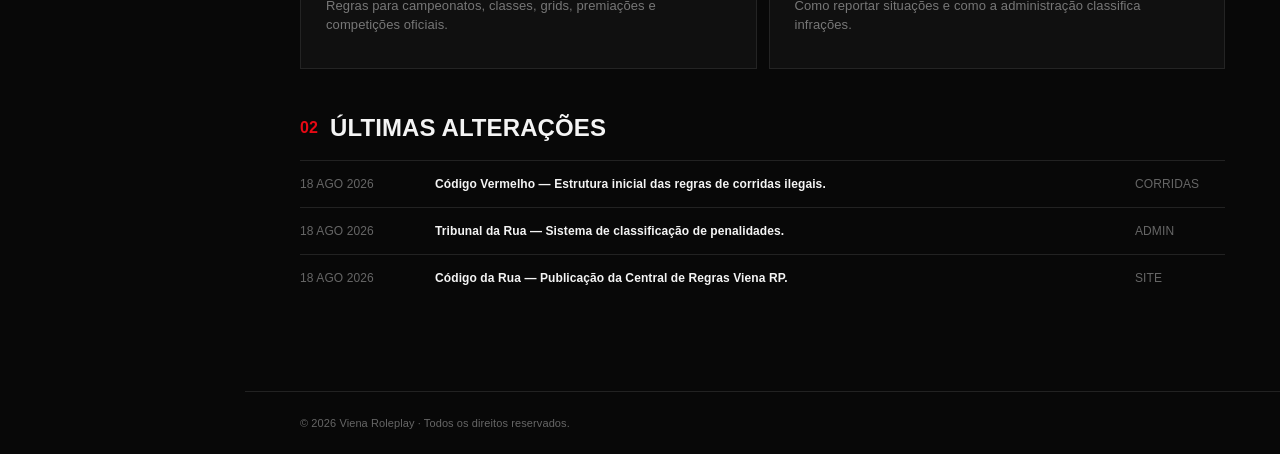
==== commit 325c629c: "Add files via upload" ====
--- a/index.html
+++ b/index.html
@@ -8,14 +8,12 @@
   <title>Viena RP — Código da Rua</title>
   <link rel="stylesheet" href="style.css">
 </head>
-
 <body>
   <div class="noise"></div>
   <div class="falling-letters" id="fallingLetters" aria-hidden="true"></div>
 
-  <!-- Cursor personalizado -->
+  <!-- Cursor: somente a imagem escolhida no Admin -->
   <div class="custom-cursor" id="customCursor" aria-hidden="true"></div>
-  <div class="cursor-dot" id="cursorDot" aria-hidden="true"></div>
 
   <header class="topbar">
     <button class="mobile-menu" id="mobileMenu" type="button" aria-label="Abrir menu">☰</button>
@@ -42,25 +40,20 @@
 
   <main class="content">
     <section id="inicio" class="page active">
-      <div class="hero">
+      <div class="hero" id="hero">
         <div class="hero-copy">
           <p class="eyebrow" id="heroEyebrow"></p>
           <h1 id="heroTitle"></h1>
           <p class="hero-text" id="heroText"></p>
 
           <div class="hero-actions">
-            <button class="primary" data-route="corridas" type="button">
+            <button class="primary" id="exploreButton" data-route="corridas" type="button">
               EXPLORAR CORRIDAS <span>→</span>
             </button>
-            <button class="ghost" data-route="gerais" type="button">
+            <button class="ghost" data-route="inicio" type="button" id="allRulesButton">
               VER TODAS AS REGRAS
             </button>
           </div>
-        </div>
-
-        <!-- Mantido apenas por compatibilidade. A imagem fica como fundo da capa. -->
-        <div class="hero-art" id="heroArt">
-          <img id="heroImage" alt="">
         </div>
       </div>
 
@@ -109,7 +102,6 @@
         <aside class="rule-toc" id="ruleToc"></aside>
       </div>
 
-      <!-- Navegação entre categorias -->
       <div class="category-navigation" id="categoryNavigation"></div>
     </section>
 
@@ -119,12 +111,9 @@
       <div class="category-title search-title">
         <p class="eyebrow">PESQUISA</p>
         <h1>ENCONTRE A REGRA.</h1>
-        <input
-          id="searchInput"
-          class="big-search"
-          placeholder="Digite: RDM, PIT, corrida, aposta..."
-          autocomplete="off"
-        >
+        <input id="searchInput" class="big-search"
+               placeholder="Digite: RDM, PIT, corrida, aposta..."
+               autocomplete="off">
       </div>
 
       <div id="searchResults" class="search-results"></div>
--- a/style.css
+++ b/style.css
@@ -8,17 +8,14 @@
   --bg:#080808;
 }
 
-*{
-  box-sizing:border-box;
-}
+*{box-sizing:border-box}
 
 html{
   scroll-behavior:smooth;
   background:var(--bg);
 }
 
-html,
-body{
+html,body{
   margin:0;
   min-height:100%;
   background:var(--bg);
@@ -27,12 +24,10 @@
   letter-spacing:.1px;
 }
 
-body{
-  overflow-x:hidden;
-}
-
-/* =========================================================
-   CURSOR
+body{overflow-x:hidden}
+
+/* =========================================================
+   CURSOR — SOMENTE A IMAGEM, SEM BOLINHA
 ========================================================= */
 
 html.viena-cursor-active,
@@ -46,70 +41,71 @@
   cursor:none!important;
 }
 
-#customCursor{
-  display:none;
+.custom-cursor{
   position:fixed;
   left:0;
   top:0;
+  z-index:100000;
   width:34px;
   height:34px;
+  display:none;
+  pointer-events:none;
+  user-select:none;
   background-repeat:no-repeat;
   background-position:center;
   background-size:contain;
-  pointer-events:none!important;
-  user-select:none;
-  z-index:999999;
-  filter:drop-shadow(0 0 5px rgba(229,9,20,.45));
+  transform:translate3d(-100px,-100px,0);
+  filter:drop-shadow(0 2px 5px rgba(0,0,0,.7));
   will-change:transform;
 }
 
-#cursorDot{
-  display:none;
+/* O antigo ponto NÃO EXISTE mais */
+#cursorDot{display:none!important}
+
+/* Rastro de tinta */
+.cursor-paint{
   position:fixed;
   left:0;
   top:0;
-  width:4px;
-  height:4px;
+  width:18px;
+  height:7px;
+  margin-left:-9px;
+  margin-top:-3px;
+  border-radius:70% 35% 70% 25%;
+  pointer-events:none!important;
+  z-index:99998;
+  opacity:.72;
+  transform-origin:center;
+  filter:blur(.25px);
+  will-change:transform,opacity;
+  background:var(--accent);
+  box-shadow:
+    0 0 5px rgba(229,9,20,.55),
+    5px 2px 0 rgba(229,9,20,.20),
+    -5px -1px 0 rgba(229,9,20,.16);
+  animation:paintFade .72s ease-out forwards;
+}
+
+.cursor-paint::after{
+  content:"";
+  position:absolute;
+  width:45%;
+  height:45%;
+  left:18%;
+  top:10%;
   border-radius:50%;
-  background:var(--accent);
-  pointer-events:none!important;
-  z-index:999998;
-  margin-left:-2px;
-  margin-top:-2px;
-}
-
-html.viena-cursor-active #customCursor{
-  display:block;
-}
-
-html.viena-cursor-active #cursorDot{
-  display:block;
-}
-
-.cursor-trail{
-  position:fixed;
-  left:0;
-  top:0;
-  width:var(--trail-size,5px);
-  height:var(--trail-size,5px);
-  border-radius:50%;
-  transform:translate(-50%,-50%) scale(1);
-  pointer-events:none!important;
-  z-index:999997;
-  opacity:.9;
-  box-shadow:0 0 9px currentColor;
-  transition:
-    opacity .65s ease,
-    transform .65s ease;
-}
-
-.cursor-trail.fade{
-  opacity:0;
-  transform:translate(-50%,-50%) scale(.15);
-}
-
-/* =========================================================
-   FUNDO / RUÍDO
+  background:rgba(255,255,255,.16);
+  filter:blur(1px);
+}
+
+@keyframes paintFade{
+  0%{opacity:.68;transform:scale(1) rotate(var(--angle))}
+  45%{opacity:.36;transform:scale(.78) rotate(var(--angle))}
+  100%{opacity:0;transform:scale(.22) rotate(var(--angle))}
+}
+
+/* =========================================================
+   EFEITOS DE FUNDO
 ========================================================= */
 
 .noise{
@@ -122,52 +118,27 @@
   z-index:100;
 }
 
-/* =========================================================
-   LETRAS CAINDO
-========================================================= */
-
 .falling-letters{
   position:fixed;
   inset:0;
+  pointer-events:none;
   overflow:hidden;
-  pointer-events:none;
-  z-index:40;
-  opacity:.75;
+  z-index:90;
 }
 
 .falling-letter{
   position:absolute;
-  top:-40px;
+  top:-30px;
   color:var(--accent);
   font-weight:900;
   letter-spacing:2px;
-  text-shadow:0 0 12px rgba(229,9,20,.25);
-  animation-name:vienaFall;
-  animation-timing-function:linear;
-  animation-iteration-count:infinite;
-  user-select:none;
-}
-
-@keyframes vienaFall{
-  0%{
-    transform:translate3d(0,-50px,0) rotate(0deg);
-  }
-
-  25%{
-    transform:translate3d(15px,28vh,0) rotate(3deg);
-  }
-
-  50%{
-    transform:translate3d(-12px,56vh,0) rotate(-4deg);
-  }
-
-  75%{
-    transform:translate3d(12px,82vh,0) rotate(3deg);
-  }
-
-  100%{
-    transform:translate3d(-5px,115vh,0) rotate(-2deg);
-  }
+  animation:fallingLetter linear infinite;
+  text-shadow:0 0 10px rgba(229,9,20,.35);
+}
+
+@keyframes fallingLetter{
+  from{transform:translate3d(0,-50px,0) rotate(0deg)}
+  to{transform:translate3d(0,110vh,0) rotate(180deg)}
 }
 
 /* =========================================================
@@ -180,7 +151,7 @@
   left:0;
   right:0;
   height:74px;
-  background:rgba(8,8,8,.92);
+  background:rgba(8,8,8,.94);
   backdrop-filter:blur(12px);
   border-bottom:1px solid #252525;
   display:flex;
@@ -224,29 +195,19 @@
   align-items:center;
 }
 
-.icon-btn,
-.discord-btn,
-.ghost,
-.primary,
-.back{
+.icon-btn,.discord-btn,.ghost,.primary,.back{
   border:1px solid #333;
   background:none;
   color:#fff;
   padding:11px 15px;
   font-weight:700;
   text-decoration:none;
-  transition:.2s ease;
+  font-family:inherit;
 }
 
 .icon-btn{
   font-size:20px;
   line-height:1;
-}
-
-.icon-btn:hover,
-.ghost:hover,
-.back:hover{
-  border-color:var(--accent);
 }
 
 .discord-btn{
@@ -255,17 +216,14 @@
   font-size:12px;
 }
 
-.discord-btn:hover,
-.primary:hover{
+.icon-btn:hover,.discord-btn:hover,.primary:hover,.ghost:hover,.back:hover{
   filter:brightness(1.12);
 }
 
-.mobile-menu{
-  display:none;
-}
-
-/* =========================================================
-   MENU
+.mobile-menu{display:none}
+
+/* =========================================================
+   MENU LATERAL
 ========================================================= */
 
 .sidebar{
@@ -280,8 +238,7 @@
   z-index:450;
 }
 
-.side-label,
-.eyebrow{
+.side-label,.eyebrow{
   font-size:10px;
   letter-spacing:2.5px;
   color:var(--accent);
@@ -304,7 +261,7 @@
   padding:12px 10px;
   font-size:12px;
   font-weight:700;
-  transition:.2s ease;
+  font-family:inherit;
 }
 
 .sidebar nav button span{
@@ -318,9 +275,7 @@
   background:#171717;
 }
 
-.sidebar nav button.active span{
-  color:var(--accent);
-}
+.sidebar nav button.active span{color:var(--accent)}
 
 .side-footer{
   position:absolute;
@@ -332,9 +287,7 @@
   letter-spacing:1.5px;
 }
 
-.side-footer strong{
-  color:#aaa;
-}
+.side-footer strong{color:#aaa}
 
 /* =========================================================
    CONTEÚDO
@@ -344,20 +297,13 @@
   margin-left:245px;
   padding:110px 55px 90px;
   max-width:1650px;
-  position:relative;
-  z-index:50;
-}
-
-.page{
-  display:none;
-}
-
-.page.active{
-  display:block;
-}
-
-/* =========================================================
-   HERO
+}
+
+.page{display:none}
+.page.active{display:block}
+
+/* =========================================================
+   HERO — IMAGEM COMO FUNDO
 ========================================================= */
 
 .hero{
@@ -366,11 +312,9 @@
   min-height:610px;
   display:flex;
   align-items:center;
-  gap:30px;
   overflow:hidden;
   border-bottom:1px solid #222;
   padding:65px 55px 70px;
-  margin:0;
   isolation:isolate;
   background:#080808;
 }
@@ -393,31 +337,20 @@
   inset:0;
   z-index:-2;
   pointer-events:none;
-
   background:
-    linear-gradient(
-      90deg,
+    linear-gradient(90deg,
       rgba(8,8,8,.98) 0%,
       rgba(8,8,8,.94) 25%,
       rgba(8,8,8,.72) 48%,
       rgba(8,8,8,.30) 72%,
-      rgba(8,8,8,.16) 100%
-    ),
-    linear-gradient(
-      180deg,
+      rgba(8,8,8,.16) 100%),
+    linear-gradient(180deg,
       rgba(8,8,8,.12) 0%,
       rgba(8,8,8,.08) 48%,
-      rgba(8,8,8,.82) 100%
-    ),
-    radial-gradient(
-      circle at 78% 48%,
+      rgba(8,8,8,.82) 100%),
+    radial-gradient(circle at 78% 48%,
       rgba(229,9,20,.28),
-      transparent 34%
-    );
-}
-
-.hero.has-image{
-  border-color:#2b2b2b;
+      transparent 34%);
 }
 
 .hero-copy{
@@ -456,8 +389,13 @@
   border-color:var(--accent);
 }
 
-.hero-art{
-  display:none!important;
+.hero button,.cat-card,.category-nav-button,.category-nav-map,.rule-toc button{
+  font-family:inherit;
+}
+
+.hero .ghost:hover,.back:hover{
+  border-color:var(--accent);
+  color:#fff;
 }
 
 /* =========================================================
@@ -473,9 +411,7 @@
   border-left:3px solid var(--accent);
 }
 
-.notice strong{
-  font-size:12px;
-}
+.notice strong{font-size:12px}
 
 .notice p{
   margin:5px 0 0;
@@ -494,7 +430,7 @@
 }
 
 /* =========================================================
-   SEÇÕES / MAPA
+   MAPA
 ========================================================= */
 
 .section-head{
@@ -527,10 +463,11 @@
 
 .category-grid{
   display:grid;
-  grid-template-columns:repeat(3,1fr);
+  grid-template-columns:repeat(2,1fr);
   gap:12px;
 }
 
+/* IMPORTANTE: mapa NÃO usa imagem da categoria */
 .cat-card{
   background:#101010;
   border:1px solid #242424;
@@ -538,13 +475,12 @@
   min-height:170px;
   transition:.2s;
   cursor:none;
-  outline:none;
-}
-
-.cat-card:hover,
-.cat-card:focus{
+}
+
+.cat-card:hover{
   transform:translateY(-3px);
   border-color:var(--accent);
+  background:#131313;
 }
 
 .cat-card .num{
@@ -562,6 +498,7 @@
   color:#777;
   line-height:1.5;
   font-size:13px;
+  margin:0;
 }
 
 .update{
@@ -573,13 +510,10 @@
   font-size:12px;
 }
 
-.update time,
-.update span{
-  color:#666;
-}
-
-/* =========================================================
-   CATEGORIA
+.update time,.update span{color:#666}
+
+/* =========================================================
+   PÁGINA DA CATEGORIA
 ========================================================= */
 
 .category-title{
@@ -614,29 +548,21 @@
   position:absolute;
   inset:0;
   z-index:-2;
-
   background:
-    linear-gradient(
-      90deg,
+    linear-gradient(90deg,
       #080808 0%,
       rgba(8,8,8,.94) 22%,
       rgba(8,8,8,.68) 48%,
       rgba(8,8,8,.25) 78%,
-      rgba(8,8,8,.12) 100%
-    ),
-    linear-gradient(
-      to bottom,
+      rgba(8,8,8,.12) 100%),
+    linear-gradient(to bottom,
       rgba(8,8,8,.08),
       transparent 40%,
-      rgba(8,8,8,.88) 100%
-    );
-
+      rgba(8,8,8,.88) 100%);
   pointer-events:none;
 }
 
-.category-title.has-image::before{
-  opacity:1;
-}
+.category-title.has-image::before{opacity:1}
 
 .category-title-content{
   position:relative;
@@ -652,7 +578,7 @@
   line-height:.92;
 }
 
-.category-title>p:last-of-type{
+.category-title-content>p:last-child{
   color:#aaa;
   max-width:850px;
   line-height:1.6;
@@ -677,9 +603,8 @@
 
 .rule{
   border-bottom:1px solid #222;
-  padding:0 0 30px;
-  margin-bottom:30px;
-  scroll-margin-top:110px;
+  padding:0 0 25px;
+  margin-bottom:25px;
 }
 
 .rule-top{
@@ -695,152 +620,106 @@
 }
 
 .rule h3{
-  margin:0 0 12px;
-  font-size:22px;
-  line-height:1.25;
+  margin:0 0 9px;
+  font-size:20px;
+}
+
+.rule-content{
+  min-width:0;
 }
 
 .rule-markdown{
   color:#aaa;
-  line-height:1.75;
-  font-size:15px;
+  line-height:1.7;
 }
 
 .rule-markdown p{
-  margin:0 0 15px;
+  margin:0 0 14px;
 }
 
 .rule-markdown strong{
   color:#fff;
-  font-weight:800;
-}
-
-.rule-markdown em{
-  color:#ddd;
-}
+  font-weight:900;
+}
+
+.rule-markdown em{color:#ddd}
+
+.rule-markdown ul,.rule-markdown ol{
+  margin:10px 0 16px;
+  padding-left:24px;
+}
+
+.rule-markdown li{margin:6px 0}
 
 .rule-markdown a{
   color:var(--accent2);
 }
 
-.rule-markdown ul,
-.rule-markdown ol{
-  margin:8px 0 18px;
-  padding-left:25px;
-}
-
-.rule-markdown li{
-  margin:7px 0;
-}
+.md-heading{
+  color:#fff;
+  margin:28px 0 12px;
+  line-height:1.1;
+}
+
+.rule-markdown h3.md-heading{font-size:22px}
+.rule-markdown h4.md-heading{font-size:19px}
+.rule-markdown h5.md-heading{font-size:17px}
+.rule-markdown h6.md-heading{font-size:15px}
 
 .rule-markdown code{
-  background:#151515;
+  background:#171717;
   border:1px solid #292929;
   padding:2px 6px;
   color:#fff;
 }
-
-.md-heading{
-  color:#fff;
-  margin:24px 0 12px;
-  line-height:1.2;
-}
-
-.rule-markdown h3{
-  font-size:21px;
-}
-
-.rule-markdown h4{
-  font-size:18px;
-}
-
-.md-inline-image{
-  display:block;
-  max-width:100%;
-  max-height:300px;
-  margin:15px 0;
-}
-
-/* =========================================================
-   CAIXAS DAS REGRAS
-========================================================= */
 
 .rule-callout{
   display:flex;
   gap:14px;
-  margin:20px 0;
-  padding:18px 20px;
-  border:1px solid #303030;
-  background:#151515;
+  padding:16px 18px;
+  margin:18px 0;
+  border-left:3px solid #777;
+  background:#171717;
+  color:#ddd;
+}
+
+.rule-callout.warning{
+  border-color:#f0a000;
+  background:rgba(130,80,0,.18);
+}
+
+.rule-callout.danger{
+  border-color:#e50914;
+  background:rgba(130,0,0,.18);
+}
+
+.rule-callout.success{
+  border-color:#37c978;
+  background:rgba(0,100,50,.16);
 }
 
 .callout-icon{
-  width:30px;
-  height:30px;
-  min-width:30px;
-  border-radius:50%;
-  display:grid;
-  place-items:center;
-  font-weight:900;
-  background:#303030;
-  color:#fff;
-}
-
-.callout-content{
-  flex:1;
+  flex:0 0 24px;
+  font-size:18px;
 }
 
 .callout-content>strong{
   display:block;
-  margin-bottom:7px;
-  color:#fff;
-  font-size:13px;
-  letter-spacing:.3px;
+  color:#fff;
+  margin-bottom:5px;
 }
 
 .callout-content>div{
-  color:#c1c1c1;
-}
-
-.rule-callout.warning{
-  background:rgba(130,78,30,.22);
-  border-color:rgba(194,120,45,.42);
-}
-
-.rule-callout.warning .callout-icon{
-  background:#9b5b20;
-}
-
-.rule-callout.danger{
-  background:rgba(130,30,30,.25);
-  border-color:rgba(229,9,20,.38);
-}
-
-.rule-callout.danger .callout-icon{
-  background:var(--accent);
-}
-
-.rule-callout.success{
-  background:rgba(30,110,55,.20);
-  border-color:rgba(60,160,90,.35);
-}
-
-.rule-callout.success .callout-icon{
-  background:#2d8a4a;
-}
-
-.rule-callout.info{
-  background:rgba(60,60,60,.35);
-  border-color:#444;
-}
-
-.rule-callout.info .callout-icon{
-  background:#444;
-}
-
-/* =========================================================
-   TAG / IMAGEM DA REGRA
-========================================================= */
+  color:#aaa;
+}
+
+.callout-content p:last-child{margin-bottom:0}
+
+.md-inline-image{
+  max-width:100%;
+  display:block;
+  margin:10px 0;
+}
 
 .tag{
   display:inline-block;
@@ -848,20 +727,26 @@
   border:1px solid #333;
   padding:5px 8px;
   color:#777;
-  margin-top:3px;
+  margin-top:6px;
 }
 
 .rule-image{
   display:block;
   max-width:100%;
-  max-height:400px;
+  max-height:500px;
   margin-top:18px;
   border:1px solid #2a2a2a;
-}
-
-/* =========================================================
-   ÍNDICE
-========================================================= */
+  object-fit:contain;
+}
+
+.empty-rules{
+  padding:30px;
+  border:1px solid #222;
+  background:#101010;
+  color:#888;
+}
+
+.empty-rules strong{color:#fff}
 
 .rule-toc{
   position:sticky;
@@ -869,7 +754,7 @@
   align-self:start;
   background:#101010;
   padding:20px;
-  max-height:calc(100vh - 130px);
+  max-height:calc(100vh - 120px);
   overflow:auto;
 }
 
@@ -896,7 +781,7 @@
 }
 
 /* =========================================================
-   NAVEGAÇÃO ANTERIOR / PRÓXIMA
+   NAVEGAÇÃO ENTRE CATEGORIAS
 ========================================================= */
 
 .category-navigation{
@@ -906,23 +791,36 @@
   align-items:stretch;
   margin-top:45px;
   padding-top:25px;
-  border-top:1px solid #292929;
+  border-top:1px solid #222;
 }
 
 .category-nav-side{
   min-width:0;
+}
+
+.category-nav-side.next-side{
+  text-align:right;
 }
 
 .category-nav-button,
 .category-nav-map{
   width:100%;
-  min-height:76px;
+  height:100%;
+  min-height:80px;
+  padding:18px;
+  background:#101010;
   border:1px solid #292929;
-  background:#101010;
   color:#fff;
   text-align:left;
-  padding:16px 18px;
-  transition:.2s ease;
+  cursor:none;
+}
+
+.category-nav-map{
+  width:auto;
+  min-width:160px;
+  text-align:center;
+  align-self:center;
+  min-height:auto;
 }
 
 .category-nav-button:hover,
@@ -936,51 +834,15 @@
   color:var(--accent);
   font-size:9px;
   letter-spacing:2px;
-  font-weight:900;
   margin-bottom:8px;
 }
 
 .category-nav-button strong{
   display:block;
-  font-size:13px;
-  white-space:nowrap;
-  overflow:hidden;
-  text-overflow:ellipsis;
-}
-
-.category-nav-button.next{
-  text-align:right;
-}
-
-.category-nav-map{
-  width:auto;
-  min-width:180px;
-  text-align:center;
-  align-self:stretch;
-  font-size:10px;
-  font-weight:900;
-  letter-spacing:1px;
-}
-
-/* =========================================================
-   VAZIO
-========================================================= */
-
-.empty-rules{
-  border:1px solid #292929;
-  background:#101010;
-  padding:30px;
-}
-
-.empty-rules strong{
-  color:var(--accent);
-  font-size:11px;
-  letter-spacing:2px;
-}
-
-.empty-rules p{
-  color:#777;
-}
+  font-size:14px;
+}
+
+.next-side .category-nav-button{text-align:right}
 
 /* =========================================================
    PESQUISA
@@ -995,11 +857,10 @@
   padding:18px;
   font-size:17px;
   outline:none;
-}
-
-.big-search:focus{
-  border-color:var(--accent);
-}
+  font-family:inherit;
+}
+
+.big-search:focus{border-color:var(--accent)}
 
 .search-title{
   display:block;
@@ -1008,9 +869,7 @@
   padding-bottom:45px;
 }
 
-.search-results{
-  margin-top:25px;
-}
+.search-results{margin-top:25px}
 
 .result{
   border-bottom:1px solid #222;
@@ -1018,19 +877,13 @@
   cursor:none;
 }
 
-.result small{
-  color:var(--accent);
-}
-
-.result h3{
-  margin:6px 0;
-}
-
-.result p{
-  color:#888;
-  margin:0;
-  line-height:1.5;
-}
+.result small{color:var(--accent)}
+.result h3{margin:6px 0}
+.result p{color:#888;margin:0;line-height:1.5}
+
+/* =========================================================
+   OVERLAY DE PESQUISA
+========================================================= */
 
 .search-overlay{
   display:none;
@@ -1041,9 +894,7 @@
   padding:10vh 20px;
 }
 
-.search-overlay.open{
-  display:block;
-}
+.search-overlay.open{display:block}
 
 .search-modal{
   max-width:800px;
@@ -1076,15 +927,10 @@
   border:1px solid #333;
   color:#fff;
   outline:none;
-}
-
-.search-modal input:focus{
-  border-color:var(--accent);
-}
-
-/* =========================================================
-   RODAPÉ
-========================================================= */
+  font-family:inherit;
+}
+
+.search-modal input:focus{border-color:var(--accent)}
 
 footer{
   position:relative;
@@ -1093,12 +939,7 @@
   padding:25px 55px;
   color:#666;
   font-size:11px;
-  z-index:50;
-}
-
-/* =========================================================
-   ERRO
-========================================================= */
+}
 
 .load-error{
   position:fixed;
@@ -1109,7 +950,7 @@
   color:#fff;
   padding:12px;
   text-align:center;
-  z-index:999999;
+  z-index:99999;
 }
 
 /* =========================================================
@@ -1117,7 +958,6 @@
 ========================================================= */
 
 @media(max-width:1100px){
-
   .content{
     padding-left:35px;
     padding-right:35px;
@@ -1141,28 +981,13 @@
 }
 
 @media(max-width:900px){
-
-  html,
-  body{
+  html,body{
     cursor:auto!important;
   }
 
-  html.viena-cursor-active,
-  html.viena-cursor-active *,
-  html.viena-cursor-active a,
-  html.viena-cursor-active button,
-  html.viena-cursor-active input{
-    cursor:auto!important;
-  }
-
-  #customCursor,
-  #cursorDot,
-  .cursor-trail{
+  .custom-cursor,
+  .cursor-paint{
     display:none!important;
-  }
-
-  .falling-letters{
-    opacity:.45;
   }
 
   .mobile-menu{
@@ -1174,27 +999,18 @@
     padding:7px 10px;
   }
 
-  .topbar{
-    padding:0 15px;
-  }
-
-  .brand{
-    margin-right:auto;
-    margin-left:10px;
-  }
-
-  .top-actions .discord-btn{
-    display:none;
-  }
+  .topbar{padding:0 15px}
+
+  .brand{margin-right:auto}
+
+  .top-actions .discord-btn{display:none}
 
   .sidebar{
     transform:translateX(-100%);
     transition:.2s;
   }
 
-  .sidebar.open{
-    transform:none;
-  }
+  .sidebar.open{transform:none}
 
   .content{
     margin-left:0;
@@ -1208,16 +1024,8 @@
 
   .hero::after{
     background:
-      linear-gradient(
-        90deg,
-        rgba(8,8,8,.98),
-        rgba(8,8,8,.72)
-      ),
-      linear-gradient(
-        180deg,
-        rgba(8,8,8,.1),
-        rgba(8,8,8,.85)
-      );
+      linear-gradient(90deg,rgba(8,8,8,.98),rgba(8,8,8,.72)),
+      linear-gradient(180deg,rgba(8,8,8,.1),rgba(8,8,8,.85));
   }
 
   .hero h1{
@@ -1232,21 +1040,13 @@
     grid-template-columns:1fr;
   }
 
-  .rule-toc{
-    display:none;
-  }
-
-  .section-head{
-    display:block;
-  }
-
-  .section-head p{
-    margin-top:8px;
-  }
-
-  .update{
-    grid-template-columns:1fr;
-  }
+  .rule-toc{display:none}
+
+  .section-head{display:block}
+
+  .section-head p{margin-top:8px}
+
+  .update{grid-template-columns:1fr}
 
   .category-title{
     margin:0 -20px;
@@ -1259,25 +1059,16 @@
     letter-spacing:-3px;
   }
 
-  .rule-top{
-    grid-template-columns:1fr;
-    gap:8px;
-  }
-
-  .rule-num{
-    margin-bottom:2px;
-  }
-
   .category-navigation{
     grid-template-columns:1fr;
   }
 
   .category-nav-map{
+    order:-1;
     width:100%;
-    min-width:0;
-  }
-
-  .category-nav-button.next{
+  }
+
+  .next-side .category-nav-button{
     text-align:left;
   }
 
@@ -1286,14 +1077,3 @@
     padding:20px;
   }
 }
-
-@media(prefers-reduced-motion:reduce){
-  *,
-  *::before,
-  *::after{
-    scroll-behavior:auto!important;
-    animation-duration:.01ms!important;
-    animation-iteration-count:1!important;
-    transition-duration:.01ms!important;
-  }
-}
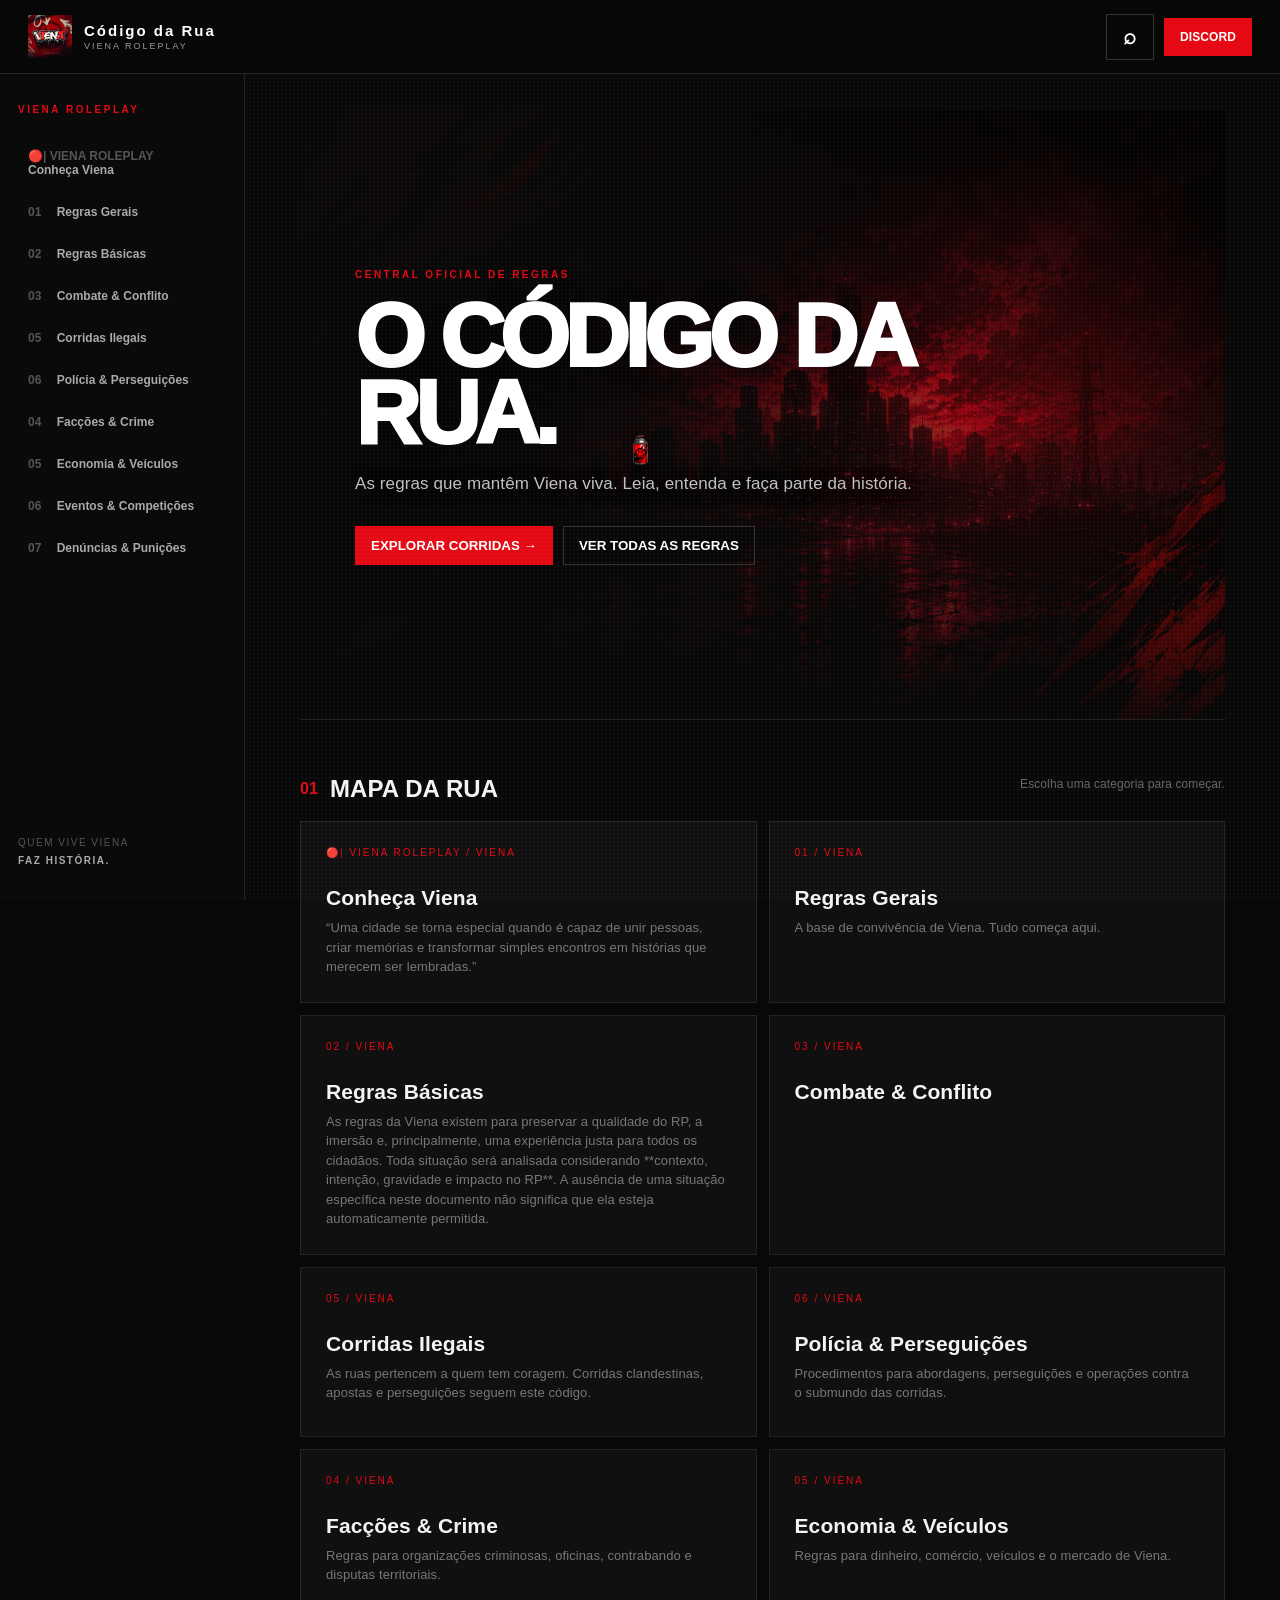
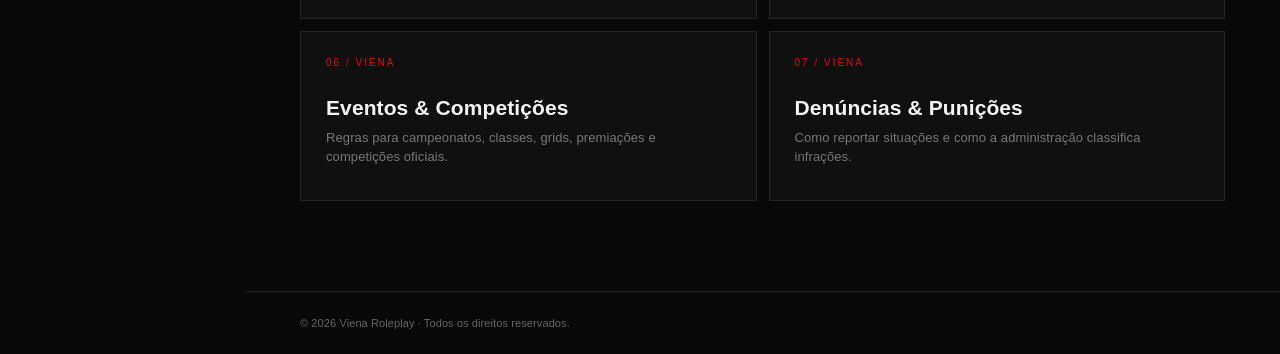
==== commit 543df73b: "Add files via upload" ====
--- a/index.html
+++ b/index.html
@@ -27,7 +27,7 @@
     </a>
 
     <div class="top-actions">
-      <button id="searchOpen" class="icon-btn" type="button" aria-label="Pesquisar">⌕</button>
+      <button id="searchOpen" class="icon-btn search-button" type="button" aria-label="Pesquisar" title="Pesquisar regras"><span class="search-symbol">⌕</span><span class="search-label">PESQUISAR</span></button>
       <a id="discordBtn" href="#" class="discord-btn" target="_blank" rel="noopener noreferrer">DISCORD</a>
     </div>
   </header>
--- a/style.css
+++ b/style.css
@@ -78,11 +78,7 @@
   transform-origin:center;
   filter:blur(.25px);
   will-change:transform,opacity;
-  background:var(--accent);
-  box-shadow:
-    0 0 5px rgba(229,9,20,.55),
-    5px 2px 0 rgba(229,9,20,.20),
-    -5px -1px 0 rgba(229,9,20,.16);
+  background:var(--particle-color,var(--accent));
   animation:paintFade .72s ease-out forwards;
 }
 
@@ -98,6 +94,22 @@
   filter:blur(1px);
 }
 
+/* Tipos de rastro escolhidos no Admin */
+.cursor-paint-spray{
+  border-radius:35% 65% 50% 45%;
+  filter:blur(.6px);
+  box-shadow:
+    7px -3px 0 -2px var(--particle-color,var(--accent)),
+    -7px 3px 0 -3px var(--particle-color,var(--accent)),
+    3px 6px 0 -3px var(--particle-color,var(--accent));
+}
+
+.cursor-paint-glow{
+  border-radius:999px;
+  filter:blur(2px);
+  box-shadow:0 0 10px var(--particle-color,var(--accent)),0 0 20px var(--particle-color,var(--accent));
+}
+
 @keyframes paintFade{
   0%{opacity:.68;transform:scale(1) rotate(var(--angle))}
   45%{opacity:.36;transform:scale(.78) rotate(var(--angle))}
@@ -126,14 +138,36 @@
   z-index:90;
 }
 
+.falling-particle{
+  position:absolute;
+  top:-50px;
+  color:var(--particle-color,var(--accent));
+  pointer-events:none;
+  animation:fallingLetter linear infinite;
+  text-shadow:0 0 10px color-mix(in srgb,var(--particle-color,var(--accent)) 45%,transparent);
+  will-change:transform,opacity;
+}
+
 .falling-letter{
-  position:absolute;
-  top:-30px;
-  color:var(--accent);
   font-weight:900;
   letter-spacing:2px;
-  animation:fallingLetter linear infinite;
-  text-shadow:0 0 10px rgba(229,9,20,.35);
+}
+
+.falling-logo{
+  display:flex;
+  align-items:center;
+  justify-content:center;
+  filter:drop-shadow(0 0 7px color-mix(in srgb,var(--particle-color,var(--accent)) 45%,transparent));
+}
+
+.falling-logo img{
+  display:block;
+  max-width:70px;
+  object-fit:contain;
+}
+
+.falling-spark{
+  font-weight:900;
 }
 
 @keyframes fallingLetter{
@@ -208,6 +242,32 @@
 .icon-btn{
   font-size:20px;
   line-height:1;
+}
+
+.search-button{
+  display:flex !important;
+  align-items:center;
+  justify-content:center;
+  gap:8px;
+  min-width:48px;
+  cursor:pointer;
+}
+
+.search-symbol{
+  font-size:22px;
+  line-height:1;
+}
+
+.search-label{
+  display:none;
+  font-size:10px;
+  letter-spacing:1.5px;
+}
+
+@media(max-width:600px){
+  .search-label{
+    display:inline;
+  }
 }
 
 .discord-btn{
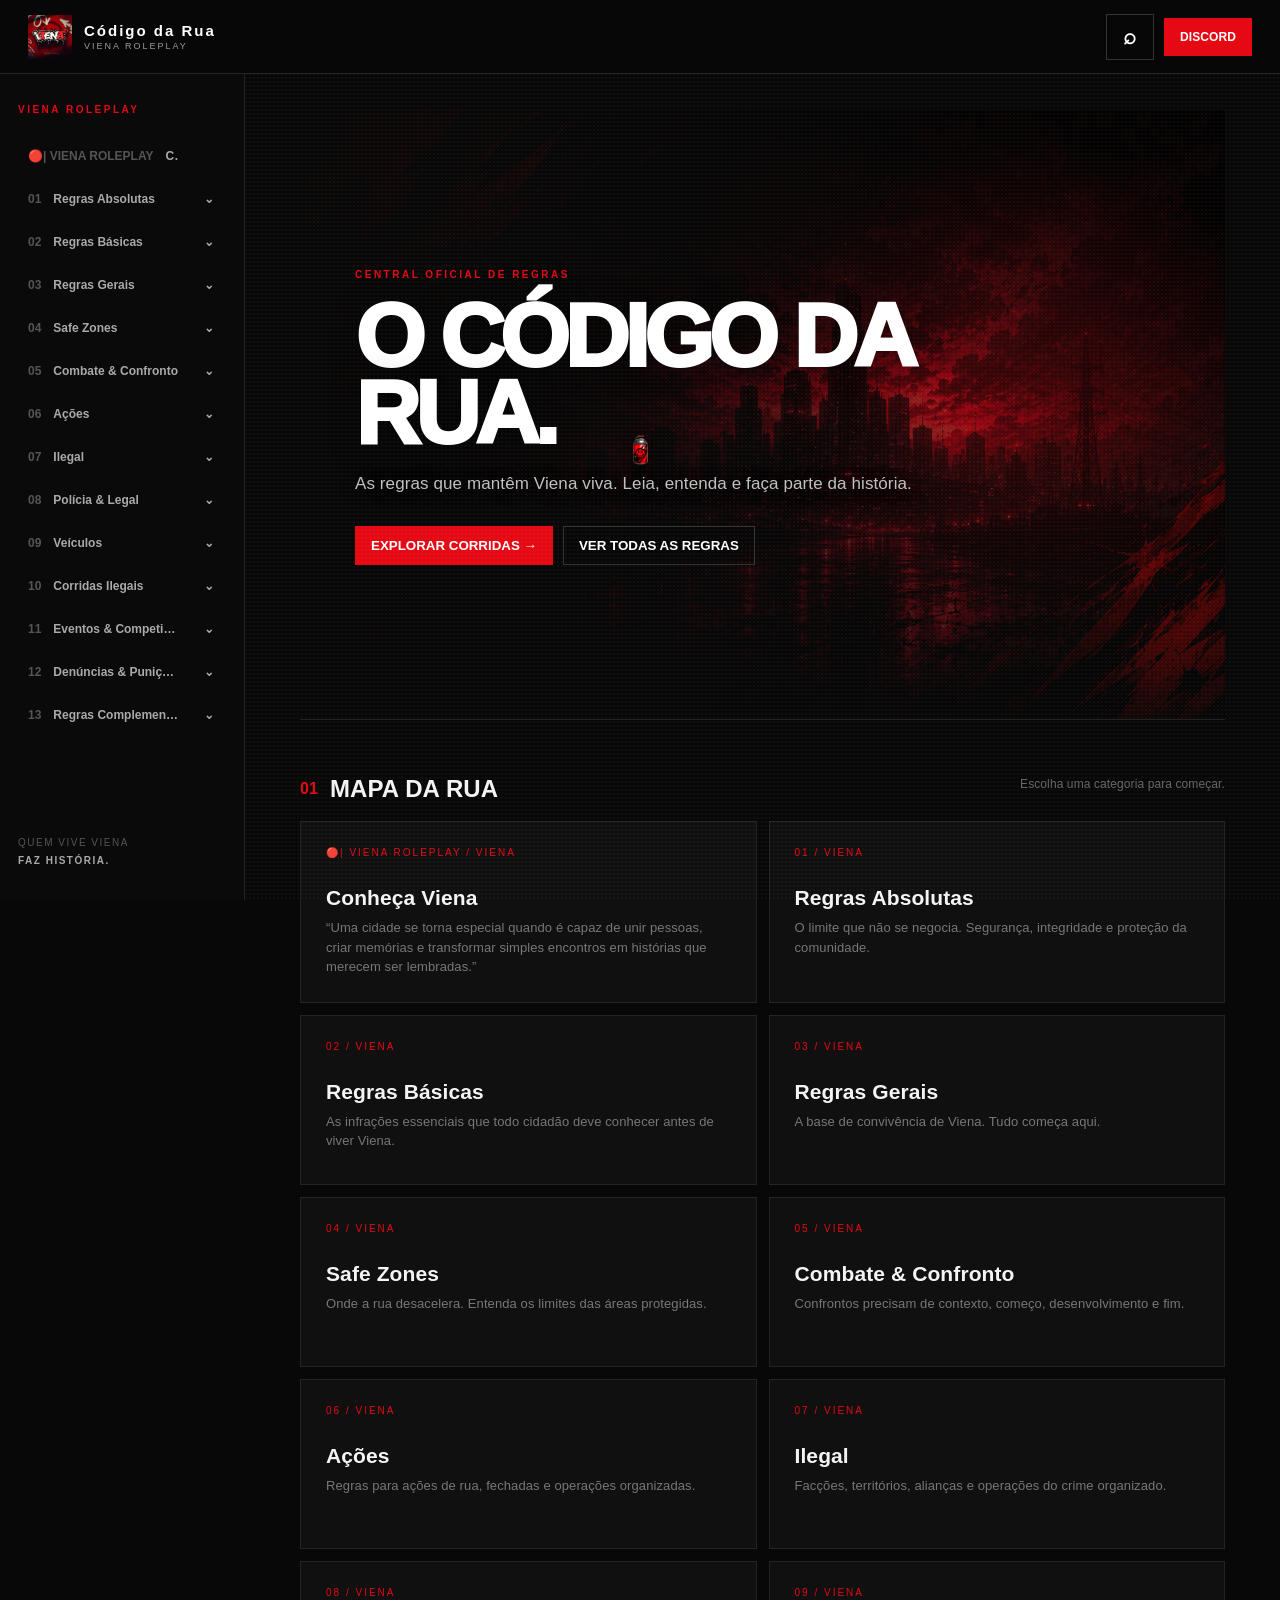
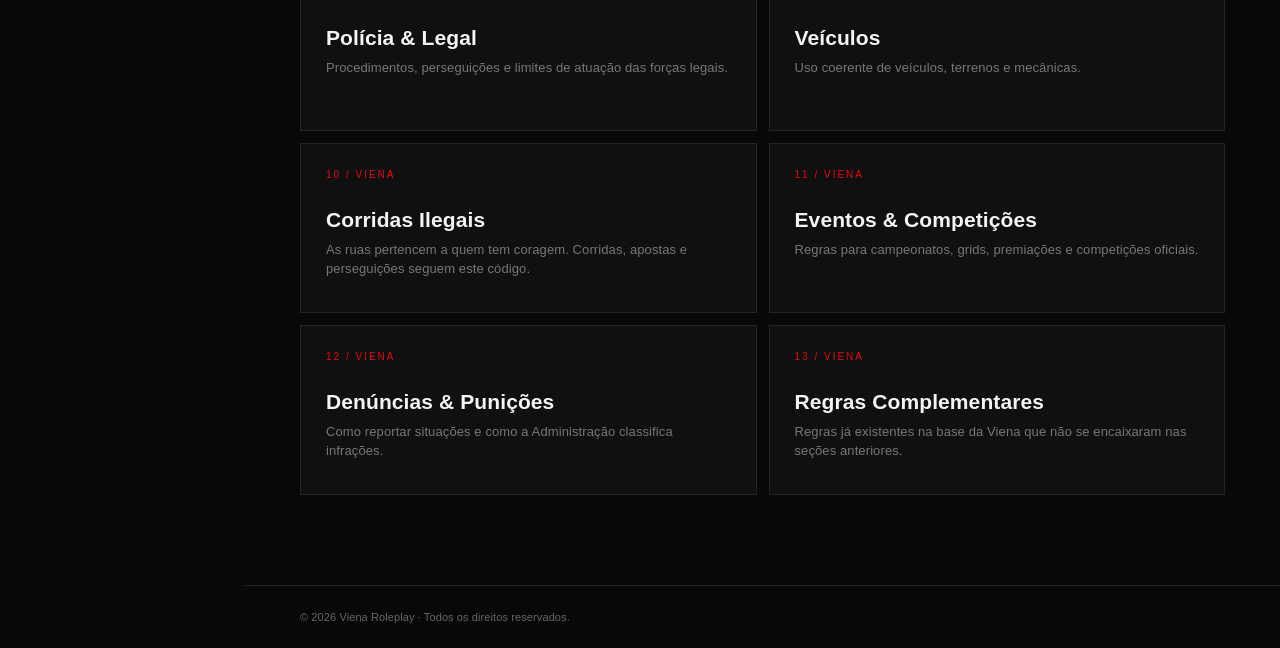
==== commit 00ee84db: "Add files via upload" ====
--- a/index.html
+++ b/index.html
@@ -12,7 +12,6 @@
   <div class="noise"></div>
   <div class="falling-letters" id="fallingLetters" aria-hidden="true"></div>
 
-  <!-- Cursor: somente a imagem escolhida no Admin -->
   <div class="custom-cursor" id="customCursor" aria-hidden="true"></div>
 
   <header class="topbar">
@@ -27,7 +26,10 @@
     </a>
 
     <div class="top-actions">
-      <button id="searchOpen" class="icon-btn search-button" type="button" aria-label="Pesquisar" title="Pesquisar regras"><span class="search-symbol">⌕</span><span class="search-label">PESQUISAR</span></button>
+      <button id="searchOpen" class="icon-btn search-button" type="button" aria-label="Pesquisar" title="Pesquisar regras">
+        <span class="search-symbol">⌕</span>
+        <span class="search-label">PESQUISAR</span>
+      </button>
       <a id="discordBtn" href="#" class="discord-btn" target="_blank" rel="noopener noreferrer">DISCORD</a>
     </div>
   </header>
@@ -132,6 +134,34 @@
     </div>
   </div>
 
+  <!--
+    O arquivo mestre das regras agora é /rules.json.
+    Mantemos app.js intacto e redirecionamos apenas a leitura antiga
+    de content/rules.json para o arquivo correto.
+  -->
+  <script>
+    (() => {
+      const originalFetch = window.fetch.bind(window);
+
+      window.fetch = (input, init) => {
+        const url =
+          typeof input === "string"
+            ? input
+            : (input && input.url) || "";
+
+        if (
+          url === "./content/rules.json" ||
+          url === "content/rules.json" ||
+          /\/content\/rules\.json(?:\?|$)/.test(url)
+        ) {
+          return originalFetch("./rules.json", init);
+        }
+
+        return originalFetch(input, init);
+      };
+    })();
+  </script>
+
   <script src="app.js"></script>
 </body>
 </html>
--- a/style.css
+++ b/style.css
@@ -1137,3 +1137,171 @@
     padding:20px;
   }
 }
+
+/* =========================================================
+   MENU COM SUBCATEGORIAS — VIENA
+========================================================= */
+.sidebar{
+  overflow-y:auto;
+  overflow-x:hidden;
+}
+.sidebar nav{
+  gap:5px;
+}
+.nav-category-group{
+  width:100%;
+}
+.nav-category-row{
+  display:grid;
+  grid-template-columns:minmax(0,1fr) 34px;
+  align-items:stretch;
+  gap:3px;
+}
+.nav-category-main,
+.nav-category-toggle,
+.nav-subcategory-link{
+  border:0;
+  background:transparent;
+  color:#aaa;
+}
+.nav-category-main{
+  min-width:0;
+  display:flex;
+  align-items:center;
+  text-align:left;
+  padding:12px 8px 12px 10px;
+  font-size:12px;
+  font-weight:700;
+}
+.nav-category-main span{
+  flex:0 0 auto;
+  color:#555;
+  margin-right:12px;
+}
+.nav-category-main b{
+  min-width:0;
+  overflow:hidden;
+  text-overflow:ellipsis;
+  white-space:nowrap;
+  font:inherit;
+}
+.nav-category-toggle{
+  display:grid;
+  place-items:center;
+  padding:0;
+  font-size:17px;
+  transition:.2s ease;
+}
+.nav-category-toggle[aria-expanded="true"]{
+  transform:rotate(180deg);
+  color:var(--accent);
+}
+.nav-category-row:hover,
+.nav-category-group:has(.nav-category-main.active) .nav-category-row{
+  background:#171717;
+}
+.nav-category-main.active,
+.nav-category-main.active span{
+  color:#fff;
+}
+.nav-category-main.active span{
+  color:var(--accent);
+}
+.nav-subcategories{
+  display:none;
+  margin:2px 0 8px 22px;
+  padding:4px 0 4px 12px;
+  border-left:1px solid #2b2b2b;
+}
+.nav-subcategories.open{
+  display:flex;
+  flex-direction:column;
+  gap:2px;
+  animation:vienaSubOpen .16s ease-out;
+}
+@keyframes vienaSubOpen{
+  from{opacity:0;transform:translateY(-4px)}
+  to{opacity:1;transform:none}
+}
+.nav-subcategory-link{
+  width:100%;
+  display:grid;
+  grid-template-columns:22px minmax(0,1fr);
+  align-items:center;
+  gap:7px;
+  text-align:left;
+  padding:8px 8px;
+  border-radius:4px;
+  font-size:11px;
+  font-weight:700;
+  line-height:1.25;
+}
+.nav-subcategory-link:hover{
+  color:#fff;
+  background:#141414;
+}
+.nav-sub-icon{
+  color:#777;
+  text-align:center;
+  font-size:14px;
+}
+.nav-subcategory-link:hover .nav-sub-icon{
+  color:var(--accent);
+}
+
+/* =========================================================
+   SUBCATEGORIAS DENTRO DA PÁGINA
+========================================================= */
+.subcategory-section{
+  scroll-margin-top:105px;
+  margin:12px 0 42px;
+  padding-top:8px;
+}
+.subcategory-section + .subcategory-section{
+  border-top:1px solid #222;
+  padding-top:34px;
+}
+.subcategory-heading{
+  display:grid;
+  grid-template-columns:42px minmax(0,1fr);
+  gap:13px;
+  align-items:start;
+  margin:0 0 24px;
+  padding:16px 18px;
+  background:linear-gradient(90deg,rgba(229,9,20,.08),rgba(17,17,17,.78));
+  border-left:2px solid var(--accent);
+}
+.subcategory-icon{
+  width:38px;
+  height:38px;
+  display:grid;
+  place-items:center;
+  border:1px solid #303030;
+  background:#0b0b0b;
+  color:var(--accent);
+  font-size:18px;
+}
+.subcategory-heading small{
+  display:block;
+  color:var(--accent);
+  font-size:9px;
+  font-weight:900;
+  letter-spacing:2px;
+  margin-bottom:5px;
+}
+.subcategory-heading h2{
+  margin:0;
+  font-size:22px;
+}
+.subcategory-heading p{
+  margin:7px 0 0;
+  color:#858585;
+  font-size:12px;
+  line-height:1.5;
+}
+
+@media(max-width:900px){
+  .nav-subcategories{margin-left:16px}
+  .subcategory-heading{grid-template-columns:36px minmax(0,1fr);padding:14px}
+  .subcategory-icon{width:34px;height:34px}
+}
